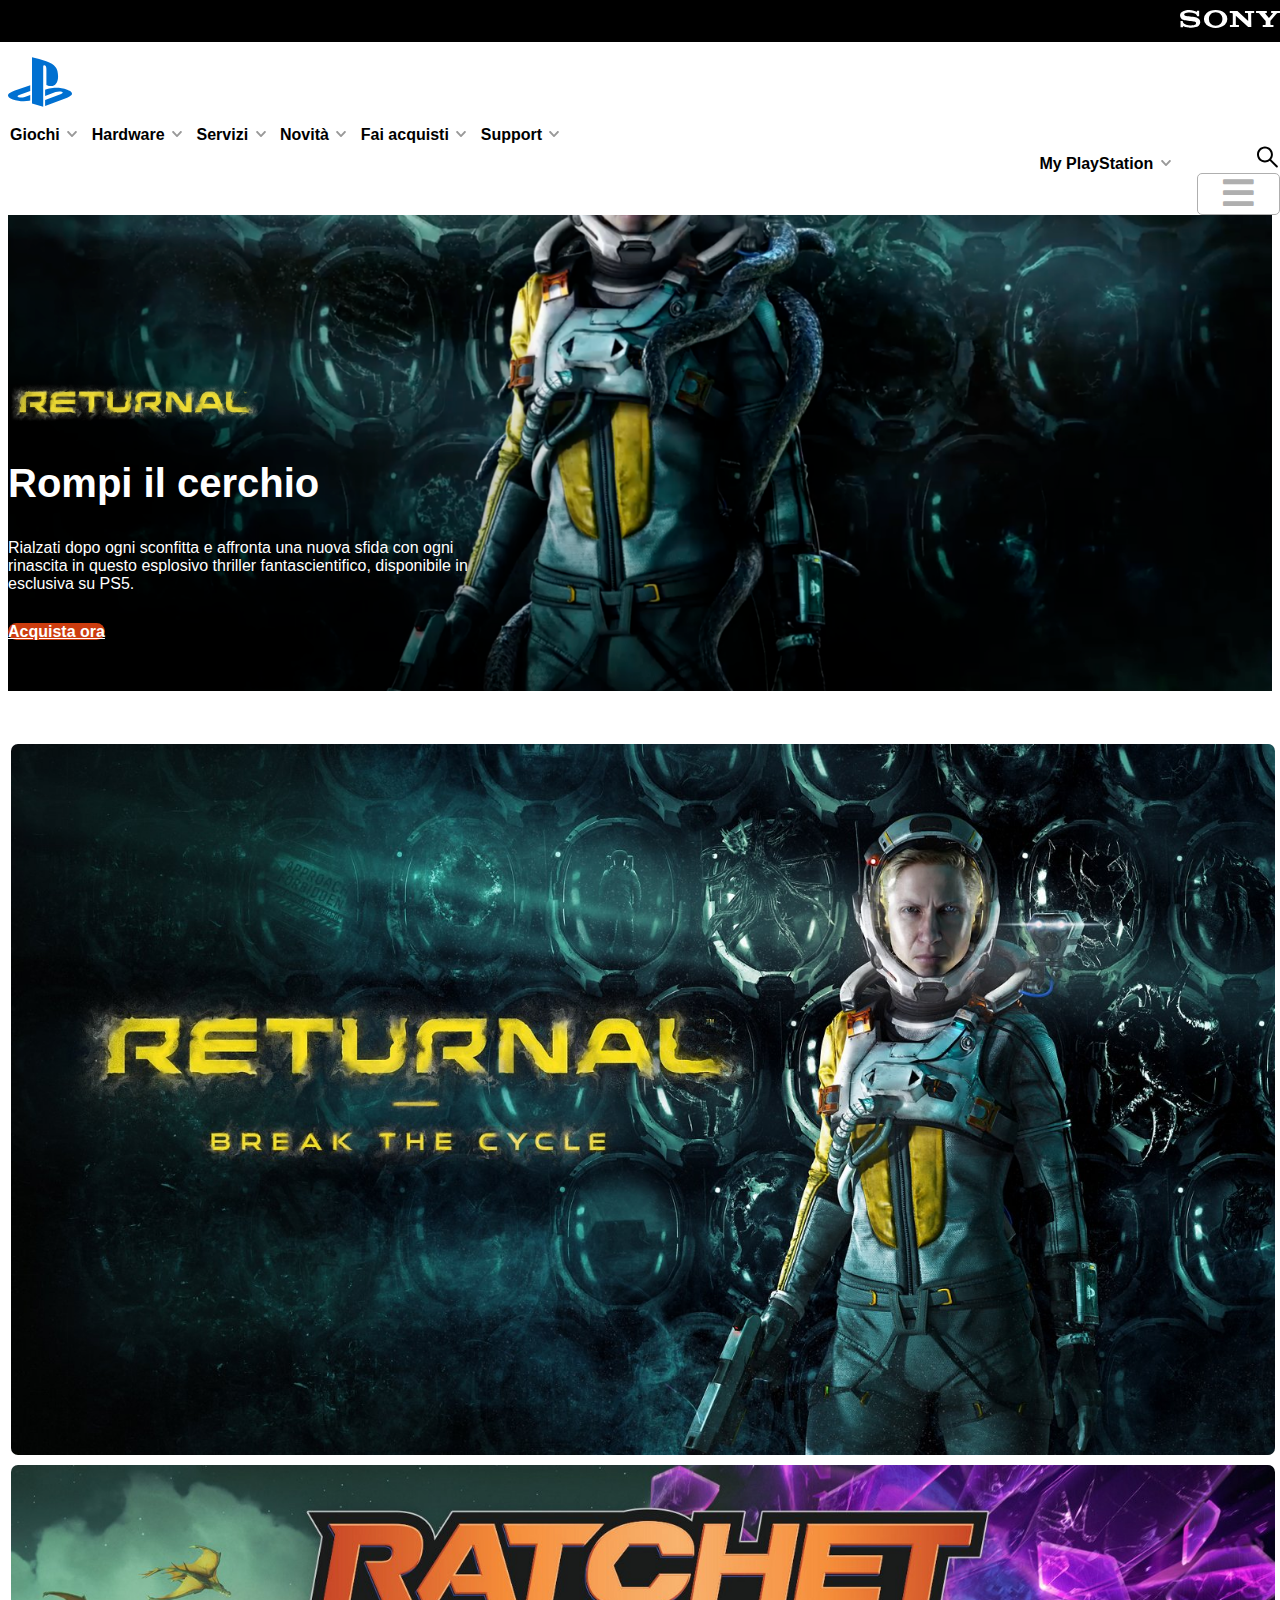
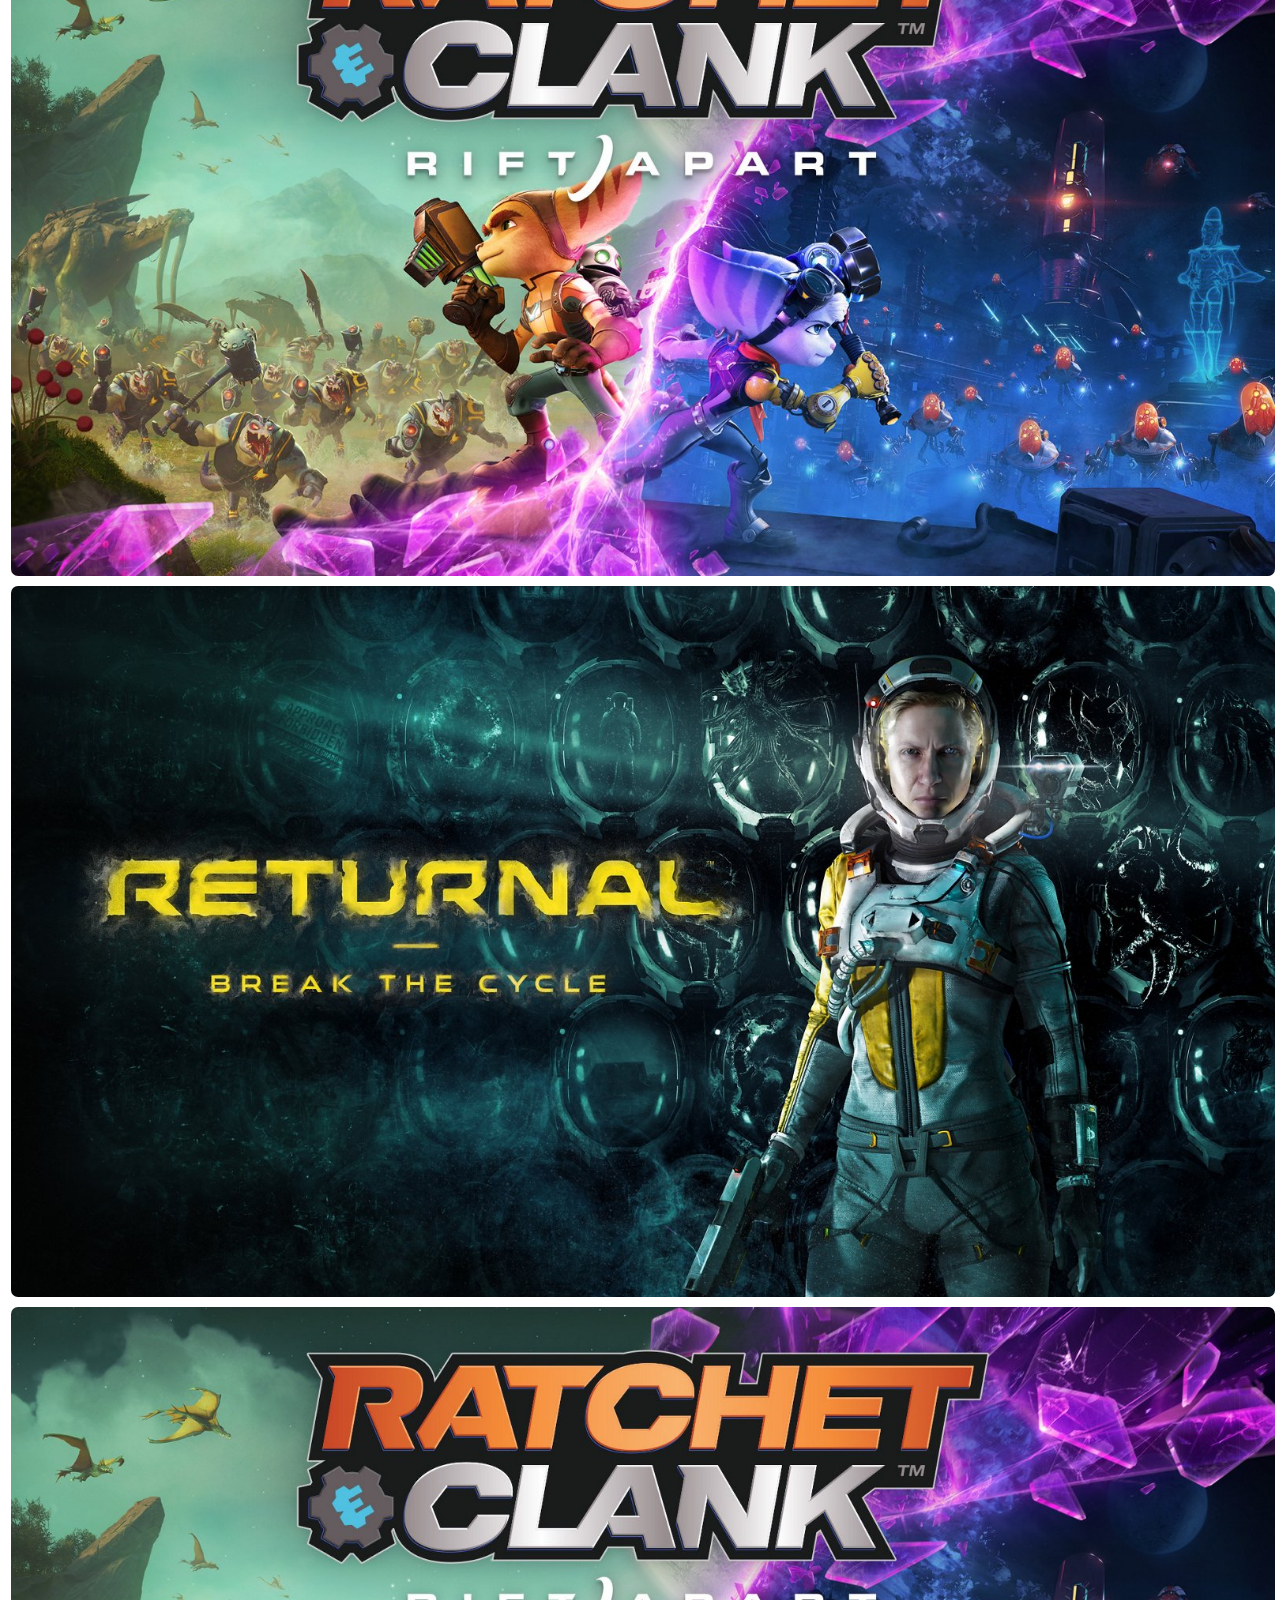
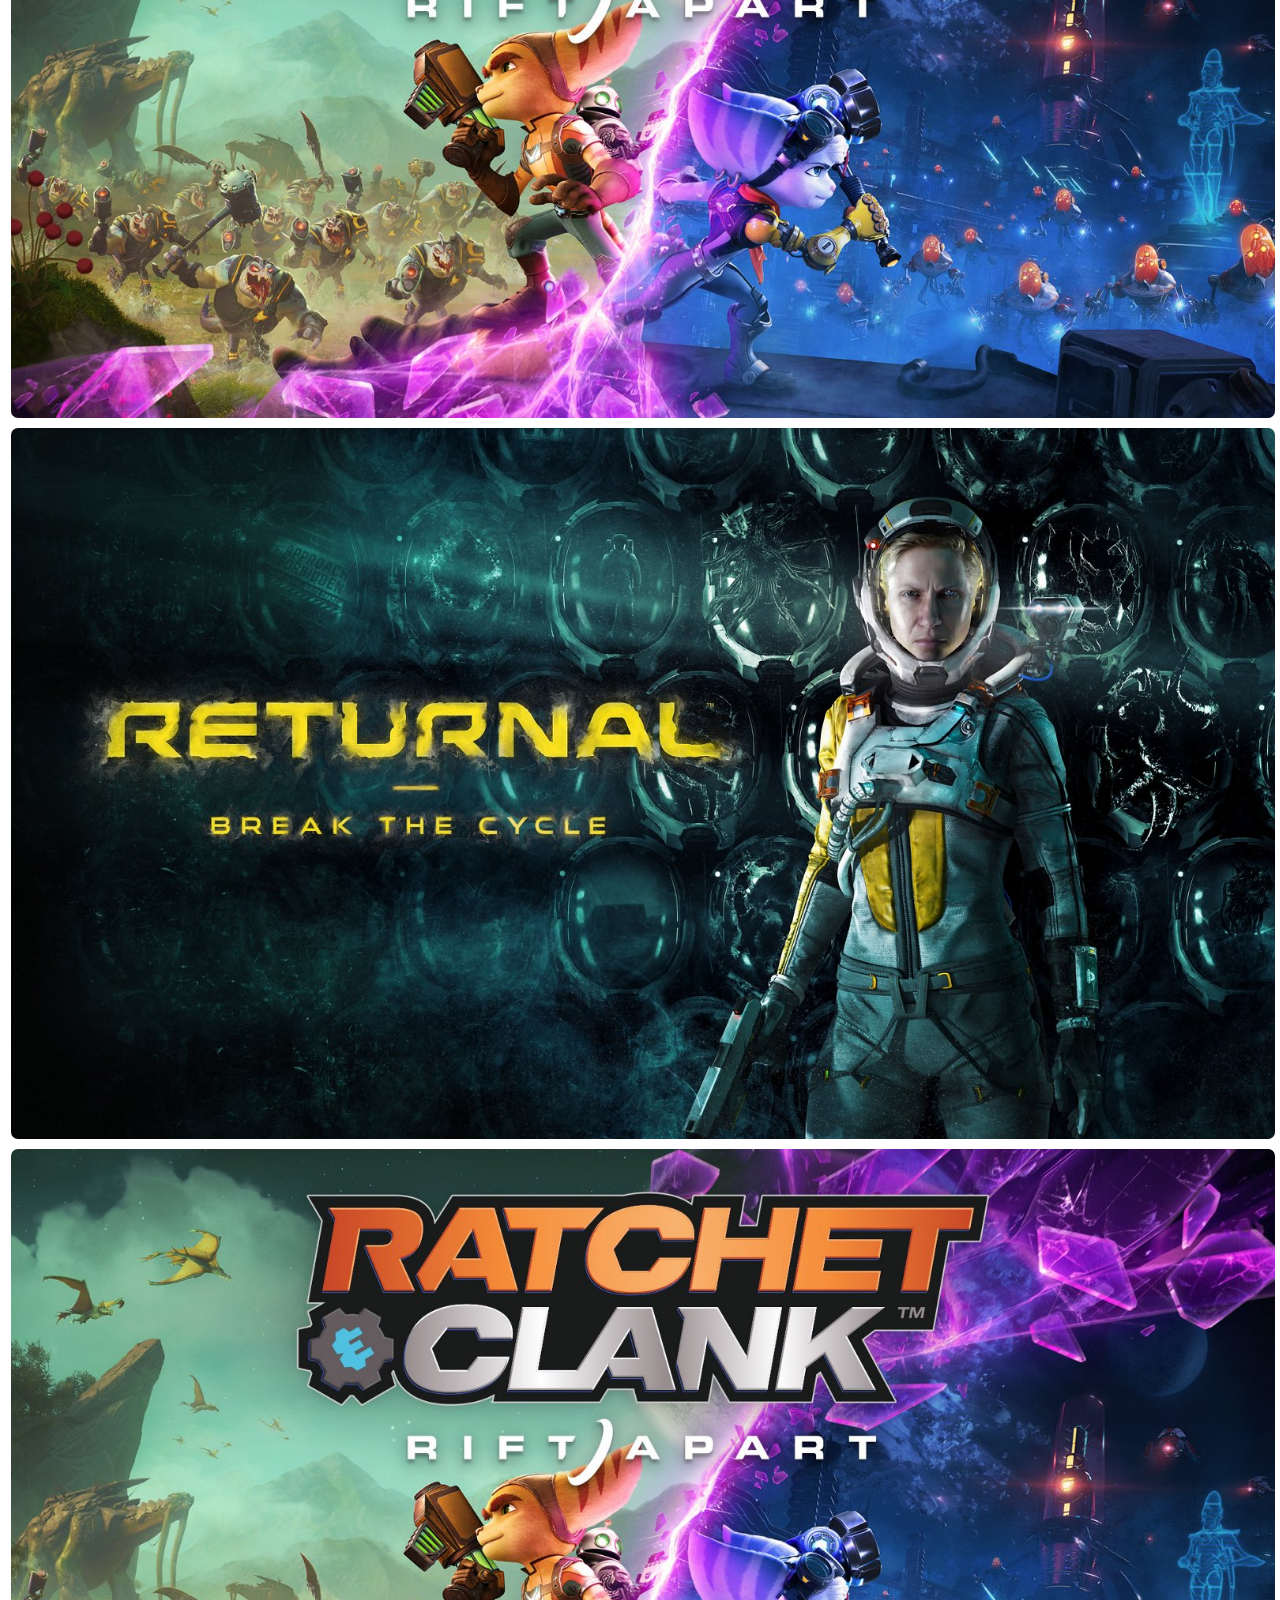
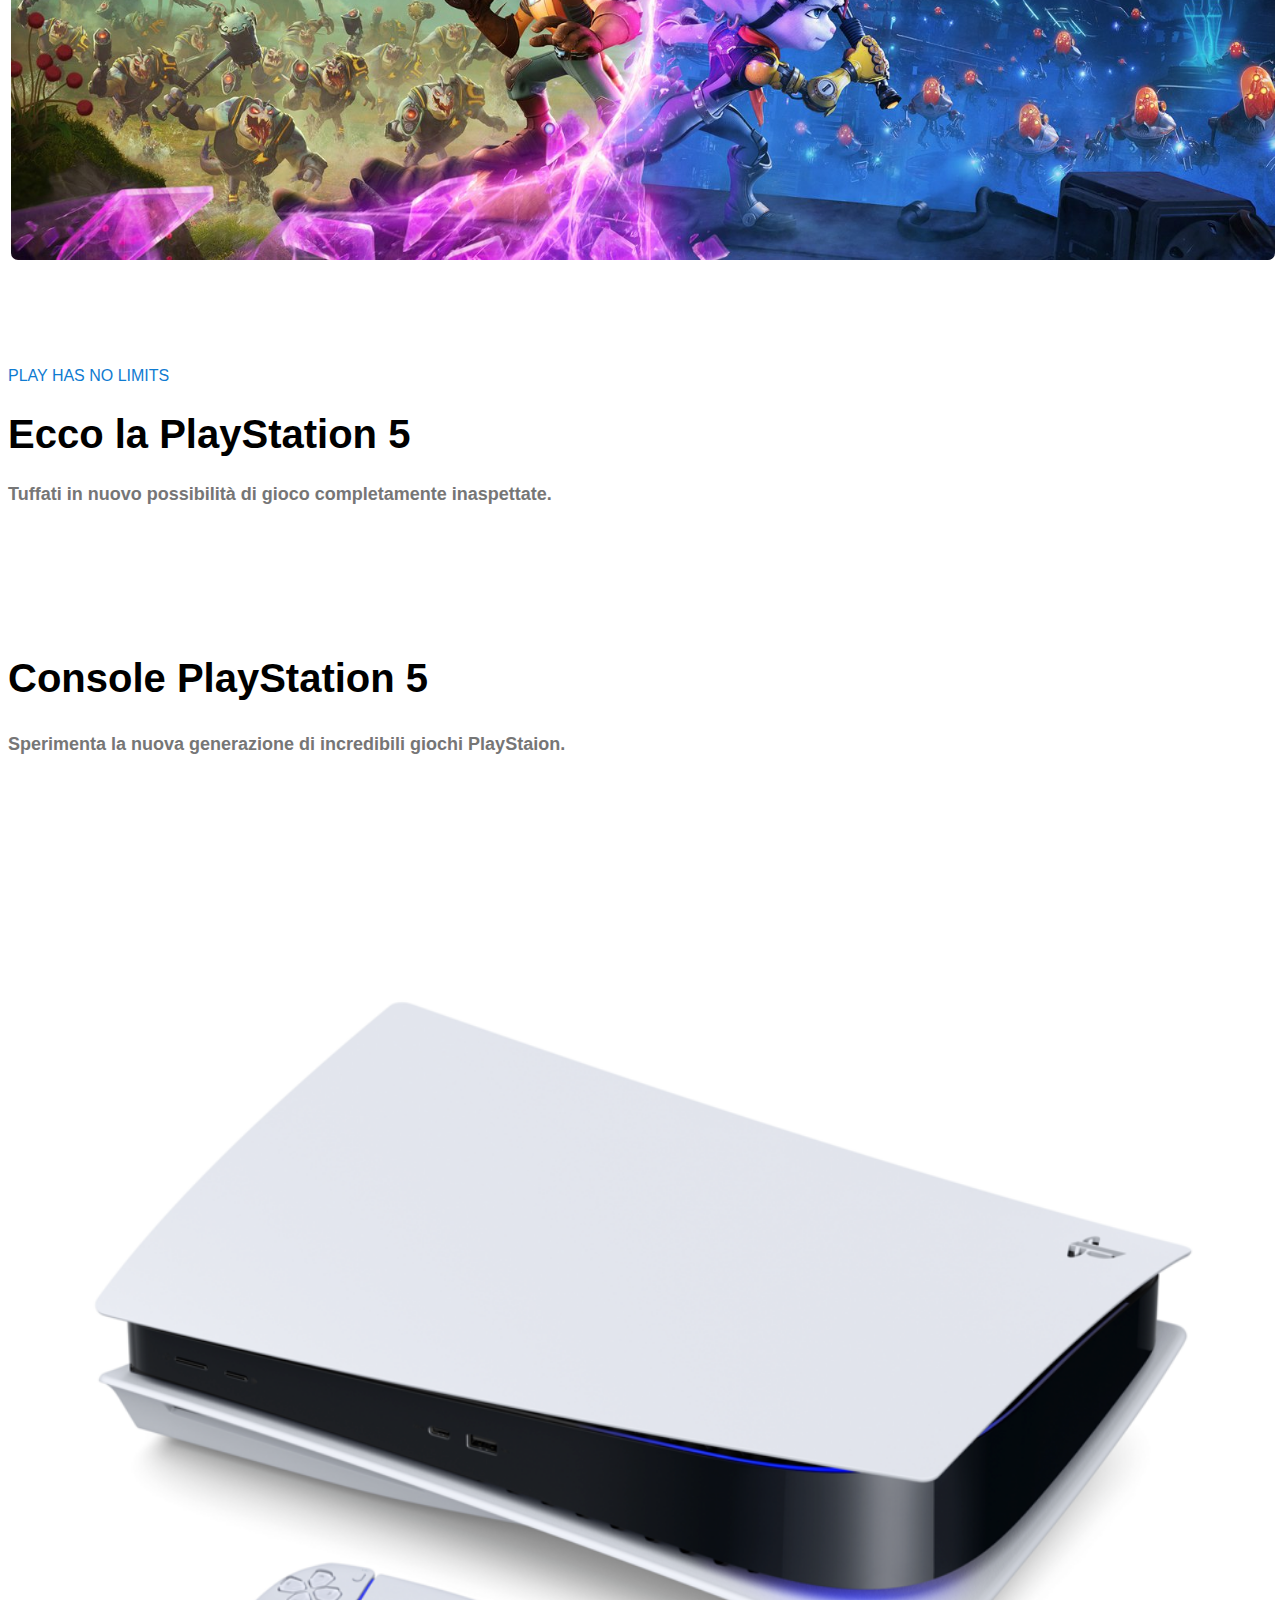
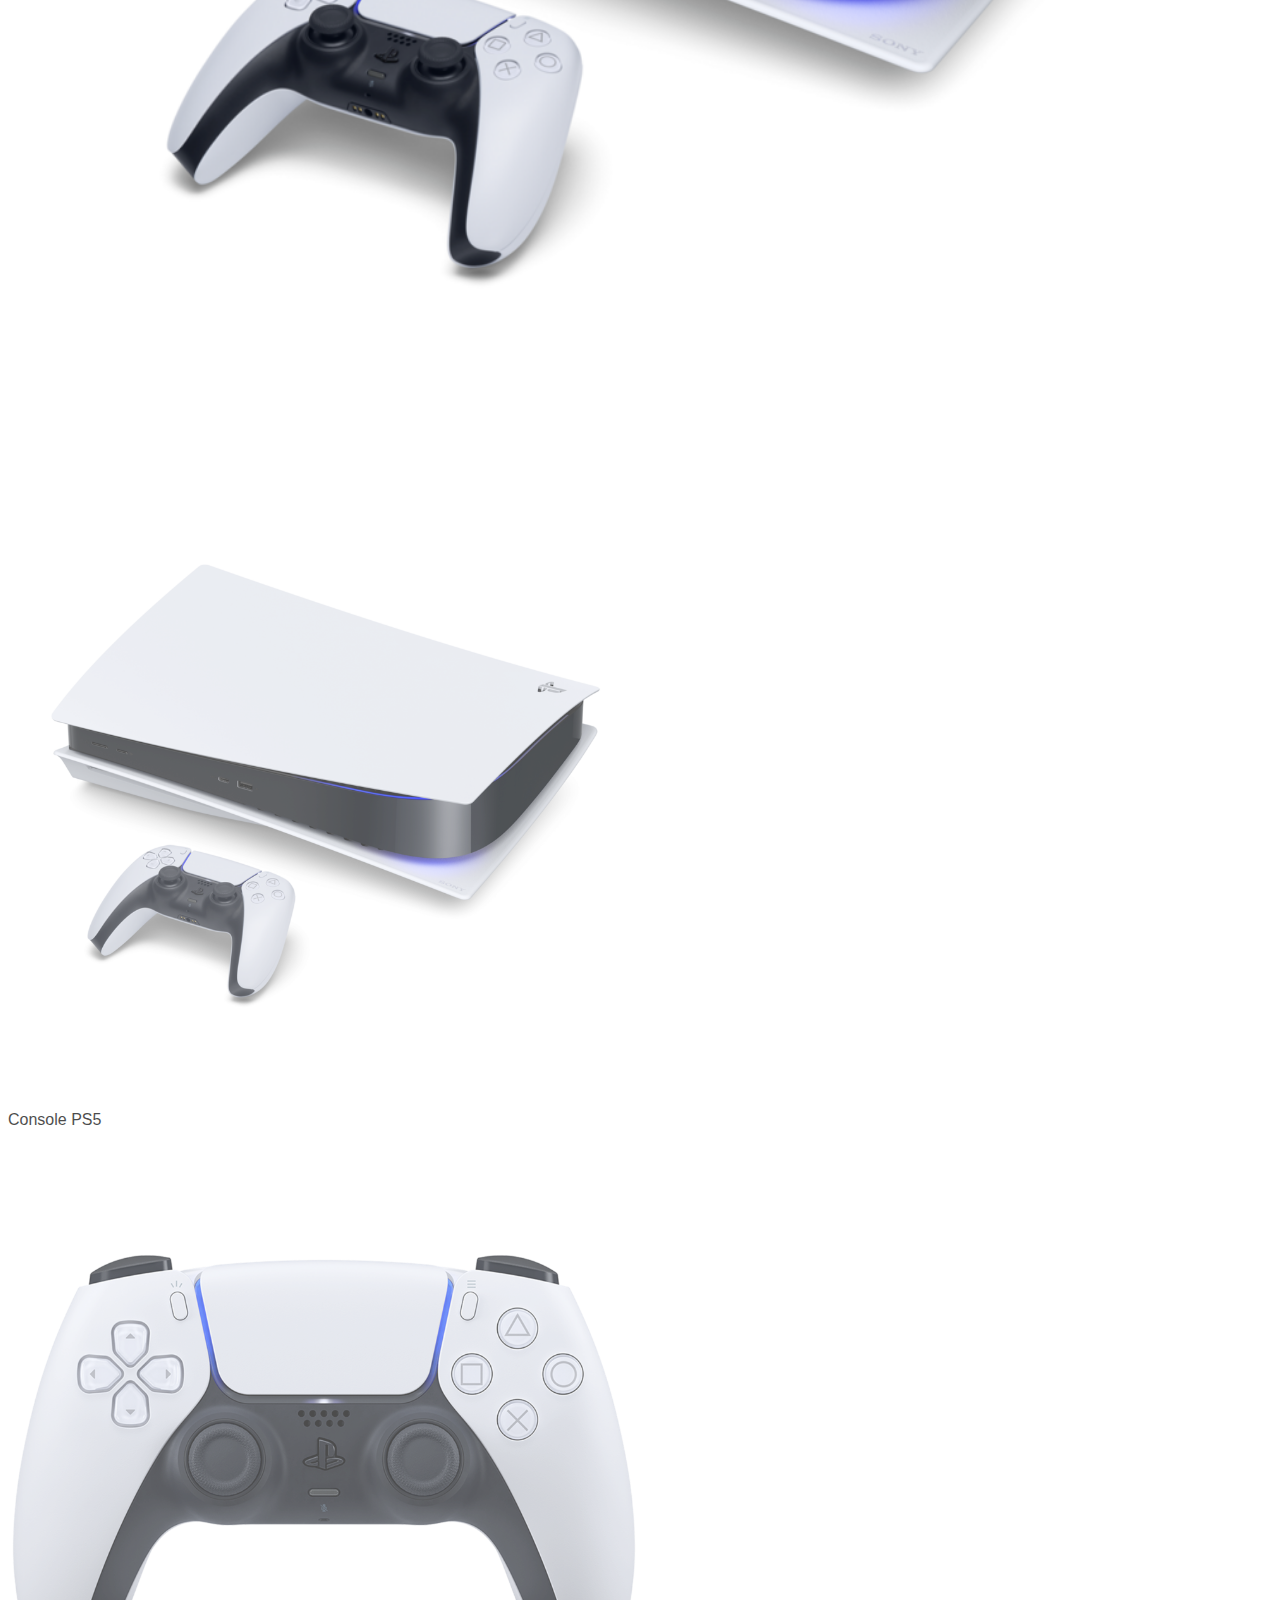
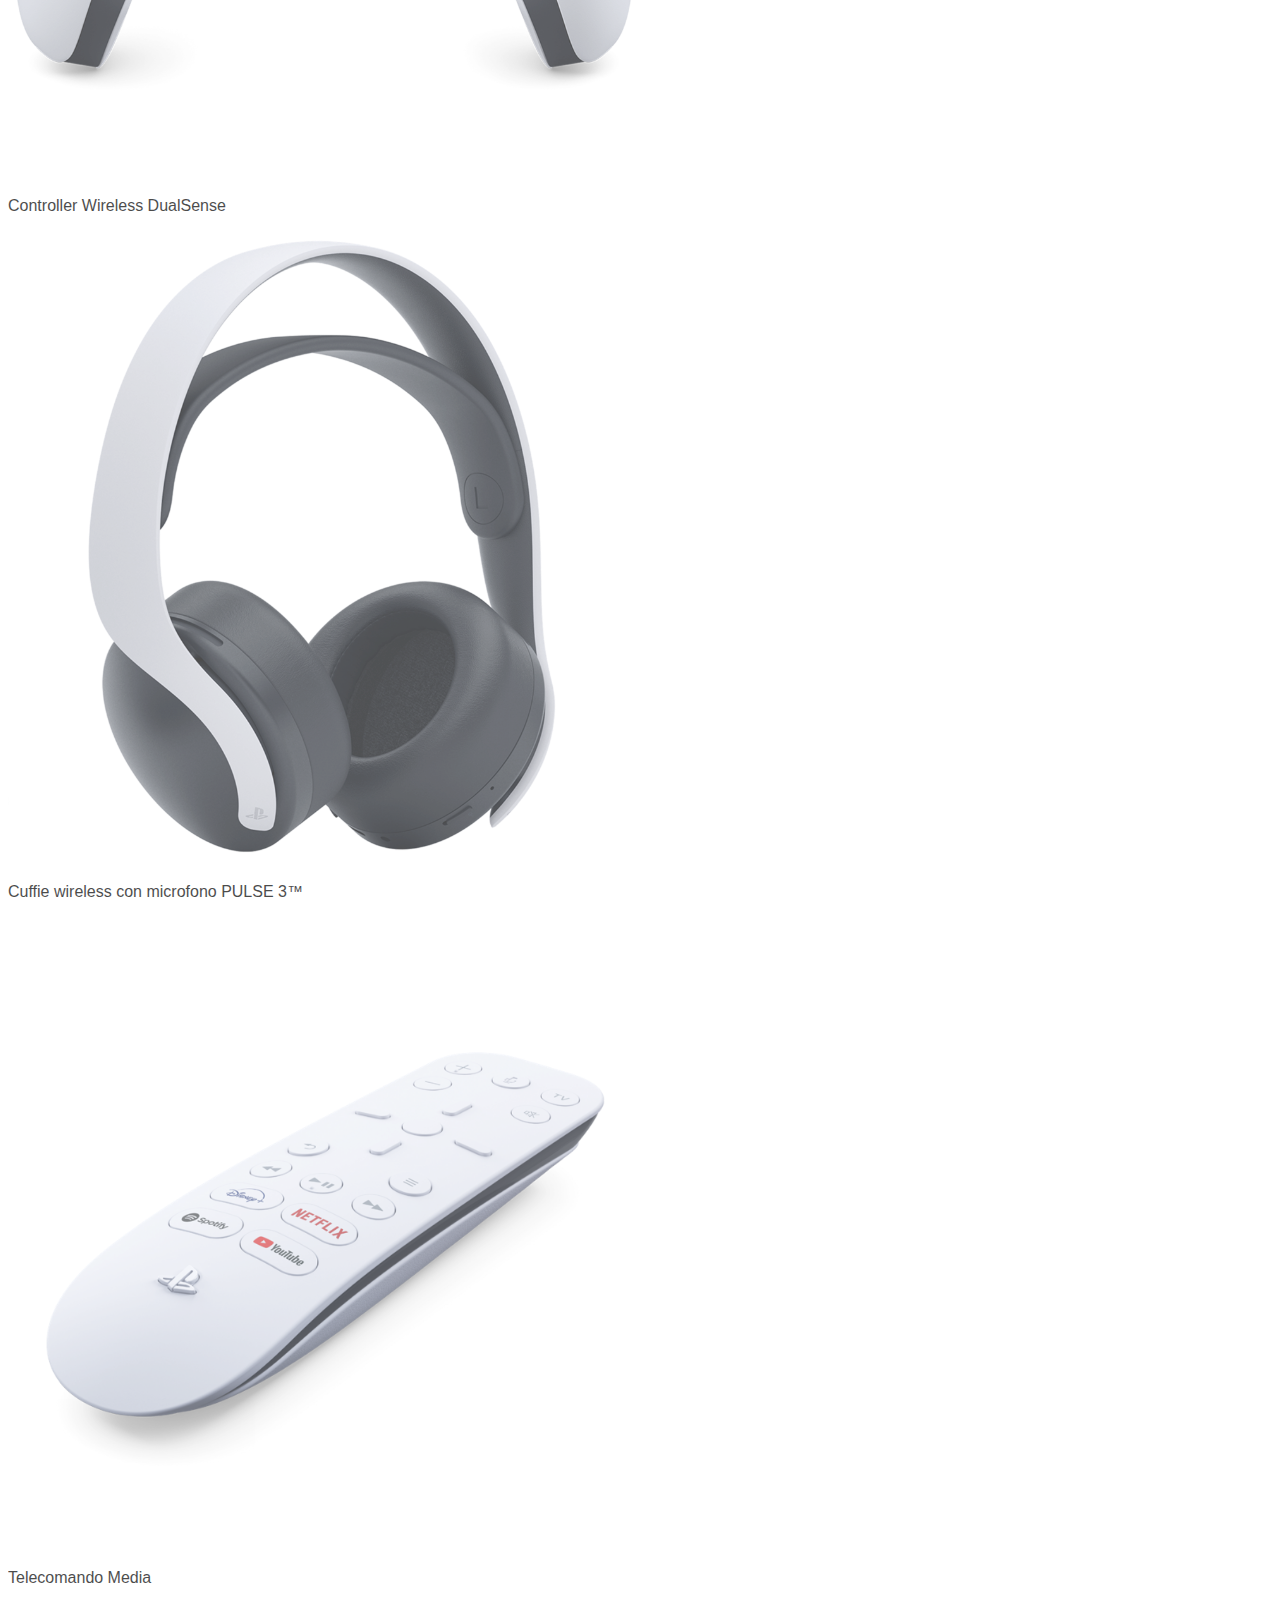
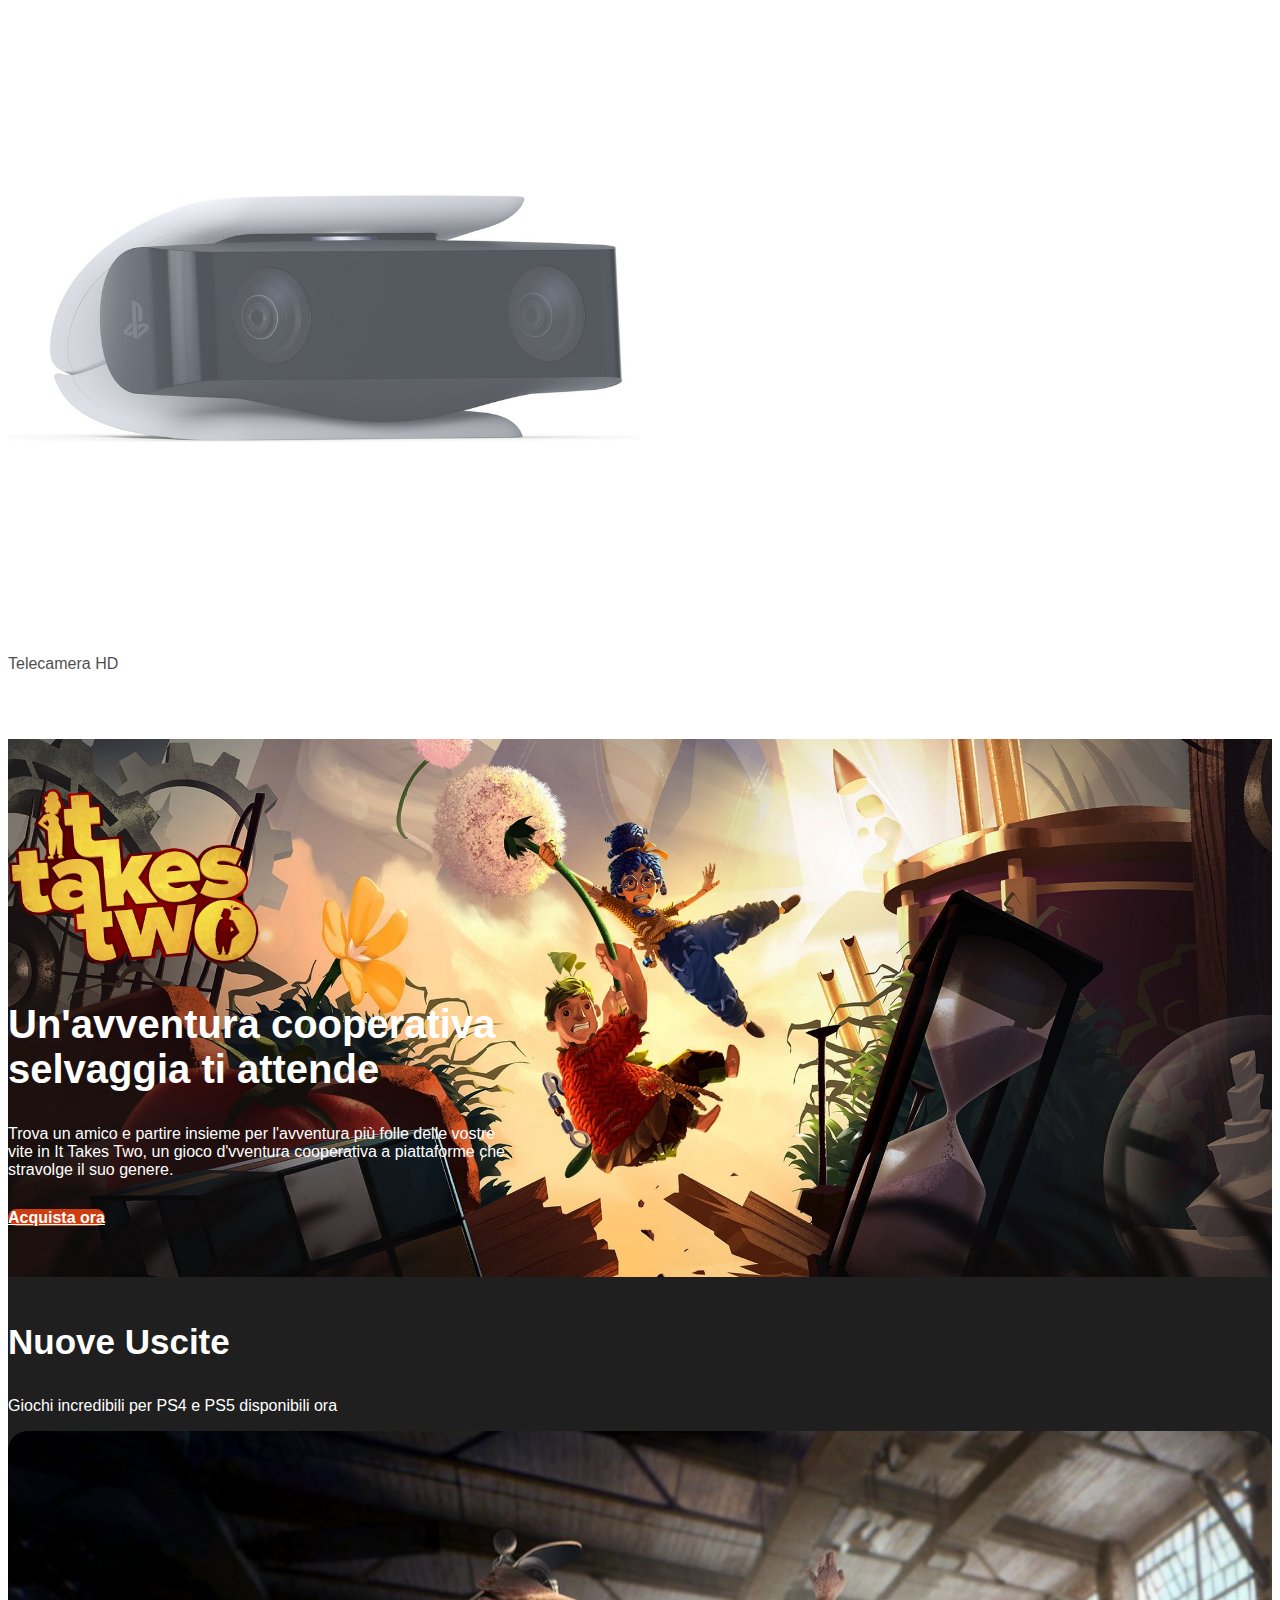
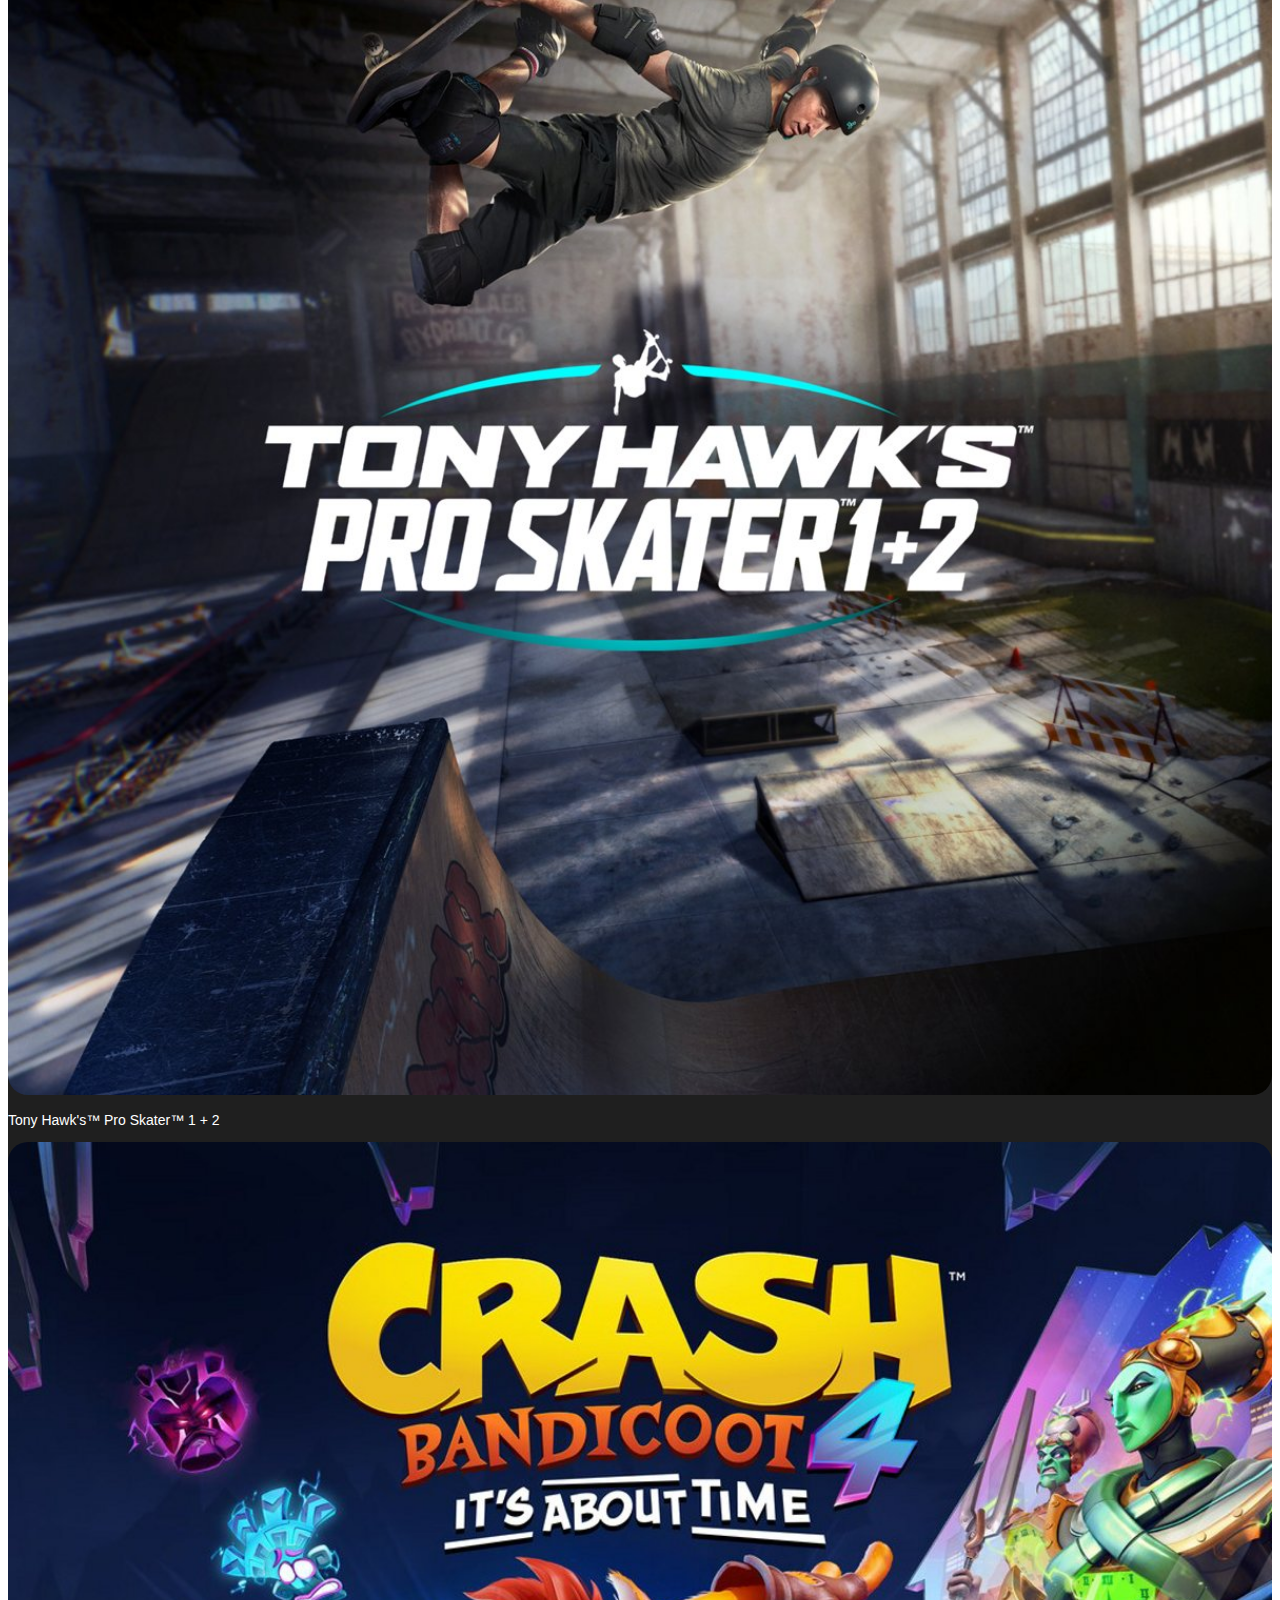
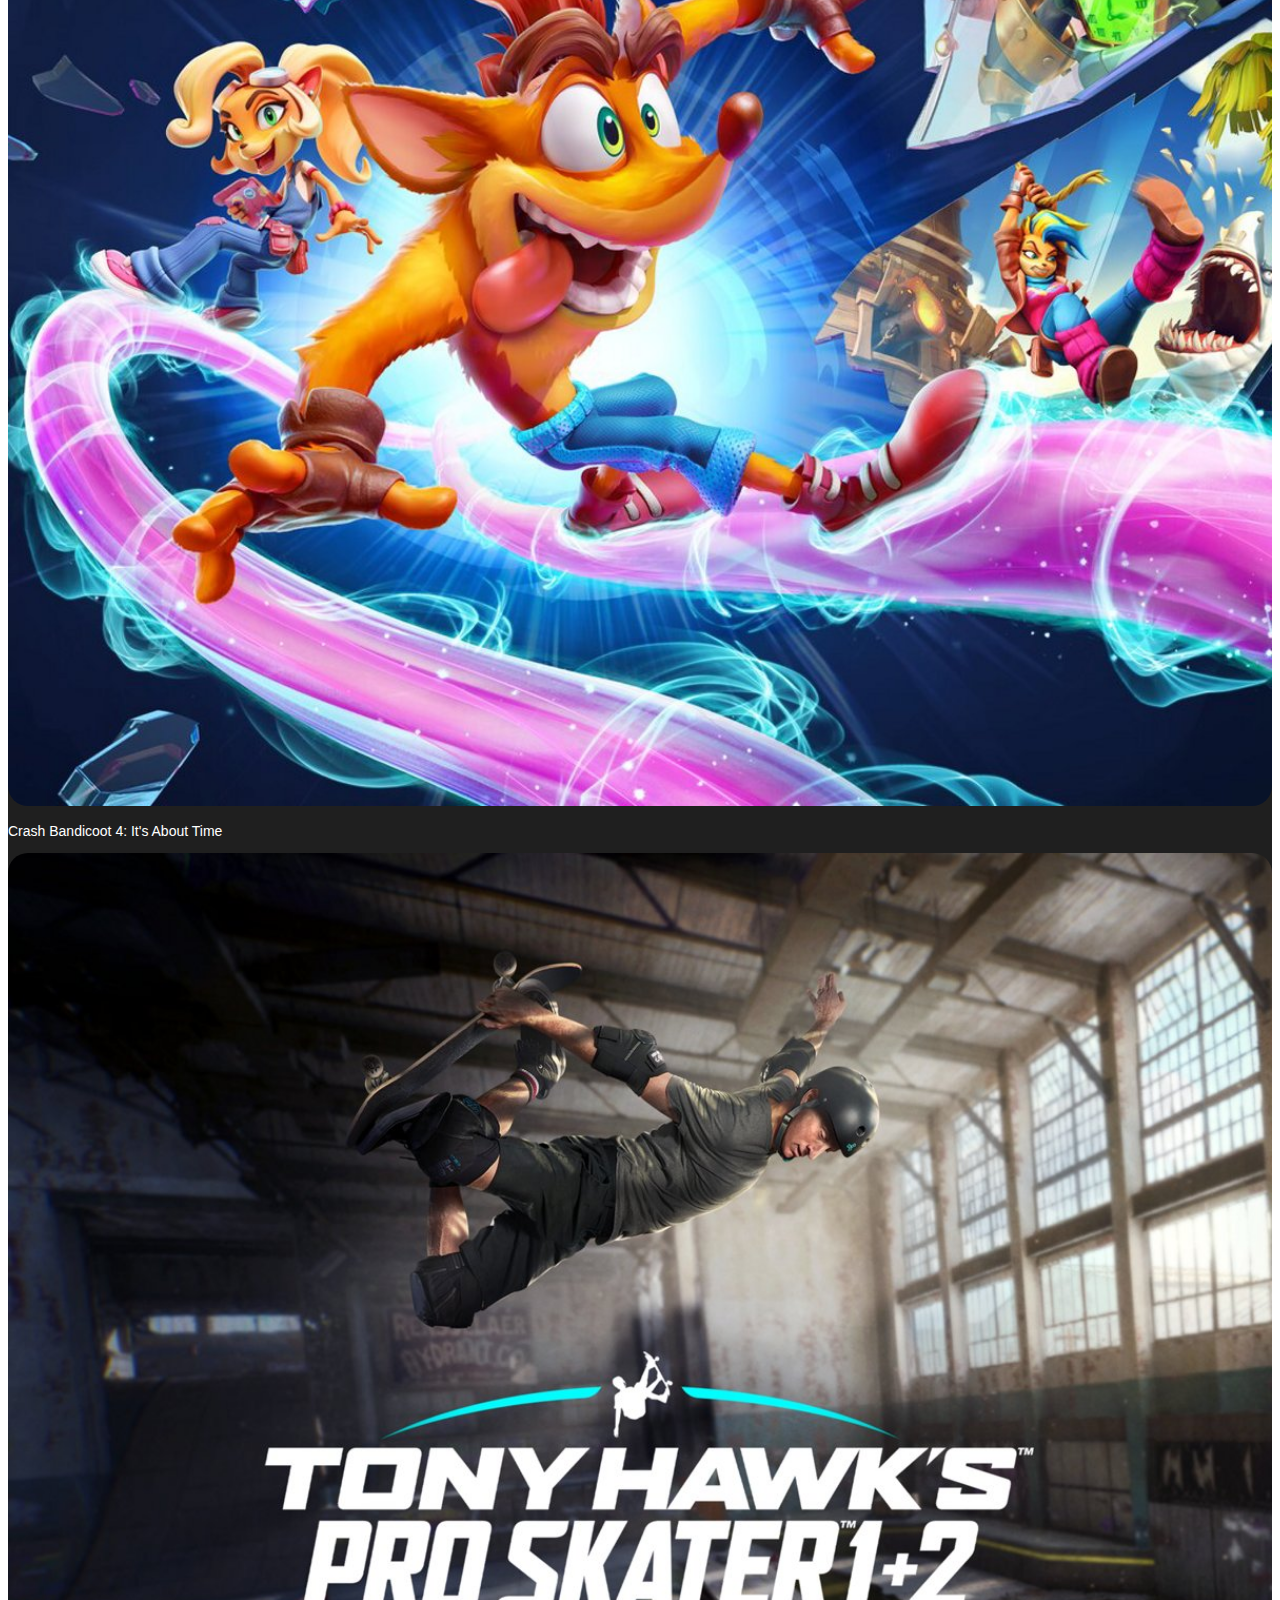
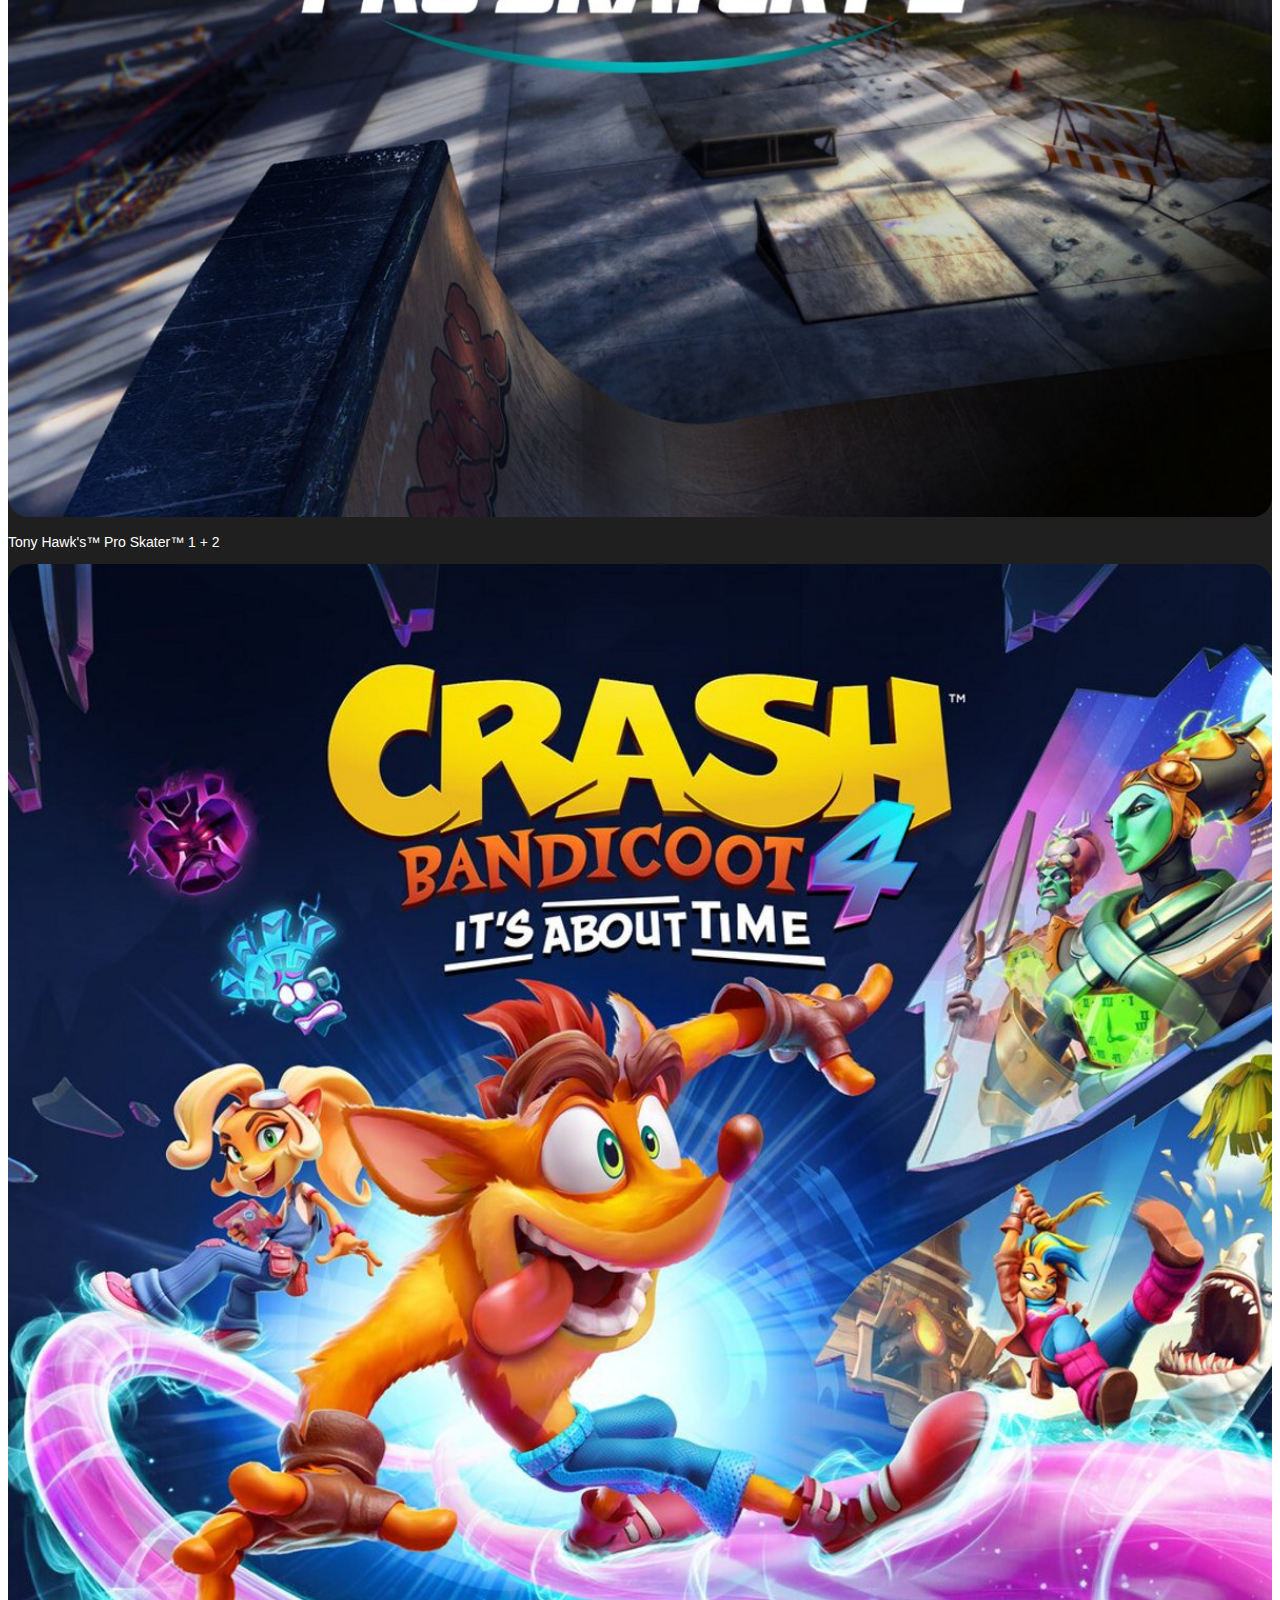
==== index.html @ bf332e0e "social complete" ====
<!DOCTYPE html>
<html lang="en">
<head>
    <meta charset="UTF-8">
    <meta http-equiv="X-UA-Compatible" content="IE=edge">
    <meta name="viewport" content="width=device-width, initial-scale=1.0">

    <link rel="stylesheet" href="https://cdnjs.cloudflare.com/ajax/libs/font-awesome/5.15.4/css/all.min.css" integrity="sha512-1ycn6IcaQQ40/MKBW2W4Rhis/DbILU74C1vSrLJxCq57o941Ym01SwNsOMqvEBFlcgUa6xLiPY/NS5R+E6ztJQ==" crossorigin="anonymous" referrerpolicy="no-referrer" />

    <link href="https://cdn.jsdelivr.net/npm/bootstrap@5.0.2/dist/css/bootstrap.min.css" rel="stylesheet" integrity="sha384-EVSTQN3/azprG1Anm3QDgpJLIm9Nao0Yz1ztcQTwFspd3yD65VohhpuuCOmLASjC" crossorigin="anonymous">

    <link rel="stylesheet" href="css/style.css">

    <title>Playstation</title>
</head>
<body>

    <!-- HEADER -->
    <header>
        <!-- Header top -->
        <div class="header-top">
            <div class="container-fluid">
                <div class="sony-logo">
                    <img src="img/sony_logo.svg" alt="sony logo">
                </div>
            </div>
        </div>

        <!-- Header nav -->
        <nav>
            <div class="container-fluid">
                <div class="row align-items-center">
                    <!-- col nav left -->
                    <div class="col-6 col-lg-1">
                        <div class="nav-logo">
                            <img src="img/play_logo.svg" alt="Playstation logo">
                        </div>
                    </div>

                    <!-- col nav right -->
                    <div class="col-6 col-lg-11">
                        <div class="menu-container d-none d-lg-block">
                            <div class="row align-items-center">
                                <!-- menu left -->
                                <div class="col-8">
                                    <div class="menu-left">
                                        <ul>
                                            <li>
                                                <a href="#">
                                                    Giochi
                                                    <img src="img/chevron-down-solid.svg" alt="Chevron down solid">
                                                </a>
                                            </li>

                                            <li>
                                                <a href="#">
                                                    Hardware
                                                    <img src="img/chevron-down-solid.svg" alt="Chevron down solid">
                                                </a>
                                            </li>

                                            <li>
                                                <a href="#">
                                                    Servizi
                                                    <img src="img/chevron-down-solid.svg" alt="Chevron down solid">
                                                </a>
                                            </li>

                                            <li>
                                                <a href="#">
                                                    Novità
                                                    <img src="img/chevron-down-solid.svg" alt="Chevron down solid">
                                                </a>
                                            </li>

                                            <li>
                                                <a href="#">
                                                    Fai acquisti
                                                    <img src="img/chevron-down-solid.svg" alt="Chevron down solid">
                                                </a>
                                            </li>

                                            <li>
                                                <a href="#">
                                                    Support
                                                    <img src="img/chevron-down-solid.svg" alt="Chevron down solid">
                                                </a>
                                            </li>
                                        </ul>
                                    </div>
                                </div>

                                <!-- menu right -->
                                <div class="col-4">
                                    <div class="menu-right">
                                        <ul>
                                            <li>
                                                <a href="#">
                                                    My PlayStation
                                                    <img src="img/chevron-down-solid.svg" alt="Chevron down solid">
                                                </a>
                                            </li>

                                            <li>
                                                <a href="#" class="btn ms_btn btn-dark" id="white">
                                                    Accedi
                                                </a>
                                            </li>

                                            <li>
                                                <a href="#">
                                                    <img class="lens" src="img/lens.svg" alt="lens">
                                                </a>
                                            </li>
                                        </ul>
                                    </div>
                                </div>
                            </div>
                        </div>

                        <!-- Burger -->
                        <div class="burger d-lg-none">
                            <a href="#">
                                <i class="fas fa-bars"></i>
                            </a>
                        </div>
                    </div>
                </div>
            </div>
        </nav>
    </header>
    <!-- END HEADER -->

    <!-- MAIN -->
    <main>
        <!-- Jumbotron returnal section -->
        <section class="jumbotron bg-returnal">
            <div class="container">
                <div class="jumbotron-content returnal">
                    <div class="card bg-transparent">
                        <img src="img/returnal-hero-banner-logo.png" class="card-img-top" alt="Returnal">
                        <div class="card-body">
                          <h2 class="card-title">Rompi il cerchio</h2>
                          <p class="card-text">Rialzati dopo ogni sconfitta e affronta una nuova sfida con ogni rinascita in questo esplosivo thriller fantascientifico, disponibile in esclusiva su PS5.</p>
                          <a href="#" class="btn ms_btn ms_red_btn">Acquista ora</a>
                        </div>
                    </div>
                </div>
            </div>
        </section>

        <!-- PS5 section -->
        <section>
            <div class="container">
                <div class="ps5">
                    <!-- PS5 elements -->
                    <div class="ps5-elements">
                        <div class="row row-cols-2 row-cols-sm-3 row-cols-lg-6 g-4">
                            <!-- single PS5 element -->
                            <div class="col">
                                <div class="single-ps5-element">
                                    <img src="img/returnal-listing-thumb-01-ps5.jpg" alt="returnal-listing-thumb">
                                </div>
                            </div>
        
                             <!-- single PS5 element -->
                             <div class="col">
                                <div class="single-ps5-element">
                                    <img src="img/ratchet-and-clank-rift-apart-keyart.jpg" alt="ratchet-and-clank">
                                </div>
                            </div>
        
                            <!-- single PS5 element -->
                            <div class="col">
                                <div class="single-ps5-element">
                                    <img src="img/returnal-listing-thumb-01-ps5.jpg" alt="returnal-listing-thumb">
                                </div>
                            </div>
        
                             <!-- single PS5 element -->
                             <div class="col">
                                <div class="single-ps5-element">
                                    <img src="img/ratchet-and-clank-rift-apart-keyart.jpg" alt="ratchet-and-clank">
                                </div>
                            </div>
                            
                            <!-- single PS5 element -->
                            <div class="col">
                                <div class="single-ps5-element">
                                    <img src="img/returnal-listing-thumb-01-ps5.jpg" alt="returnal-listing-thumb">
                                </div>
                            </div>
        
                             <!-- single PS5 element -->
                             <div class="col">
                                <div class="single-ps5-element">
                                    <img src="img/ratchet-and-clank-rift-apart-keyart.jpg" alt="ratchet-and-clank">
                                </div>
                            </div>
                        </div>
                    </div>
                    

                    <!-- PS5 textarea -->
                    <div class="textarea">
                        <div class="card text-center">
                            <div class="card-body">
                              <span class="slogan">Play has no limits</span>  
                              <h1 class="card-title">Ecco la PlayStation 5</h1>
                              <p class="card-text ms_gray">Tuffati in nuovo possibilità di gioco completamente inaspettate.</p>
                            </div>
                        </div>
                    </div>

                </div>
            </div>
        </section>

        <!-- Console Section -->
        <section>
            <div class="container">
                <!-- Cosole top -->
                <div class="console-top">
                    <div class="row row-cols-1 row-cols-md-2 align-items-center">
                        <!-- Console top teaxtarea -->
                        <div class="col">
                            <div class="textarea">
                                <div class="card">
                                    <div class="card-body">
                                      <h2 class="card-title">Console PlayStation 5</h2>
                                      <p class="card-text ms_gray">Sperimenta la nuova generazione di incredibili giochi PlayStaion.</p>
                                      <a href="#" class="btn btn-primary ms_btn">Acquista ora</a>
                                    </div>
                                </div>
                            </div>
                        </div>
                        <!-- Console top image -->
                        <div class="col">
                            <div class="console-top-img">
                                <img src="img/playstation-5-thumb.png" alt="Playstation-5-thumb">
                            </div>
                        </div>
                    </div>
                </div>
                <!-- Console Bottom -->
                <div class="console-bottom">
                    <div class="row row-cols-3 row-cols-md-5">
                        <!-- console bottom single element -->
                        <div class="col">
                            <div class="console-bottom-element">
                                <div class="card text-center">
                                    <img src="img/playstation-5-thumb.png" class="card-img-top" alt="playstation-5-thumb">
                                    <div class="card-body">
                                      <p class="card-text">Console PS5</p>
                                    </div>
                                </div>
                            </div>
                        </div>
                        <!-- console bottom single element -->
                        <div class="col">
                            <div class="console-bottom-element">
                                <div class="card text-center">
                                    <img src="img/joypad-thumb.png" class="card-img-top" alt="joypad-thumb">
                                    <div class="card-body">
                                      <p class="card-text">Controller Wireless DualSense</p>
                                    </div>
                                </div>
                            </div>
                        </div>
                        <!-- console bottom single element -->
                        <div class="col">
                            <div class="console-bottom-element">
                                <div class="card text-center">
                                    <img src="img/headset-thumb.png" class="card-img-top" alt="headset-thumb">
                                    <div class="card-body">
                                      <p class="card-text">Cuffie wireless con microfono PULSE 3&trade;</p>
                                    </div>
                                </div>
                            </div>
                        </div>
                        <!-- console bottom single element -->
                        <div class="col">
                            <div class="console-bottom-element">
                                <div class="card text-center">
                                    <img src="img/remote-thumb.png" class="card-img-top" alt="remote-thumb">
                                    <div class="card-body">
                                      <p class="card-text">Telecomando Media</p>
                                    </div>
                                </div>
                            </div>
                        </div>
                        <!-- console bottom single element -->
                        <div class="col">
                            <div class="console-bottom-element">
                                <div class="card text-center">
                                    <img src="img/camera-thumb.jpg" class="card-img-top" alt="camera-thumb">
                                    <div class="card-body">
                                      <p class="card-text">Telecamera HD</p>
                                    </div>
                                </div>
                            </div> 
                        </div>  
                    </div>
                </div>
            </div>
        </section>

        <!-- Jumbotron Takes-two Section-->
        <section class="jumbotron bg-takes-two">
            <div class="container">
                <div class="jumbotron-content">
                    <div class="card bg-transparent">
                        <img src="img/it-takes-two-logo.png" class="card-img-top" alt="Takes-two-logo">
                        <div class="card-body">
                          <h2 class="card-title">Un'avventura cooperativa selvaggia ti attende</h2>
                          <p class="card-text">Trova un amico e partire insieme per l'avventura più folle delle vostre vite in It Takes Two, un gioco d'vventura cooperativa a piattaforme che stravolge il suo genere.</p>
                          <a href="#" class="btn ms_btn ms_red_btn">Acquista ora</a>
                        </div>
                      </div>
                </div>
            </div>
        </section>

        <!-- New games Section -->
        <section class="new-games">
            <div class="container">
                <div class="card bg-transparent">
                    <div class="card-body">
                    <h3 class="card-title">Nuove Uscite</h3>
                    <p class="card-text">Giochi incredibili per PS4 e PS5 disponibili ora</p>
                    </div>
                </div>

                <div class="new-games-elements">
                    <div class="row row-cols-2 row-cols-sm-3 row-cols-lg-6">
                        <!-- Single new game -->
                        <div class="col">
                            <div class="single-new-game">
                                <div class="card bg-transparent">
                                    <img src="img/tony-hawks-pro-skater-1-2-store-art.jpg" class="card-img-top" alt="tony-hawks-pro-skater-1-2-store-art">
                                    <div class="card-body">
                                      <p class="card-text">Tony Hawk's&trade; Pro Skater&trade; 1 + 2</p>
                                    </div>
                                </div>
                            </div>
                        </div>

                        <!-- Single new game -->
                        <div class="col">
                            <div class="single-new-game">
                                <div class="card bg-transparent">
                                    <img src="img/crash-bandicoot-4-its-about-time-store-art.jpg" class="card-img-top" alt="crash-bandicoot-4-its-about-time-store-art">
                                    <div class="card-body">
                                      <p class="card-text">Crash Bandicoot 4: It's About Time</p>
                                    </div>
                                </div>
                            </div>
                        </div>

                        <!-- Single new game -->
                        <div class="col">
                            <div class="single-new-game">
                                <div class="card bg-transparent">
                                    <img src="img/tony-hawks-pro-skater-1-2-store-art.jpg" class="card-img-top" alt="tony-hawks-pro-skater-1-2-store-art">
                                    <div class="card-body">
                                      <p class="card-text">Tony Hawk's&trade; Pro Skater&trade; 1 + 2</p>
                                    </div>
                                </div>
                            </div>
                        </div>

                        <!-- Single new game -->
                        <div class="col">
                            <div class="single-new-game">
                                <div class="card bg-transparent">
                                    <img src="img/crash-bandicoot-4-its-about-time-store-art.jpg" class="card-img-top" alt="crash-bandicoot-4-its-about-time-store-art">
                                    <div class="card-body">
                                      <p class="card-text">Crash Bandicoot 4: It's About Time</p>
                                    </div>
                                </div>
                            </div>
                        </div>

                        <!-- Single new game -->
                        <div class="col">
                            <div class="single-new-game">
                                <div class="card bg-transparent">
                                    <img src="img/tony-hawks-pro-skater-1-2-store-art.jpg" class="card-img-top" alt="tony-hawks-pro-skater-1-2-store-art">
                                    <div class="card-body">
                                      <p class="card-text">Tony Hawk's&trade; Pro Skater&trade; 1 + 2</p>
                                    </div>
                                </div>
                            </div>
                        </div>

                        <!-- Single new game -->
                        <div class="col">
                            <div class="single-new-game">
                                <div class="card bg-transparent">
                                    <img src="img/crash-bandicoot-4-its-about-time-store-art.jpg" class="card-img-top" alt="crash-bandicoot-4-its-about-time-store-art">
                                    <div class="card-body">
                                      <p class="card-text">Crash Bandicoot 4: It's About Time</p>
                                    </div>
                                </div>
                            </div>
                        </div>

                        <!-- Single new game -->
                        <div class="col">
                            <div class="single-new-game">
                                <div class="card bg-transparent">
                                    <img src="img/tony-hawks-pro-skater-1-2-store-art.jpg" class="card-img-top" alt="tony-hawks-pro-skater-1-2-store-art">
                                    <div class="card-body">
                                      <p class="card-text">Tony Hawk's&trade; Pro Skater&trade; 1 + 2</p>
                                    </div>
                                </div>
                            </div>
                        </div>

                        <!-- Single new game -->
                        <div class="col">
                            <div class="single-new-game">
                                <div class="card bg-transparent">
                                    <img src="img/crash-bandicoot-4-its-about-time-store-art.jpg" class="card-img-top" alt="crash-bandicoot-4-its-about-time-store-art">
                                    <div class="card-body">
                                      <p class="card-text">Crash Bandicoot 4: It's About Time</p>
                                    </div>
                                </div>
                            </div>
                        </div>

                        <!-- Single new game -->
                        <div class="col">
                            <div class="single-new-game">
                                <div class="card bg-transparent">
                                    <img src="img/tony-hawks-pro-skater-1-2-store-art.jpg" class="card-img-top" alt="tony-hawks-pro-skater-1-2-store-art">
                                    <div class="card-body">
                                      <p class="card-text">Tony Hawk's&trade; Pro Skater&trade; 1 + 2</p>
                                    </div>
                                </div>
                            </div>
                        </div>

                        <!-- Single new game -->
                        <div class="col">
                            <div class="single-new-game">
                                <div class="card bg-transparent">
                                    <img src="img/crash-bandicoot-4-its-about-time-store-art.jpg" class="card-img-top" alt="crash-bandicoot-4-its-about-time-store-art">
                                    <div class="card-body">
                                      <p class="card-text">Crash Bandicoot 4: It's About Time</p>
                                    </div>
                                </div>
                            </div>
                        </div>

                        <!-- Single new game -->
                        <div class="col">
                            <div class="single-new-game">
                                <div class="card bg-transparent">
                                    <img src="img/tony-hawks-pro-skater-1-2-store-art.jpg" class="card-img-top" alt="tony-hawks-pro-skater-1-2-store-art">
                                    <div class="card-body">
                                      <p class="card-text">Tony Hawk's&trade; Pro Skater&trade; 1 + 2</p>
                                    </div>
                                </div>
                            </div>
                        </div>

                        <!-- Single new game -->
                        <div class="col">
                            <div class="single-new-game">
                                <div class="card bg-transparent">
                                    <img src="img/crash-bandicoot-4-its-about-time-store-art.jpg" class="card-img-top" alt="crash-bandicoot-4-its-about-time-store-art">
                                    <div class="card-body">
                                      <p class="card-text">Crash Bandicoot 4: It's About Time</p>
                                    </div>
                                </div>
                            </div>
                        </div>

                    </div>
                </div>
            </div>
        </section>

        <!-- PS4 Section -->
        <section>
            <div class="container">
                <div class="ps4">
                    <!-- PS4 textarea -->
                    <div class="textarea">
                        <div class="card text-center">
                            <div class="card-body">
                              <h2 class="card-title">Esplora PlaySation<span class="trademark">&reg;</span> 4</h2>
                              <p class="card-text ms_gray">Giochi icredibili e intrattenimento senza fine.<br> Non c'è mai stato un momento migliore per giocare sulla tua PS4.</p>
                            </div>
                        </div>
                    </div>

                    <!-- PS4 elements -->
                    <div class="elements">
                        <div class="row row-cols-1 row-cols-md-3 g-4">
                            <!-- Single ps4 element -->
                            <div class="col">
                                <div class="single-ps4-element">
                                    <div class="card h-100">
                                        <img src="img/ps4-slim-homepage-image-block.jpg" class="card-img-top" alt="ps4-slim-homepage-image-block">
                                        <div class="card-body">
                                          <h3 class="card-title">PalyStation 4</h3>
                                          <p class="card-text ms_gray">Giochi incredibili live su PS4, con 1 TB di spazio di archiviazione.</p>
                                          <a href="#" class="btn btn-primary ms_btn">Scopri di più</a>
                                        </div>
                                    </div>
                                </div>
                            </div>
                            <!-- Single ps4 element -->
                            <div class="col">
                                <div class="single-ps4-element">
                                    <div class="card h-100">
                                        <img src="img/double11-202010-tw-psvr.jpg" class="card-img-top" alt="double11-202010-tw-psvr">
                                        <div class="card-body">
                                          <h3 class="card-title">PalyStation VR</h3>
                                          <p class="card-text ms_gray">Oltre 500 titoli ed esperienze di gioco. Scoprili tutti.</p>
                                          <a href="#" class="btn btn-primary ms_btn">Scopri di più</a>
                                        </div>
                                    </div>
                                </div>
                            </div>
                            <!-- Single ps4 element -->
                            <div class="col">
                                <div class="single-ps4-element">
                                    <div class="card h-100">
                                        <img src="img/dualshock-4-listing-thumb.jpg" class="card-img-top" alt="dualshock-4">
                                        <div class="card-body">
                                          <h3 class="card-title">Accessori</h3>
                                          <p class="card-text ms_gray">Migliora la tua esperienza PS4 con una gamma di accessori ufficiali.</p>
                                          <a href="#" class="btn btn-primary ms_btn">Scopri di più</a>
                                        </div>
                                    </div>
                                </div>
                            </div>
                            
                        </div>
                    </div>
                </div>
            </div>
        </section>

        <!-- Section Banner PS-Plus -->
        <section class="banner ps-plus">
            <div class="container">
                <div class="row align-items-center">
                    <div class="col">
                        <div class="banner-textarea">
                            <div class="card bg-transparent">
                                <img src="img/ps-plus-logo.png" class="card-img-top" alt="ps-plus-logo">
                                <div class="card-body">
                                  <p class="card-text">Migliora la tua esperienza PlayStation con l'accesso a multigiocatore online, giochi mensili, sconti esclusivi e altro ancora.</p>
                                  <a href="#" class="btn ms_btn ms_btn_plus">Esplora PlayStation Plus</a>
                                </div>
                            </div>
                        </div>
                    </div>

                    <div class="col d-none d-md-block">
                        <div class="banner-img">
                            <img src="img/ps-plus-april-monthly-games-featured-image-block.png" alt="ps-plus">
                        </div>
                    </div>
                </div>
            </div>
        </section>

        <!-- Store Section -->
        <section>
            <div class="container">
                <div class="store">
                    <!-- Store textarea -->
                    <div class="textarea text-center">
                        <div class="card text-center">
                            <div class="card-body">
                              <h2 class="card-title">Nuovi sconti sul PlayStation Store</h2>
                              <p class="card-text ms_gray">Sconti pazzeschi, collezioni curate e saldi stagionali su PS5, PS4 e PS VR, tutti in un unico posto.</p>
                            </div>
                        </div>
                    </div>

                    <!-- Store elements -->
                    <div class="elements">
                        <div class="row row-cols-1 row-cols-md-3 g-4">
                            <!-- Single Store element -->
                            <div class="col">
                              <div class="single-store-element">
                                  <a href="#">
                                      <img src="img/playstation-store-games-under-20-spotlight.jpg" alt="playstation-store-games-under-20-spotlight">
                                  </a> 
                              </div>
                            </div>
                            <!-- Single Store element -->
                            <div class="col">
                                <div class="single-store-element">
                                    <a href="#">
                                        <img src="img/playstation-store-golden-week-sale-spotlight.jpg" alt="playstation-store-golden-week-sale-spotlight">
                                    </a>
                                    
                                </div>
                            </div>
                            <!-- Single Store element -->
                            <div class="col">
                                <div class="single-store-element">
                                    <a href="#">
                                        <img src="img/playstation-store-free-to-play-spotlight.png" alt="playstation-store-free-to-play-spotlight">
                                    </a>
                                </div>
                            </div>
                            
                        </div>
                    </div>
                </div>
            </div>
        </section>

        <!-- Section Banner PS-Now -->
        <section class="banner ps-now">
            <div class="container">
                <div class="row align-items-center">
                    <div class="col">
                        <div class="banner-textarea">
                            <div class="card bg-transparent">
                                <img src="img/ps-now-logo-two-column.png" class="card-img-top" alt="ps-now-logo">
                                <div class="card-body">
                                  <p class="card-text">Migliora la tua esperienza PlayStation con l'accesso a multigiocatore online, giochi mensili, sconti esclusivi e altro ancora.</p>
                                  <a href="#" class="btn ms_btn ms_btn_now">Esplora PlayStation Plus</a>
                                </div>
                            </div>
                        </div>
                    </div>

                    <div class="col d-none d-md-block">
                        <div class="banner-img">
                            <img src="img/ps-now-april-featured-image-block.png" alt="ps-now-april-featured">
                        </div>
                    </div>
                </div>
            </div>
        </section>

        <!-- Social Section -->
        <section>
            <div class="container">
                <div class="social">
                    <!-- Social textarea -->
                    <div class="textarea text-center">
                        <h4>Seguici sui social media</h4>  
                    </div>

                    <!-- Social elements -->
                    <div class="elements">
                        <div class="row row-cols-2 row-cols-sm-4 g-4">
                            <!-- Single Social element -->
                            <div class="col">
                                <div class="single-social-element">
                                    <a href="#">
                                        <img src="img/twitter.jpg" alt="twitter">
                                    </a>
                                </div>
                            </div>
                            <!-- Single Social element -->
                            <div class="col">
                                <div class="single-social-element">
                                    <a href="#">
                                        <img src="img/facebook.jpg" alt="facebook">
                                    </a>
                                </div>
                            </div>
                            <!-- Single Social element -->
                            <div class="col">
                                <div class="single-social-element">
                                    <a href="#">
                                        <img src="img/instagram.jpg" alt="instagram">
                                    </a>
                                </div>
                            </div>

                            <!-- Single Socia element -->
                            <div class="col">
                                <div class="single-social-element">
                                    <a href="#">
                                        <img src="img/youtube.png" alt="youtube">
                                    </a>
                                </div>
                            </div>
                            
                        </div>
                    </div>
                </div>
            </div>
        </section>

    </main>
    <!-- END MAIN -->
    
    
</body>
</html>
---- css/style.css ----
/* COMMON */
body{
    font-family: Arial, sans-serif;
}

/* list */
ul{
    list-style-type: none;
}

/* Images */
img{
    width: 100%;
}

/* Cards */
.card {
    border: none;
}

/* Titel and text */
h1{
    font-size: 40px;
}

h2{
    font-size: 40px;
}

h3{
    font-size: 35px;
}

h4{
    font-weight: bold;
}
/* color */
.ms_gray{
    color: #767676;
}

/* Button */
.ms_btn{
    color:white;
    border-radius: 50px;
    font-weight: 600;
}

.ms_red_btn{
     background-color: #cd3d0f;
}
 
 
/* HEADER */
header{
    font-family: Helvetica, arial, sans-serif;
    position: fixed;
    top: 0;
    left: 0;
    width: 100%;
    background-color: white;
    z-index: 1;
}

header ul{
    margin: 0;
    padding: 0;
}

/* Header top */
.header-top{
    background-color: black;
}

.sony-logo{
    width: 100%;
    text-align: right;
    padding: 10px 0;
}

.sony-logo img{
    width: 100px;
}

/* Nav */
/* Nav logo */
nav {
    padding-top: 15px;
}

@media (min-width: 992px) { 
    nav {
        padding: 0;
    }
}

.nav-logo img{
    width: 80px;
}

/* Burger */
.burger{
    font-size: 35px;
    text-align: right;
}

.burger a{
    display: inline-block;
    color: #afafaf;
    border: 1px solid #afafaf;
    padding: 0 25px;
    border-radius: 5px;
}

/* Menu container*/
.menu-container{
    font-size: 16px;
    font-weight: 600;
}

/* Menu left */
.menu-left img,
.menu-right img{
    width: 10px;
    margin-left: 3px;
}

.menu-left li,
.menu-right li{
    display: inline-block;
    margin-left: 10px;
}

.menu-left a,
.menu-right a{
    display: inline-block;
    color: inherit;
    text-decoration: none;

}

#white{
    color: white;
}

.menu-right .lens{
    width: 25px;
}

/* Menu right */
.menu-right{
    text-align: right;
}

/* MAIN */
main{
    margin-top: 130px;
}

section {
    padding: 50px 0;
}

.textarea p{
    font-size: 18px;
    font-weight: 600;
    margin-top: 20px;
}

/* Jumbotron */
.jumbotron{
    color: white;
    background-size: cover;
    background-repeat: no-repeat;
    background-position: center top;
}

.jumbotron img{
    width: 50%;
}

.jumbotron-content{
    width: 100%;
}

.jumbotron p{
    margin: 30px 0;
}

@media (min-width: 992px) { 
    .jumbotron-content {
        width: 40%;
    }
}

/*Jumbotron Returnal Section */
.bg-returnal{
    background-image: url(../img/jumbo-bg.png);
}

.returnal{
    padding-top: 200px;
}

/* PS5 section */
.single-ps5-element img{
    border-radius: 10px;
    padding: 3px;
}

.single-ps5-element img:hover {
    box-shadow: 0 0 3px 1px rgba(0, 140, 186);
  }

.ps5 .slogan{
    color: #0f7bd1;
    text-transform: uppercase;
}

.ps5 .textarea{
    padding-top: 100px;
}

/* Console Section */
.console-bottom-element{
   opacity: 0.7;
}

.console-bottom-element:hover{
    opacity: 100;
    border-bottom: 2px solid #0f7bd1;
}

.console-bottom-element p{
    display: none;
}

@media (min-width: 768px) { 
    .console-bottom-element p{
        display: block;
    }

    .console-bottom-element img{
        width: 50%;
        margin: auto;
    }
}

/*Jumbotron Takes-two section */
.bg-takes-two{
    background-image: url(../img/it-takes-two-hero-banner-desktop.jpg);
}

/* New games Section */
.new-games{
    padding-top: 10px;
    color: white;
    background-color: #1f1f1f;
}

.new-games-elements{
    font-size: 14px;
}

.single-new-game img{
    border-radius: 20px;
}

/* PS4 Section */
.ps4 .trademark{
    font-size: 16px;
    vertical-align: super;
}

.elements{
    padding: 40px 0;
}

.single-ps4-elements p{
    font-size: 22px;
}

/* Banner*/
.banner{
    padding: 0;
}

.banner-textarea img{
    width: 55%;
}

.banner-textarea{
    font-weight: 600;
    padding-top: 40px;
    padding-bottom: 20px;
}

@media (min-width: 768px) { 
    .banner-textarea{
        padding: 0;
    }
}

/* Banner PS-Plus section */
.banner.ps-plus{
    background-color: #bebcbb;
}

.ms_btn_plus{
    color: #2f65e6;
    background-color: #d9dadc;
}

/* Banner PS-Plus section */
.banner.ps-now{
    background-color: #161c3b;
    color: white;
}

.ms_btn_now{
    color: #161c3b;
    background-color: #d9dadc;
}

/* Social Section */
@media (min-width: 768px) { 
    .social .elements{
        width: 80%;
        margin: auto;
    }
 }

@media (min-width: 992px) { 
    .social .elements{
        width: 60%;
        
    }
 }
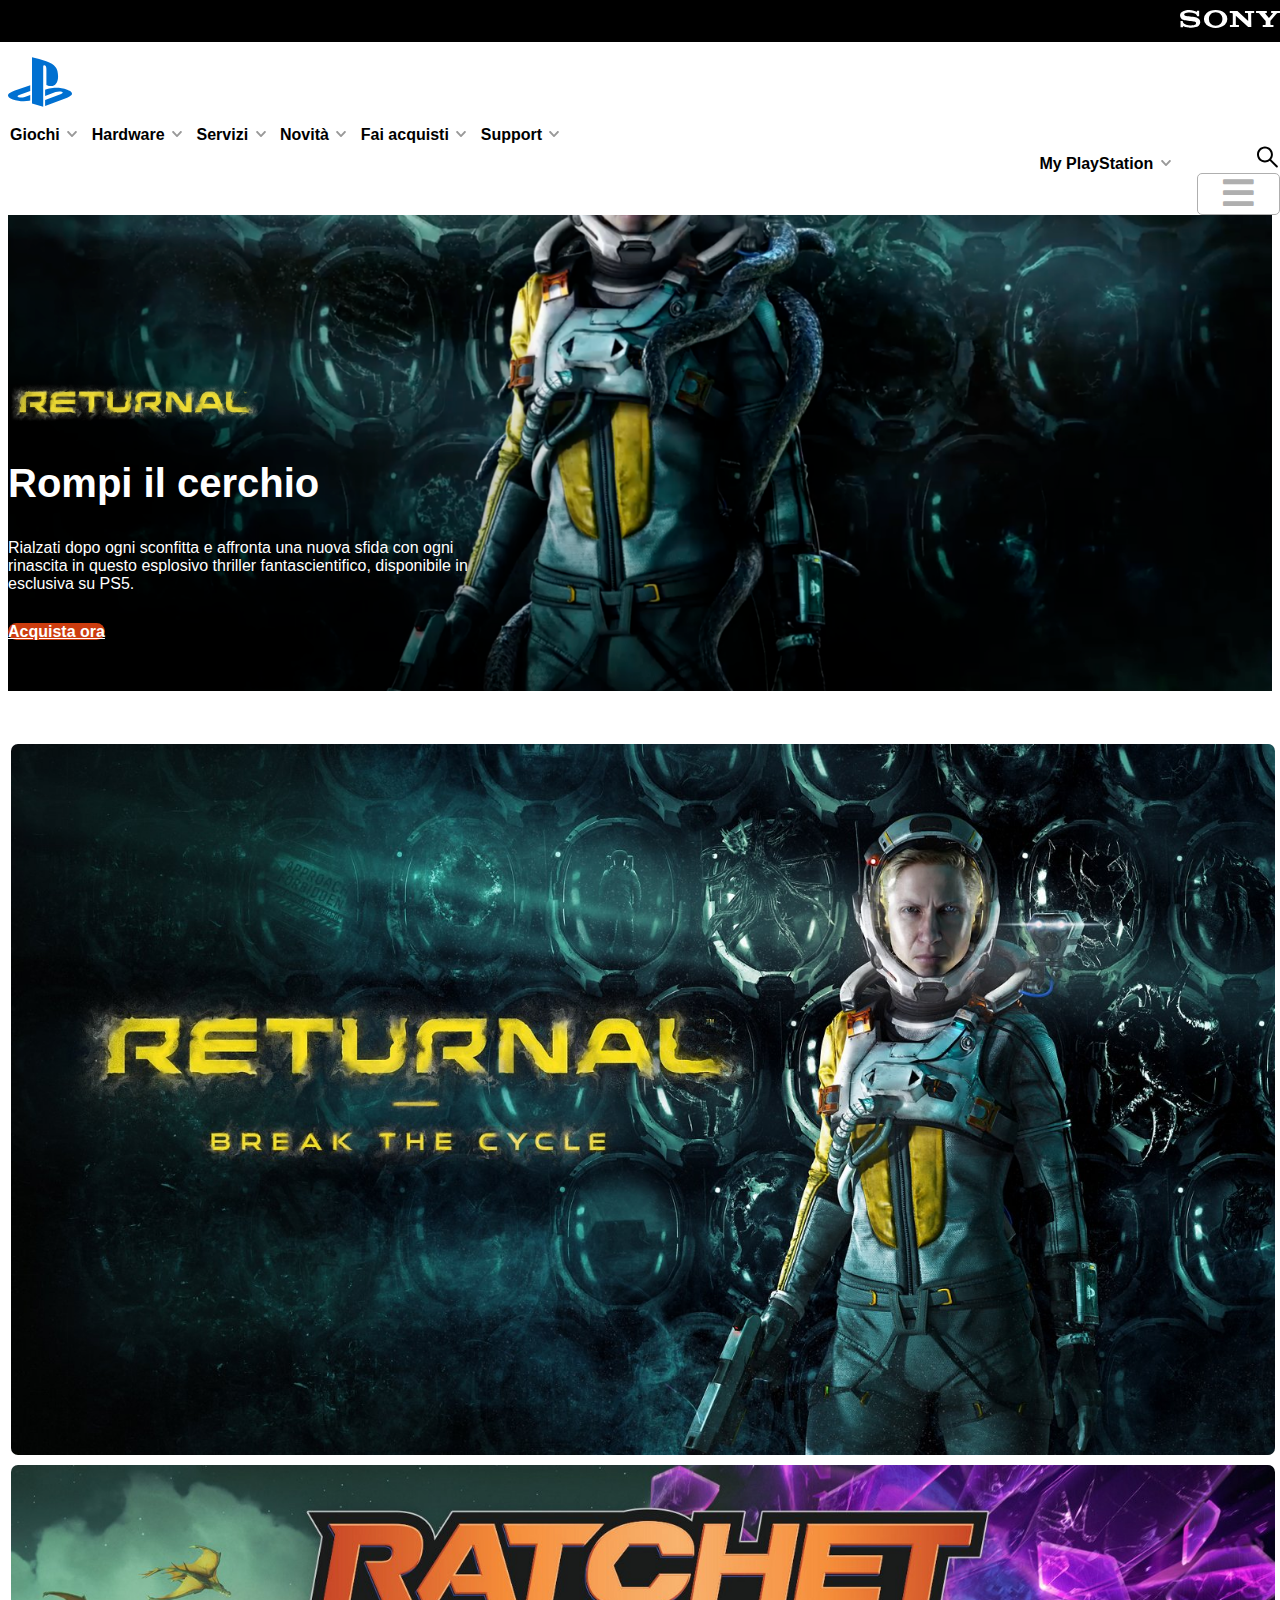
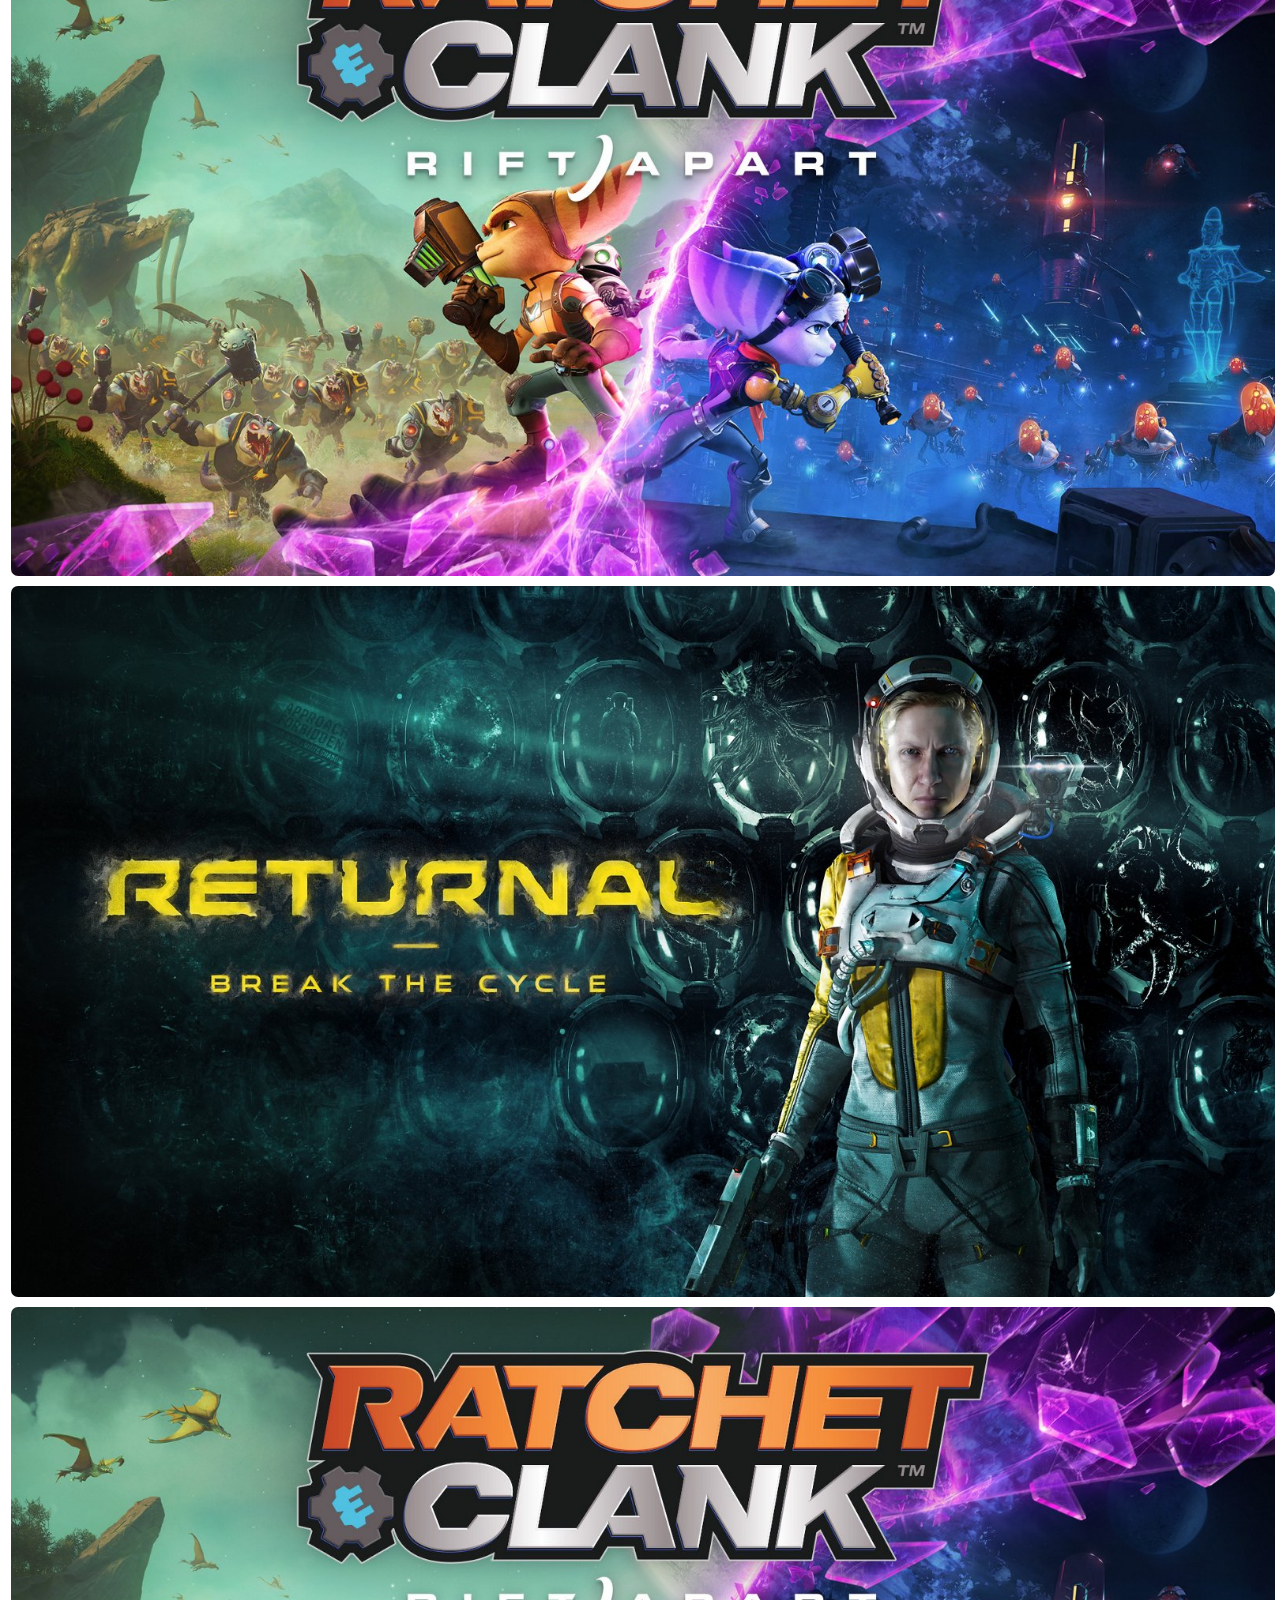
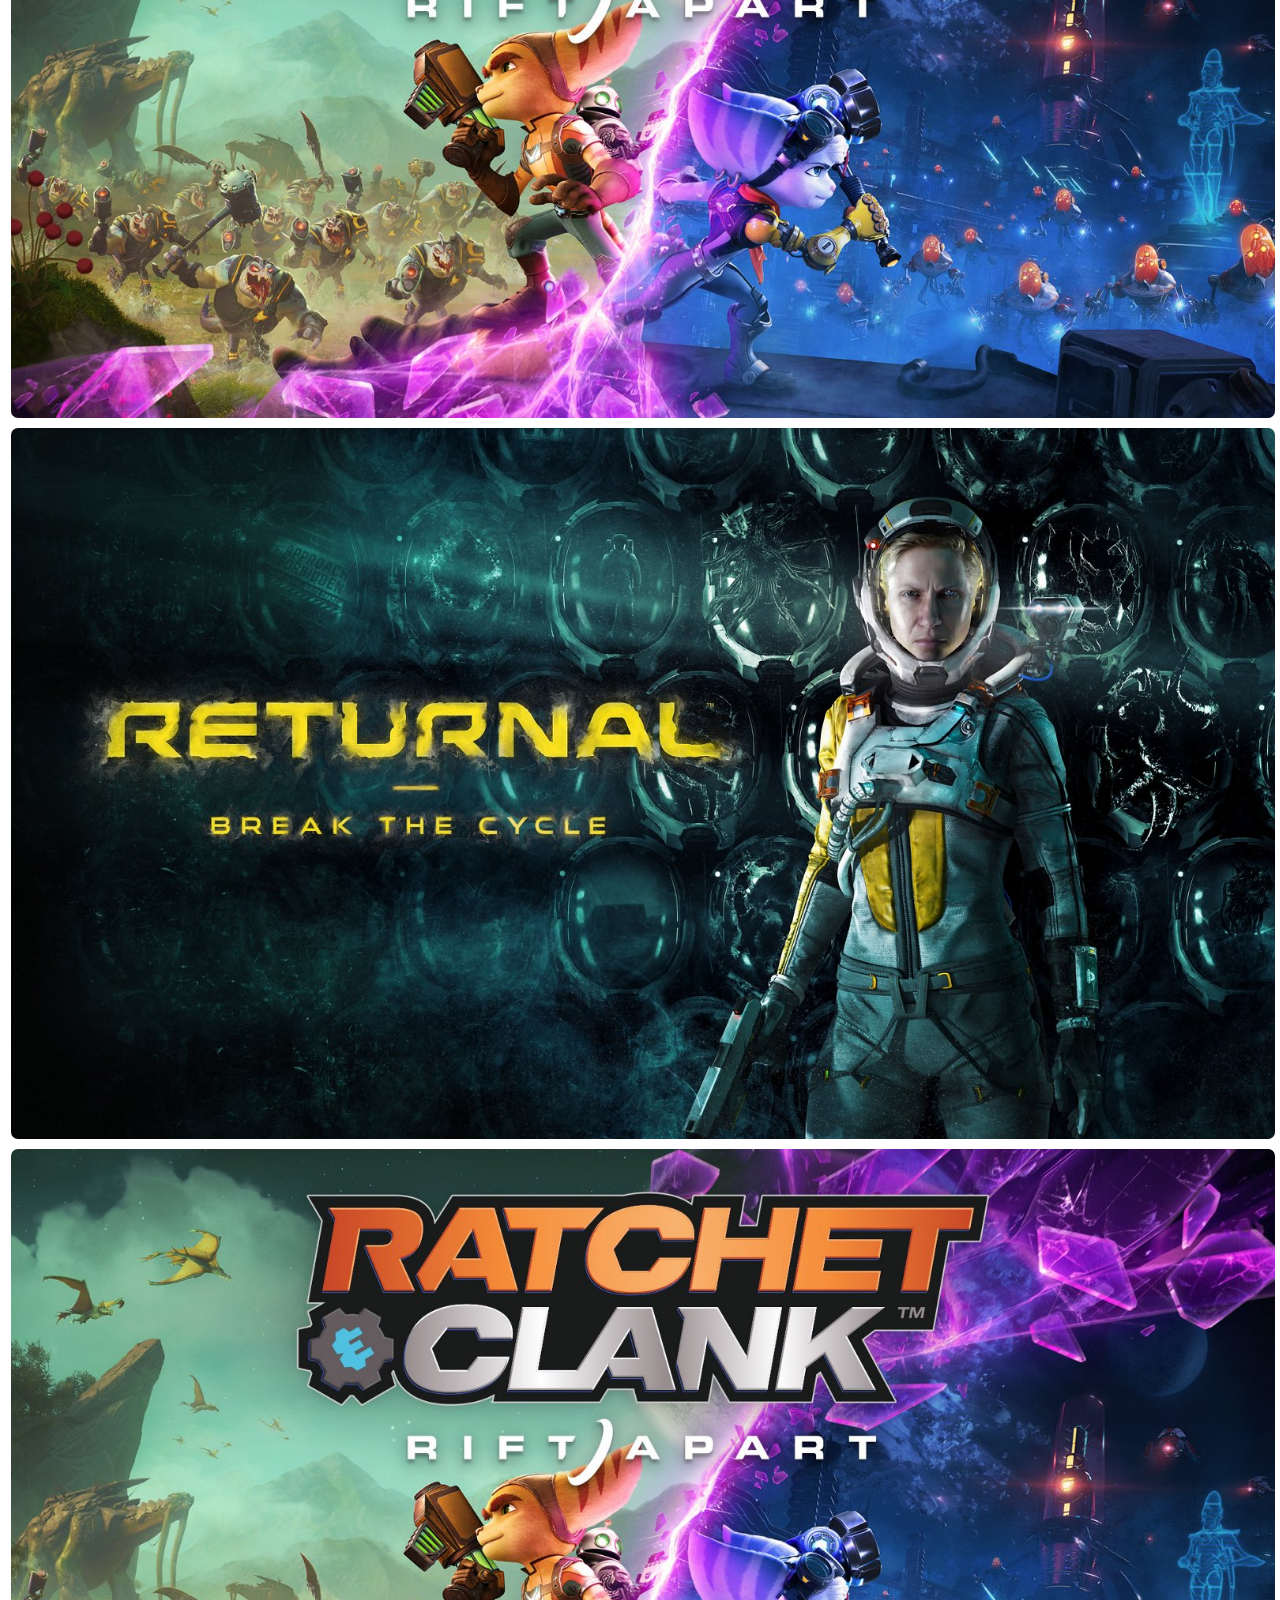
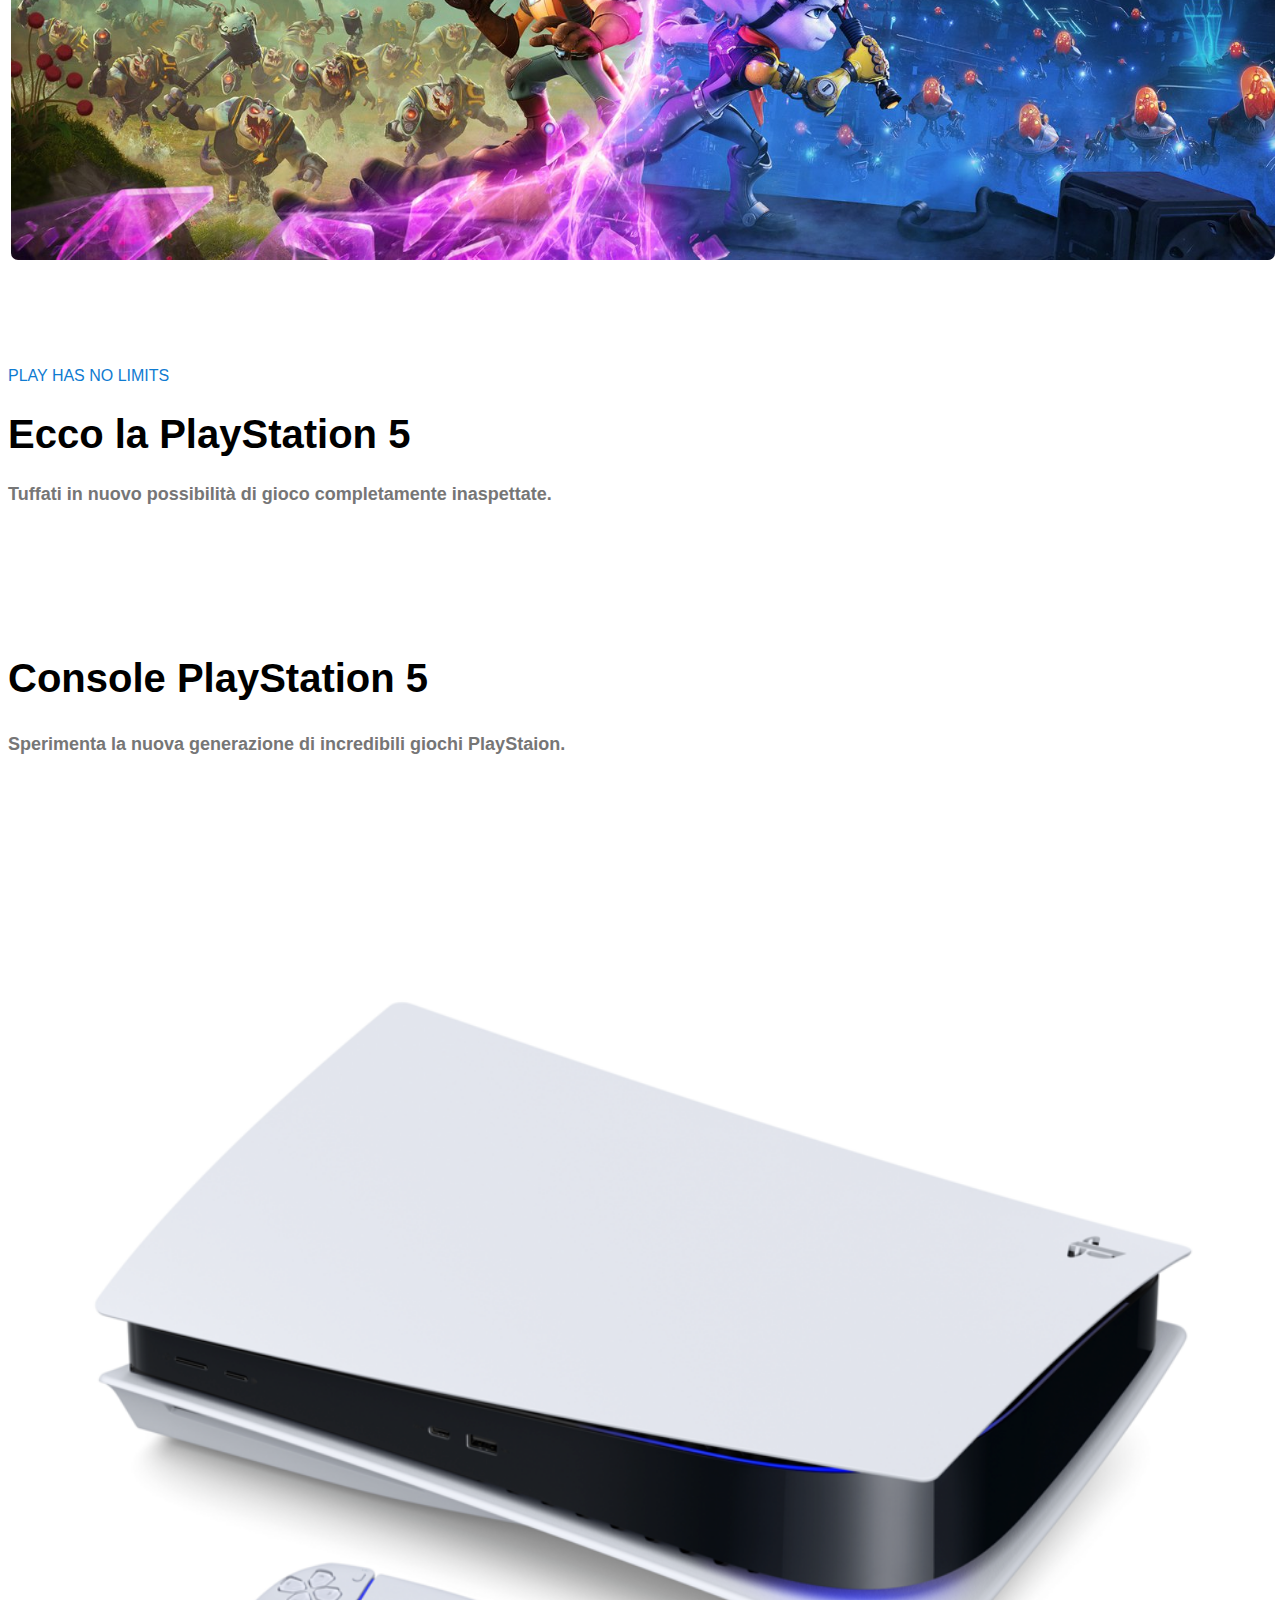
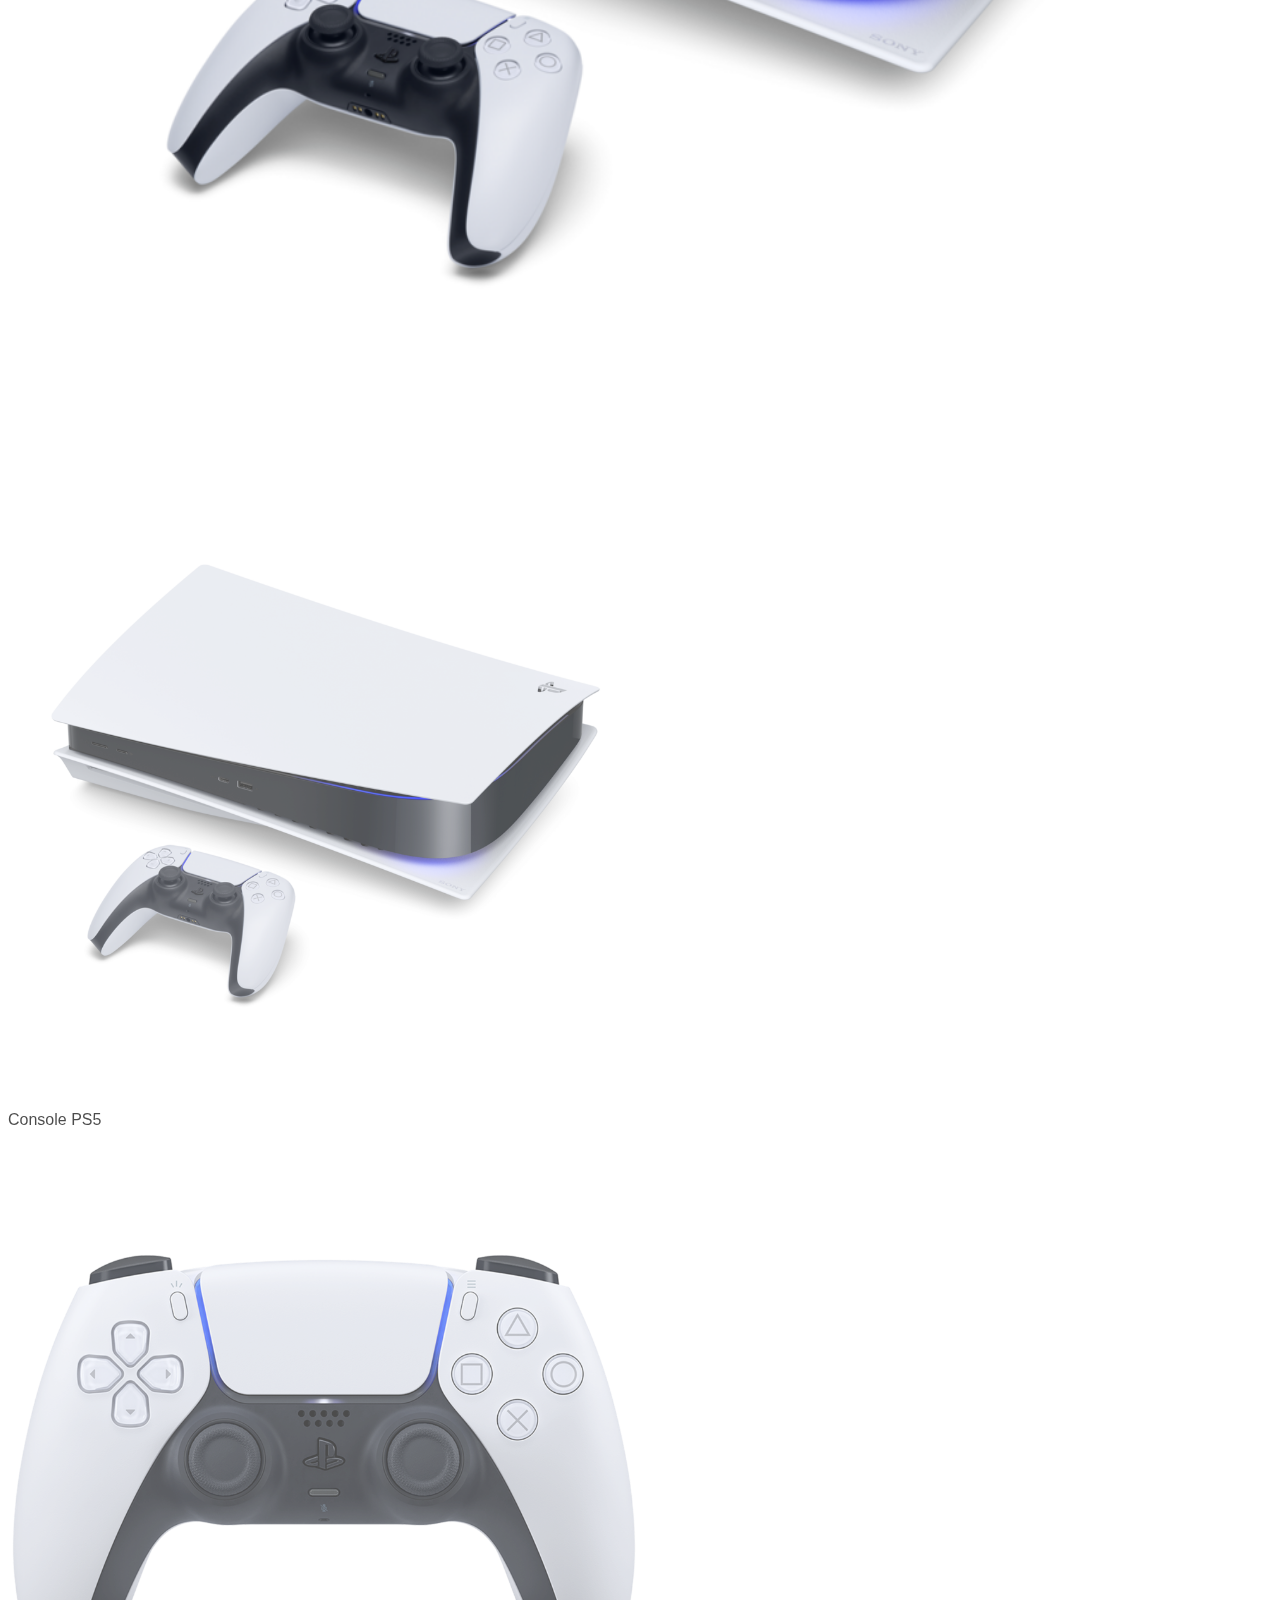
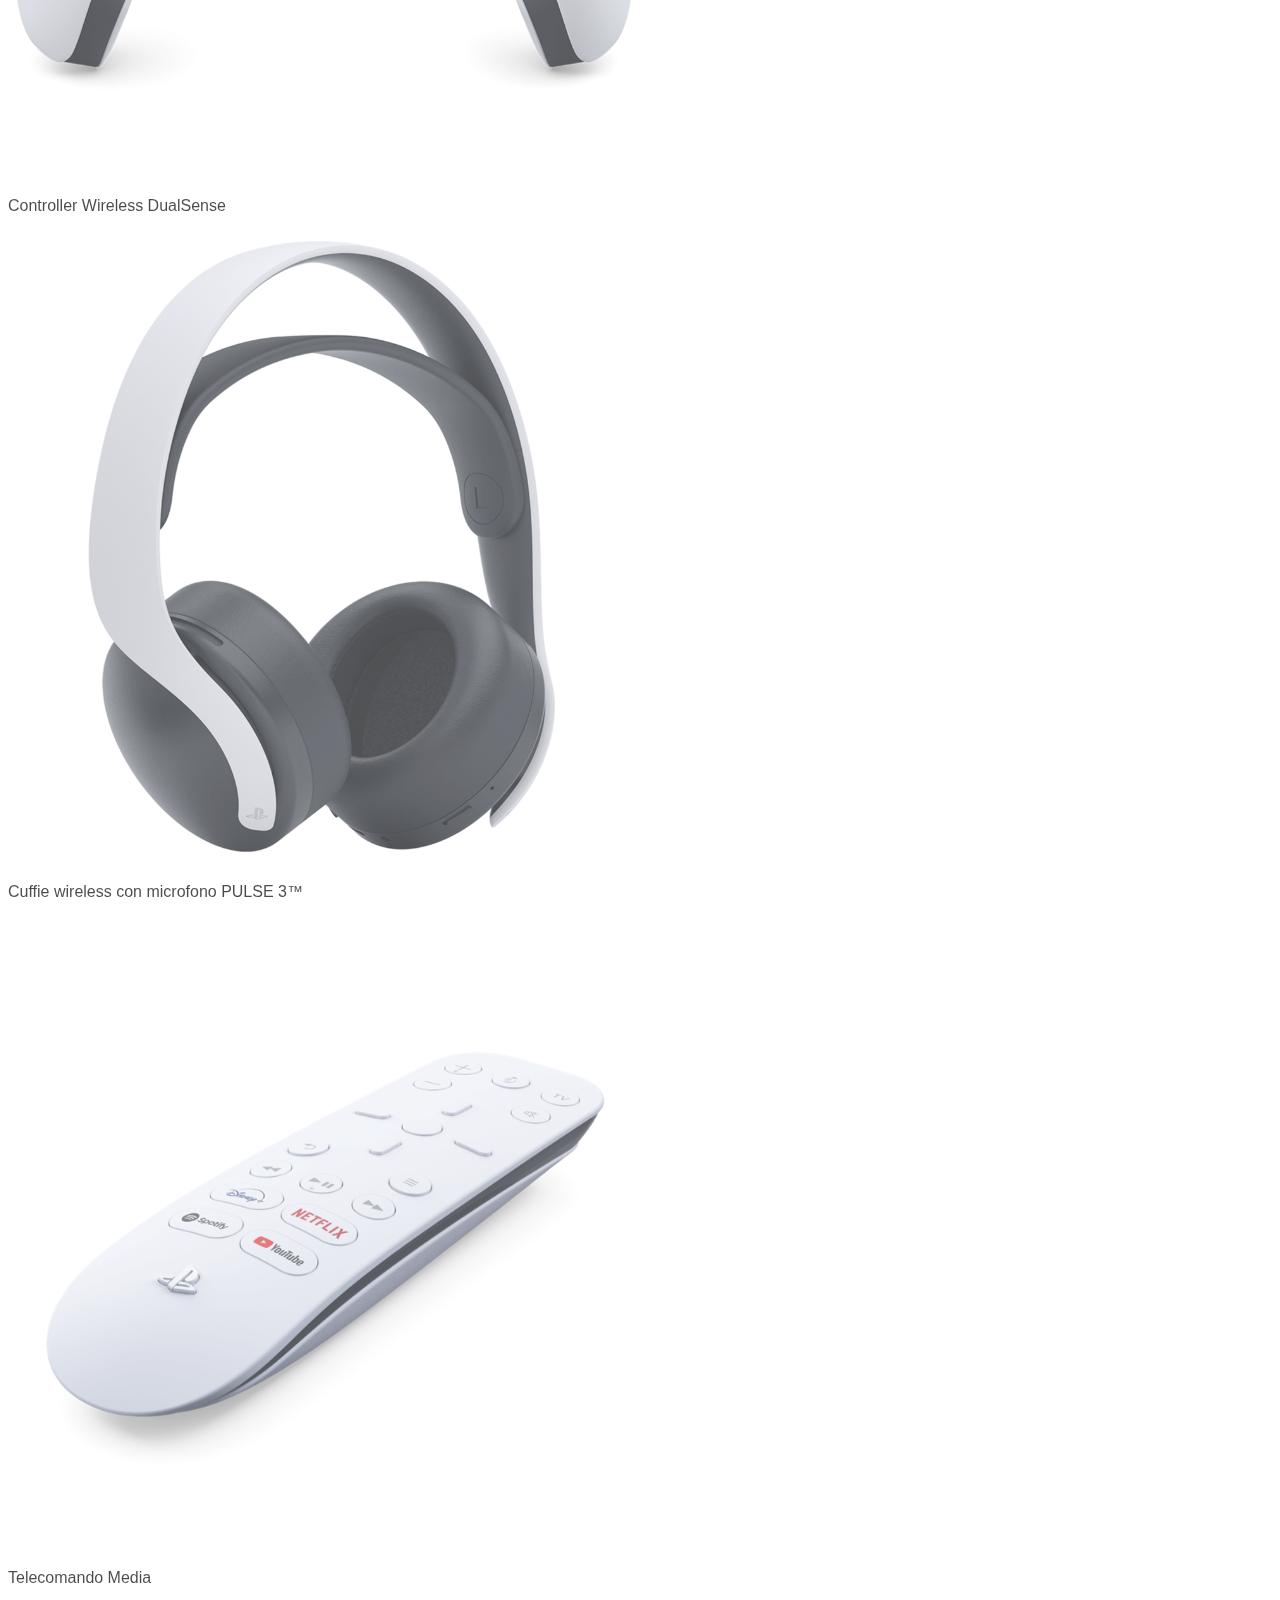
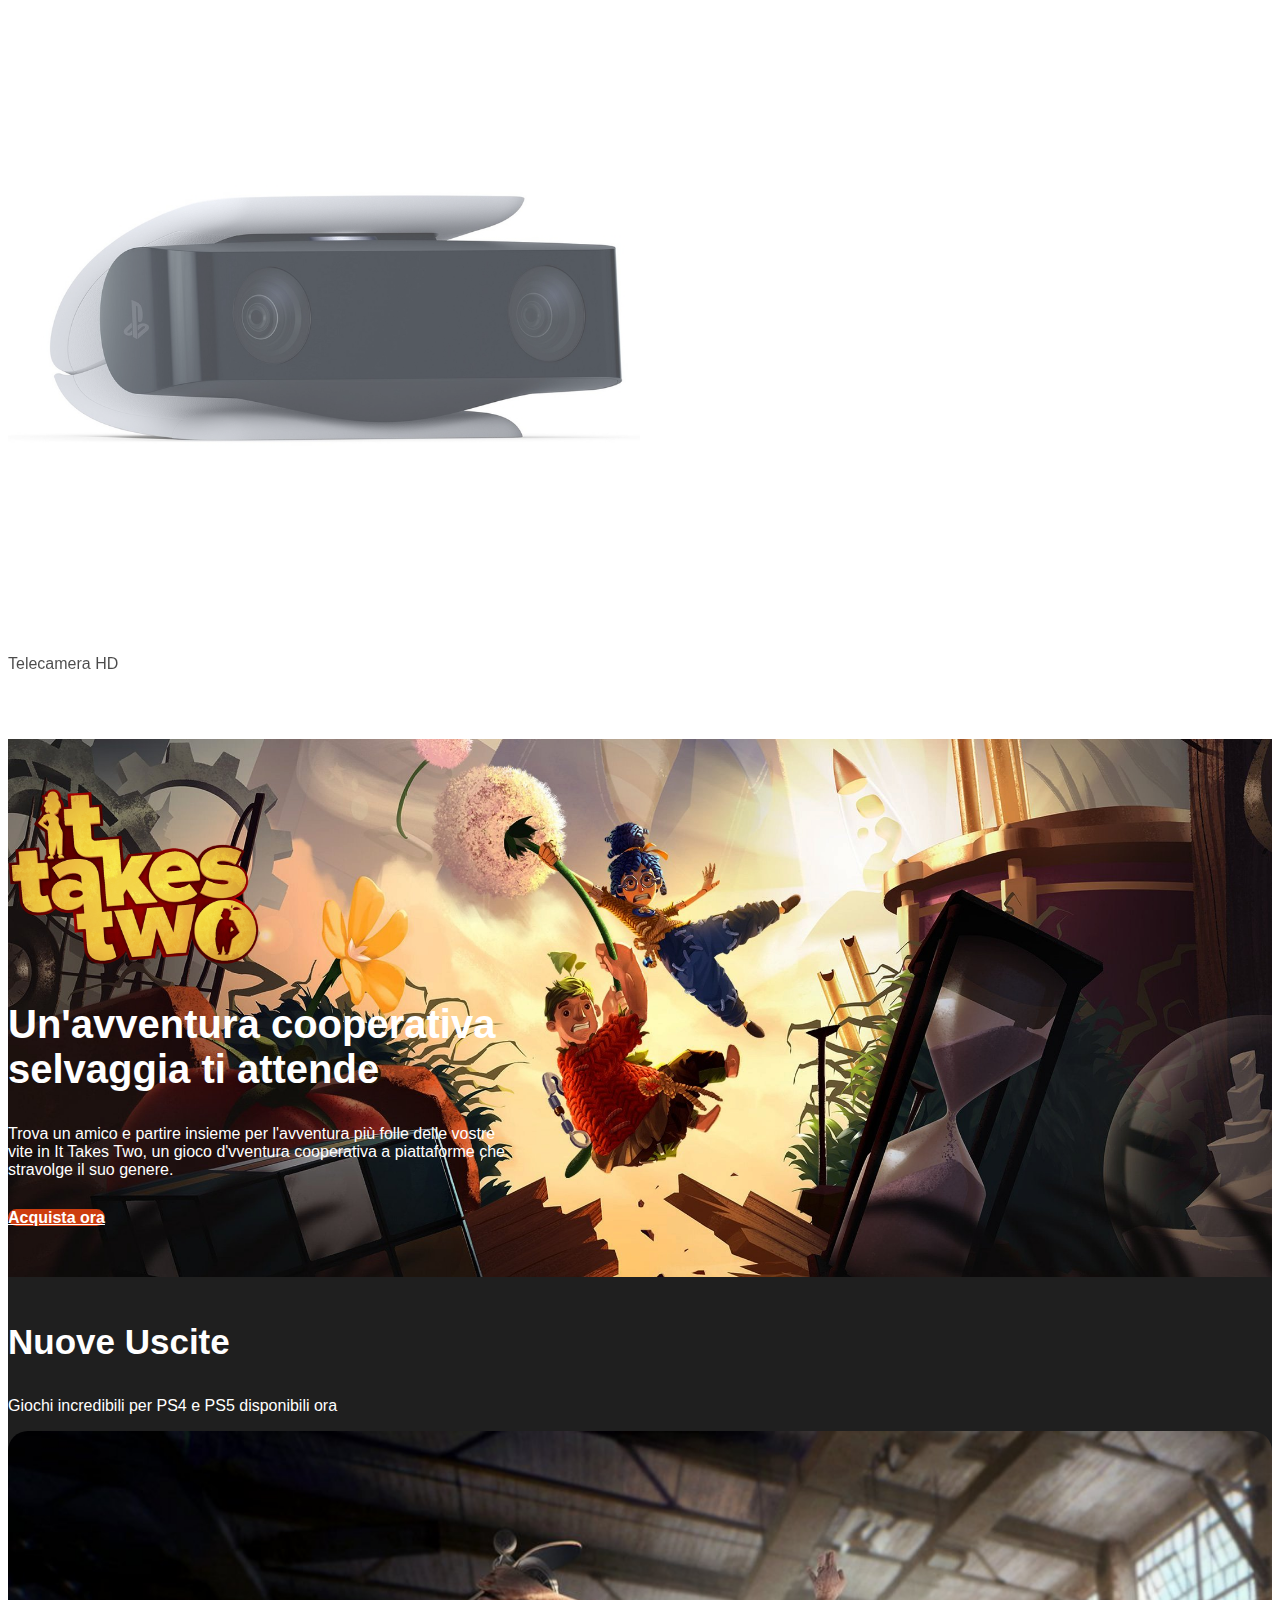
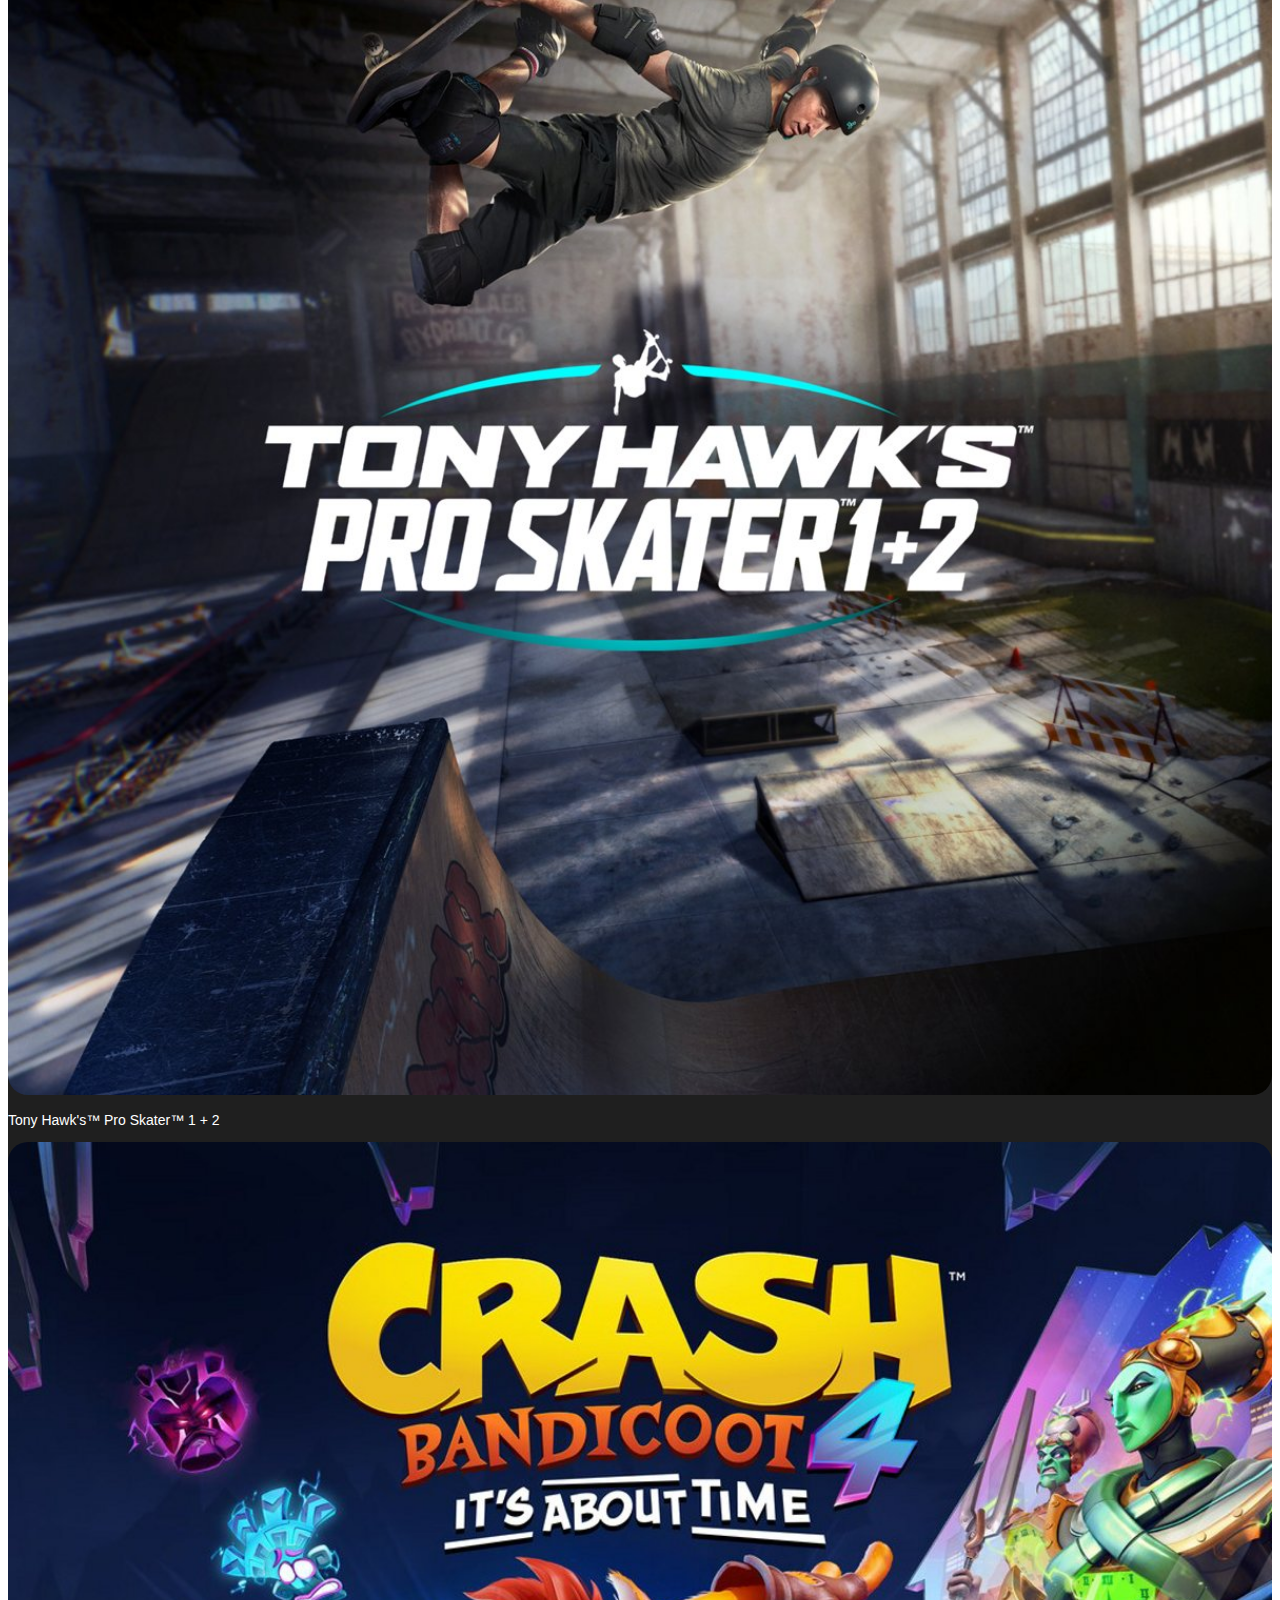
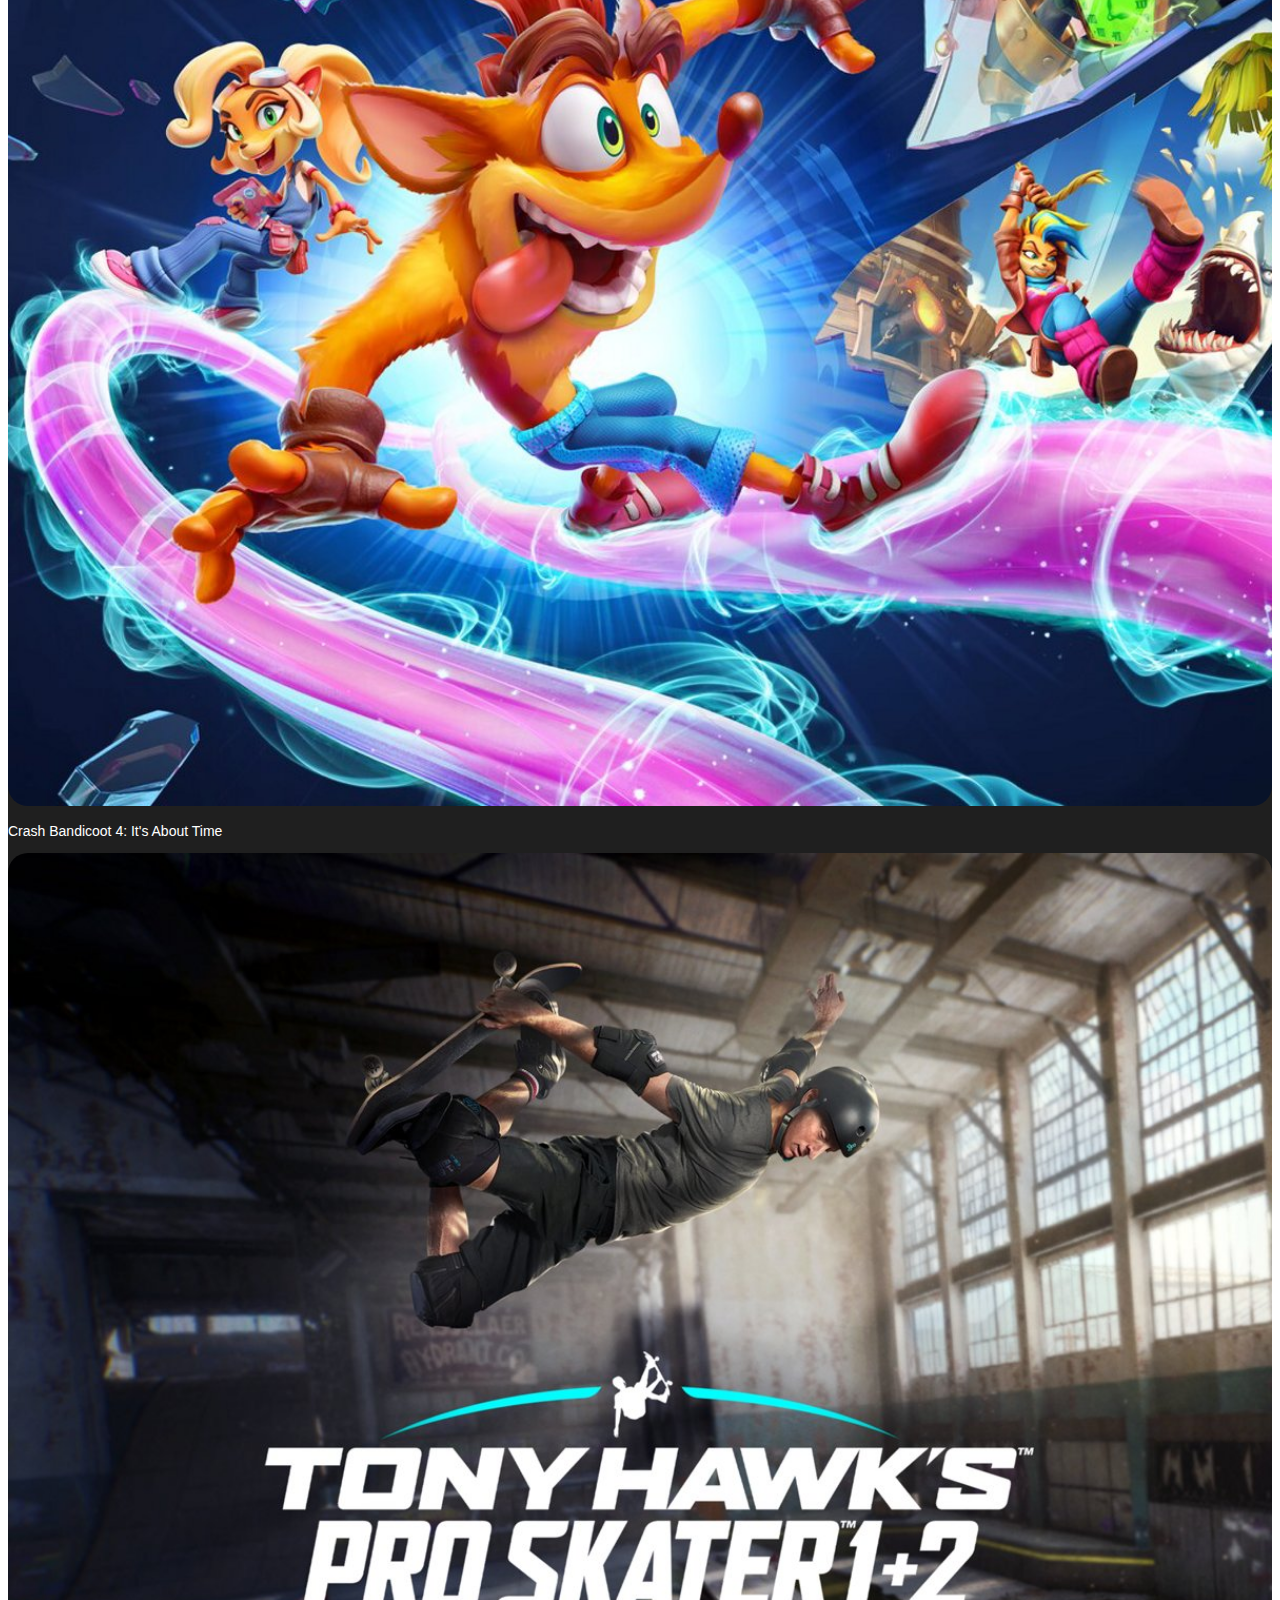
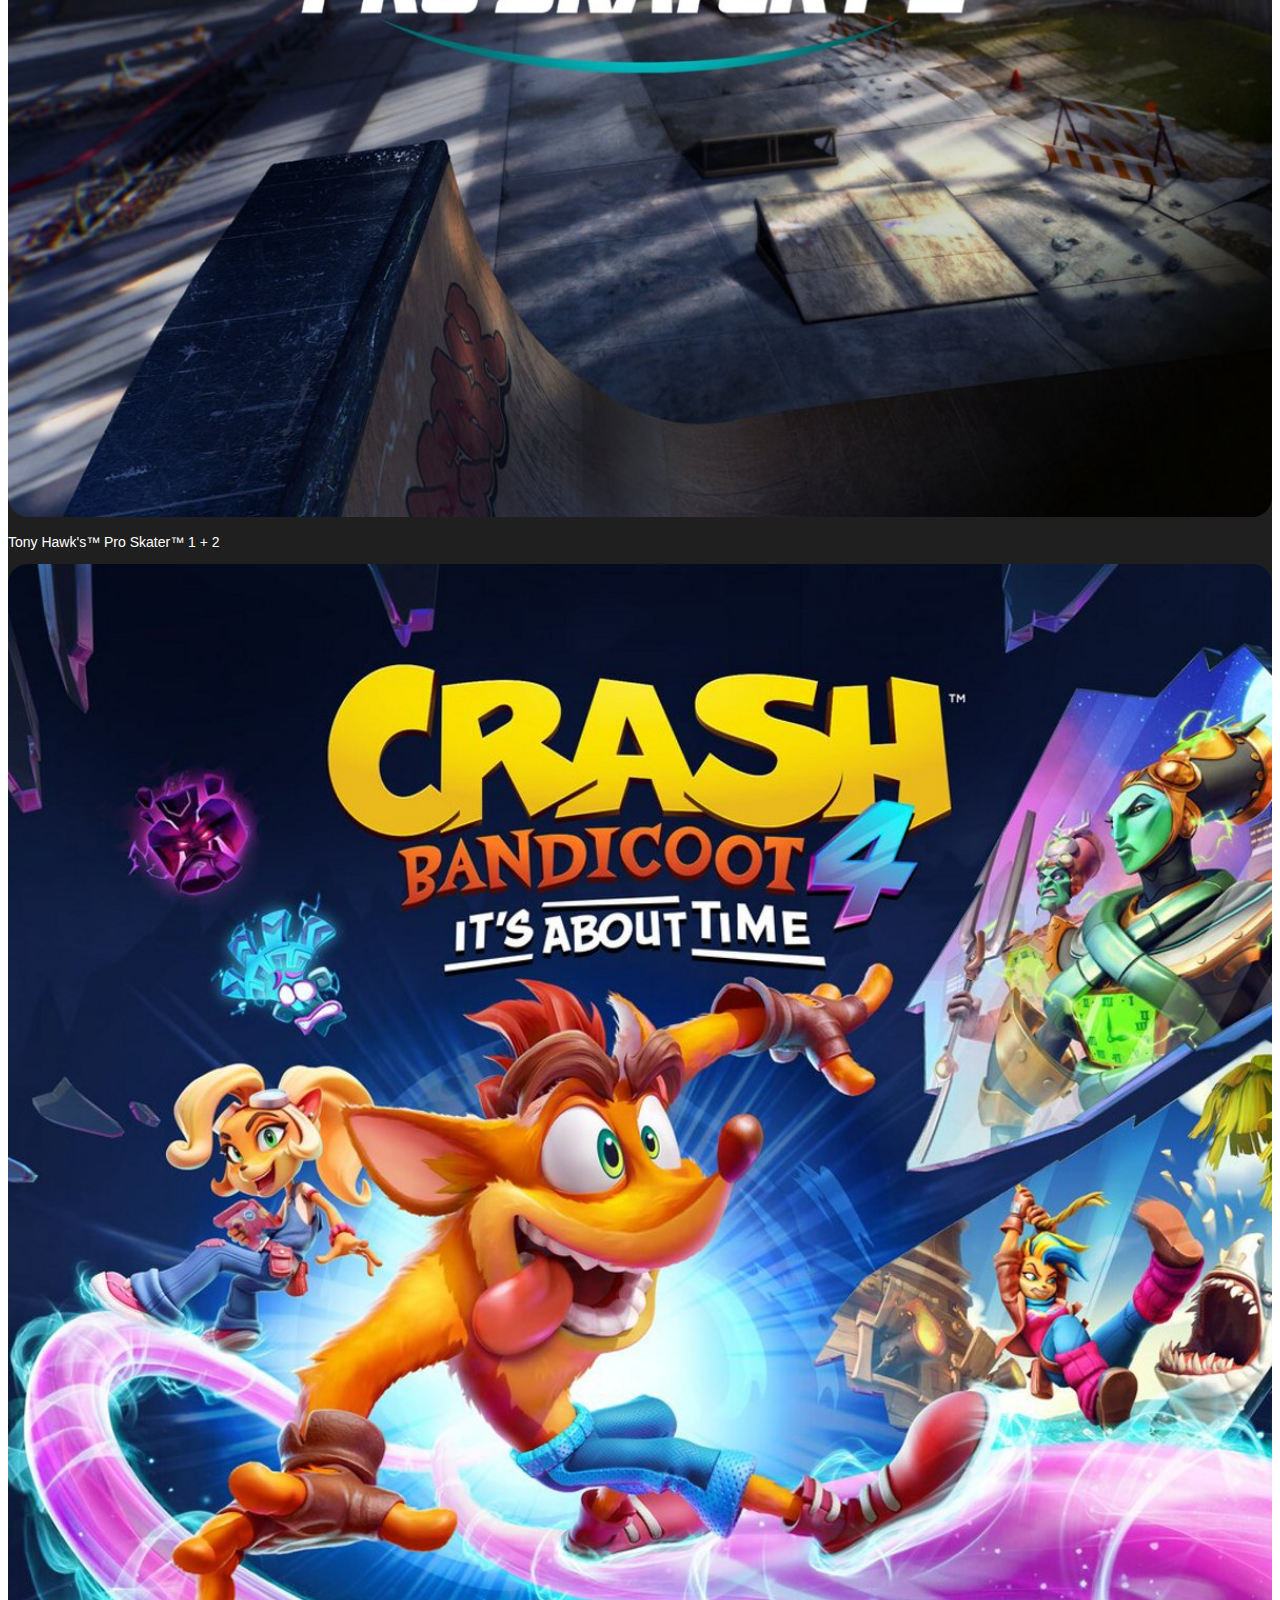
==== commit 237ba609: "complete" ====
--- a/index.html
+++ b/index.html
@@ -698,6 +698,114 @@
 
     </main>
     <!-- END MAIN -->
+
+    <!-- FOOTER -->
+    <footer>
+        <div class="container">
+            <!-- Footer top -->
+            <div class="footer-top">
+                <div class="row row-cols-1 row-cols-lg-2">
+                    <!-- Footer top left -->
+                    <div class="col">
+                        <div class="footer-logo">
+                            <div class="logo-ps">
+                                <img src="img/ps-footer.svg" alt="playstation logo">
+                            </div>
+                            <div class="logo-globe">
+                                <img src="img/language-globe.svg" alt="language-globe">
+                                Contury/Region: Italy
+                            </div>
+                        </div>
+                    </div>
+                    <!-- Footer top right -->
+                    <div class="col">
+                        <div class="footer-links">
+                            <!-- Footer links menu -->
+                            <div class="row row-cols-1 row-cols-md-3">
+                                <!-- footer single menu -->
+                                <div class="col">
+                                    <div class="footer-single-menu">
+                                        <ul>
+                                            <li>
+                                                link footer n
+                                            </li>
+                                            <li>
+                                                link footer n
+                                            </li>
+                                            <li>
+                                                link footer n
+                                            </li>
+                                            <li>
+                                                link footer n
+                                            </li>
+                                            <li>
+                                                link footer n
+                                            </li>
+                                        </ul>
+                                    </div>
+                                </div>
+                                <!-- footer single menu -->
+                                <div class="col">
+                                    <div class="footer-single-menu">
+                                        <ul>
+                                            <li>
+                                                link footer n
+                                            </li>
+                                            <li>
+                                                link footer n
+                                            </li>
+                                            <li>
+                                                link footer n
+                                            </li>
+                                            <li>
+                                                link footer n
+                                            </li>
+                                            <li>
+                                                link footer n
+                                            </li>
+                                            <li>
+                                                link footer n
+                                            </li>
+                                            <li>
+                                                link footer n
+                                            </li>
+                                        </ul>
+                                    </div>
+                                </div>
+                                <!-- footer single menu -->
+                                <div class="col">
+                                    <div class="footer-single-menu">
+                                        <ul>
+                                            <li>
+                                                link footer n
+                                            </li>
+                                            <li>
+                                                link footer n
+                                            </li>
+                                            <li>
+                                                link footer n
+                                            </li>
+                                        </ul>
+                                    </div>
+                                </div>
+                            </div>
+                        </div>
+                    </div>
+                </div>
+            </div>
+
+            <div class="footer-bottom">
+                <div class="sie-logo">
+                    <img src="img/sie-logo.svg" class="img-fluid rounded-start" alt="sie-logo">
+                </div>
+                
+                <p>
+                    Lorem ipsum dolor sit amet consectetur adipisicing elit. Impedit consectetur enim hic nobis officiis natus, laudantium veniam dignissimos, minus doloremque dolorum incidunt alias? Dolores explicabo ex vero nisi tenetur veniam.
+                </p>
+            </div>
+        </div>
+    </footer>
+    <!-- END FOOTER -->
     
     
 </body>
--- a/css/style.css
+++ b/css/style.css
@@ -337,3 +337,54 @@
     }
  }
 
+ /* FOOTER */
+footer{
+     background-color: #00439c;
+     color: white;
+     padding: 60px 0;
+}
+
+/* Footer top */
+.logo-ps img{
+     max-width: 100px;
+}
+
+.logo-globe img{
+    max-width: 20px;
+    margin-right: 8px;
+}
+
+.logo-ps,
+.logo-globe{
+     padding: 20px 0;
+}
+
+.footer-links{
+     margin: 20px 0;
+}
+
+.footer-links li{
+    margin-bottom: 10px;
+}
+
+/* Footer bottom */
+.footer-bottom{
+    padding-top: 20px;
+}
+
+.sie-logo img{
+    max-width: 130px;
+}
+
+.sie-logo{
+    padding: 5px 0;
+}
+
+@media (min-width: 992px) { 
+    .footer-bottom{
+        width: 50%; 
+    }
+}
+
+ 
+
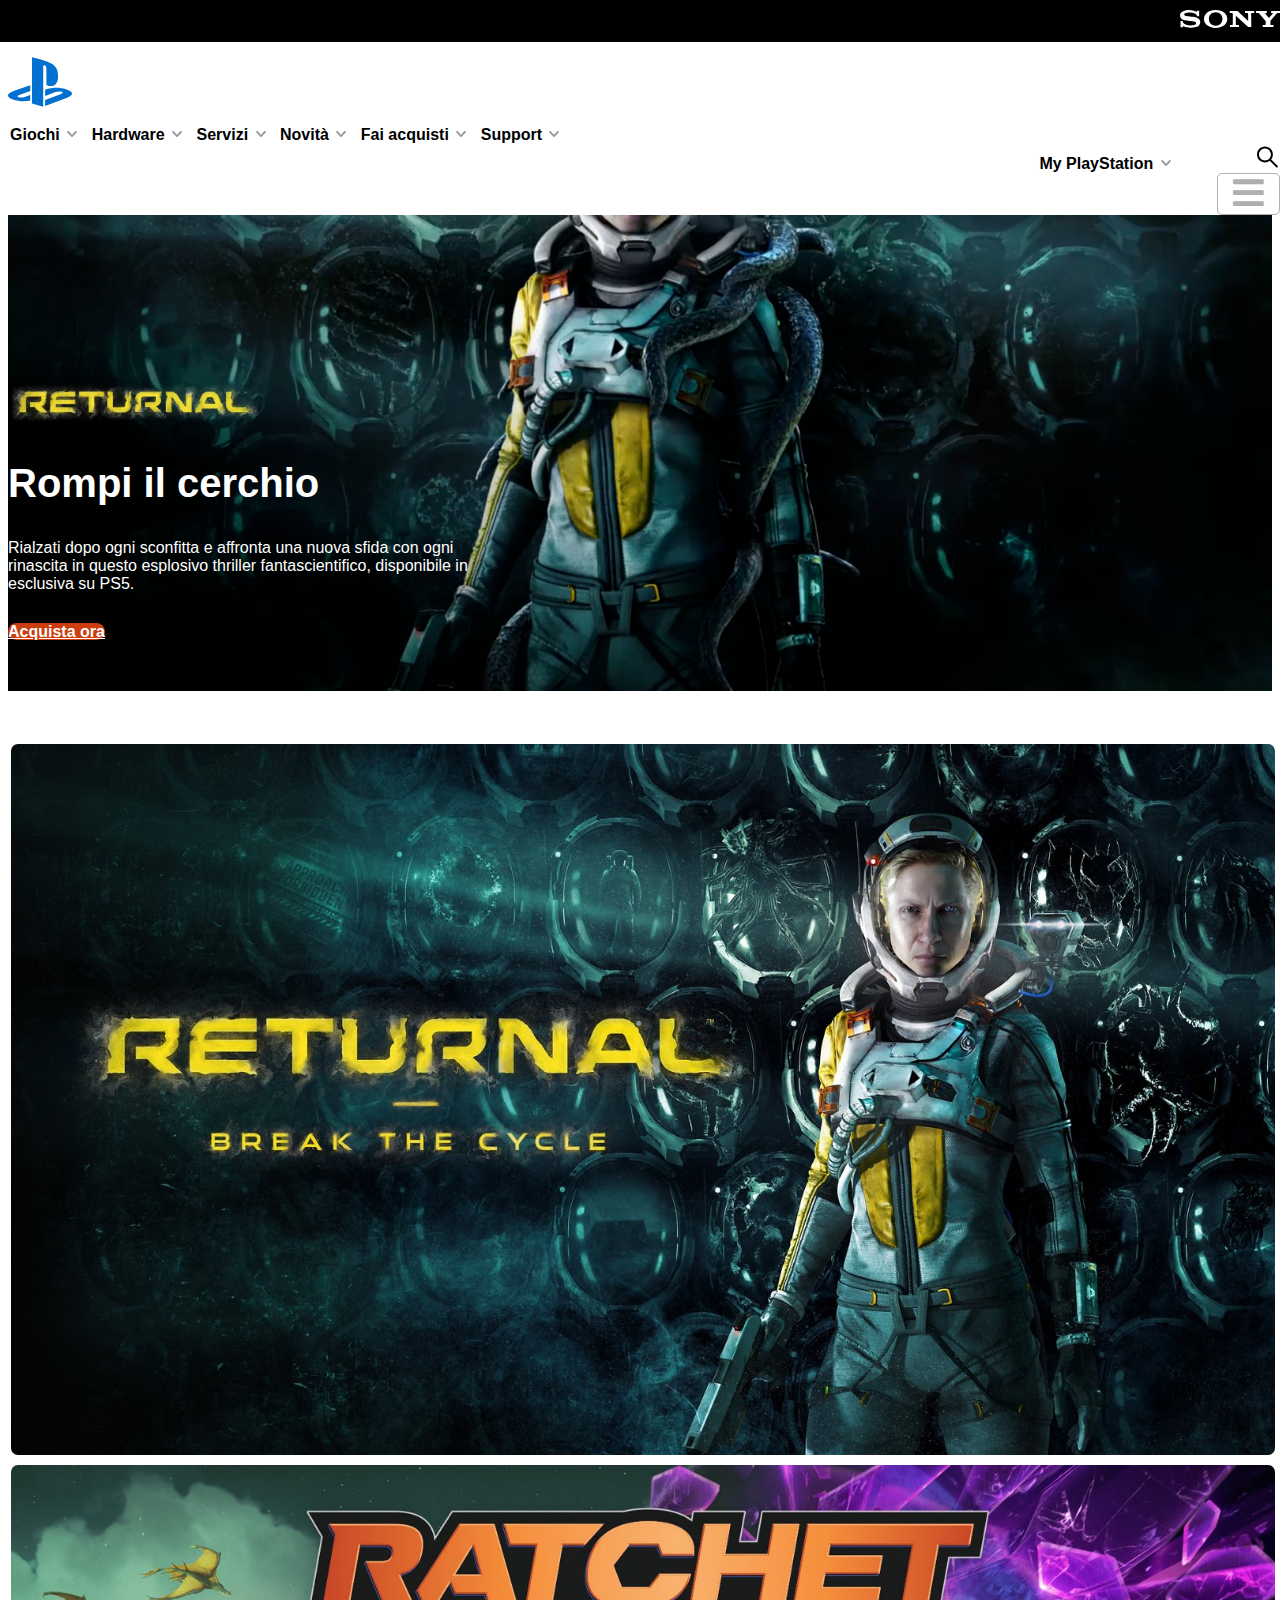
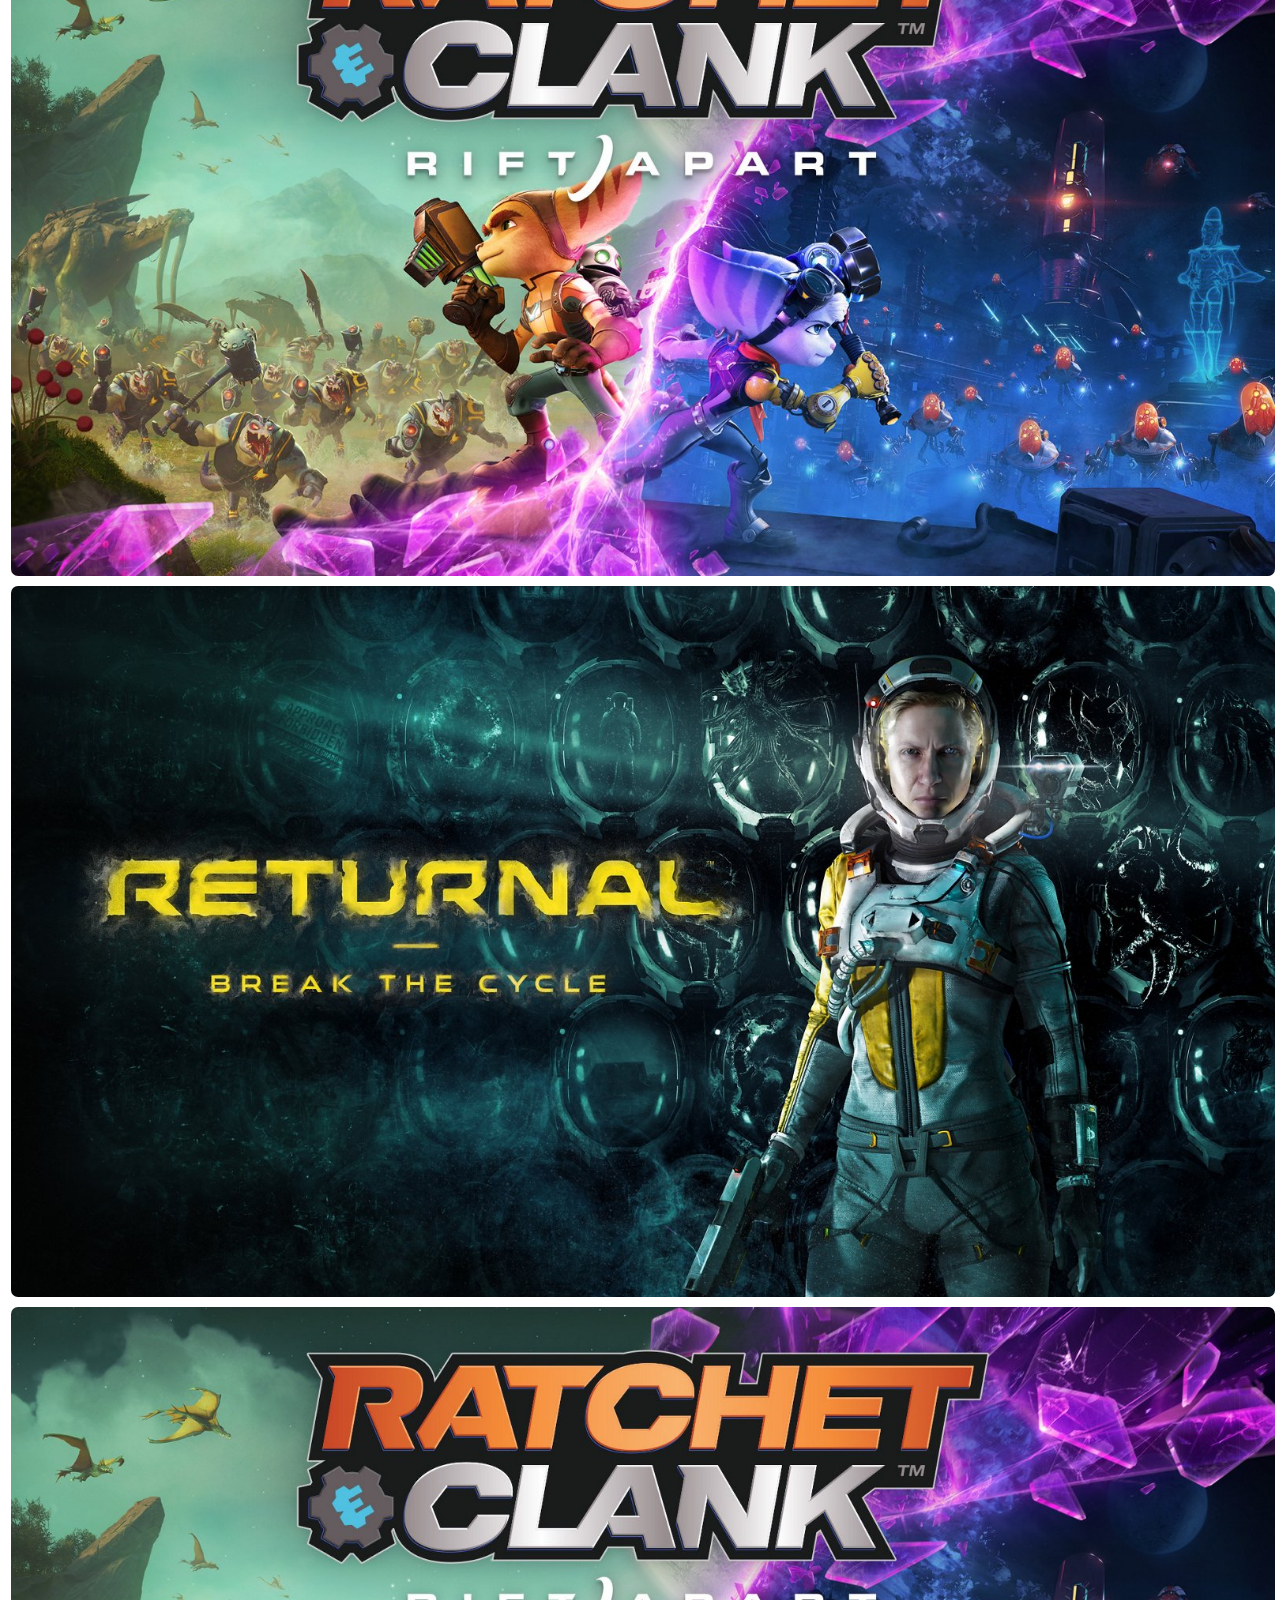
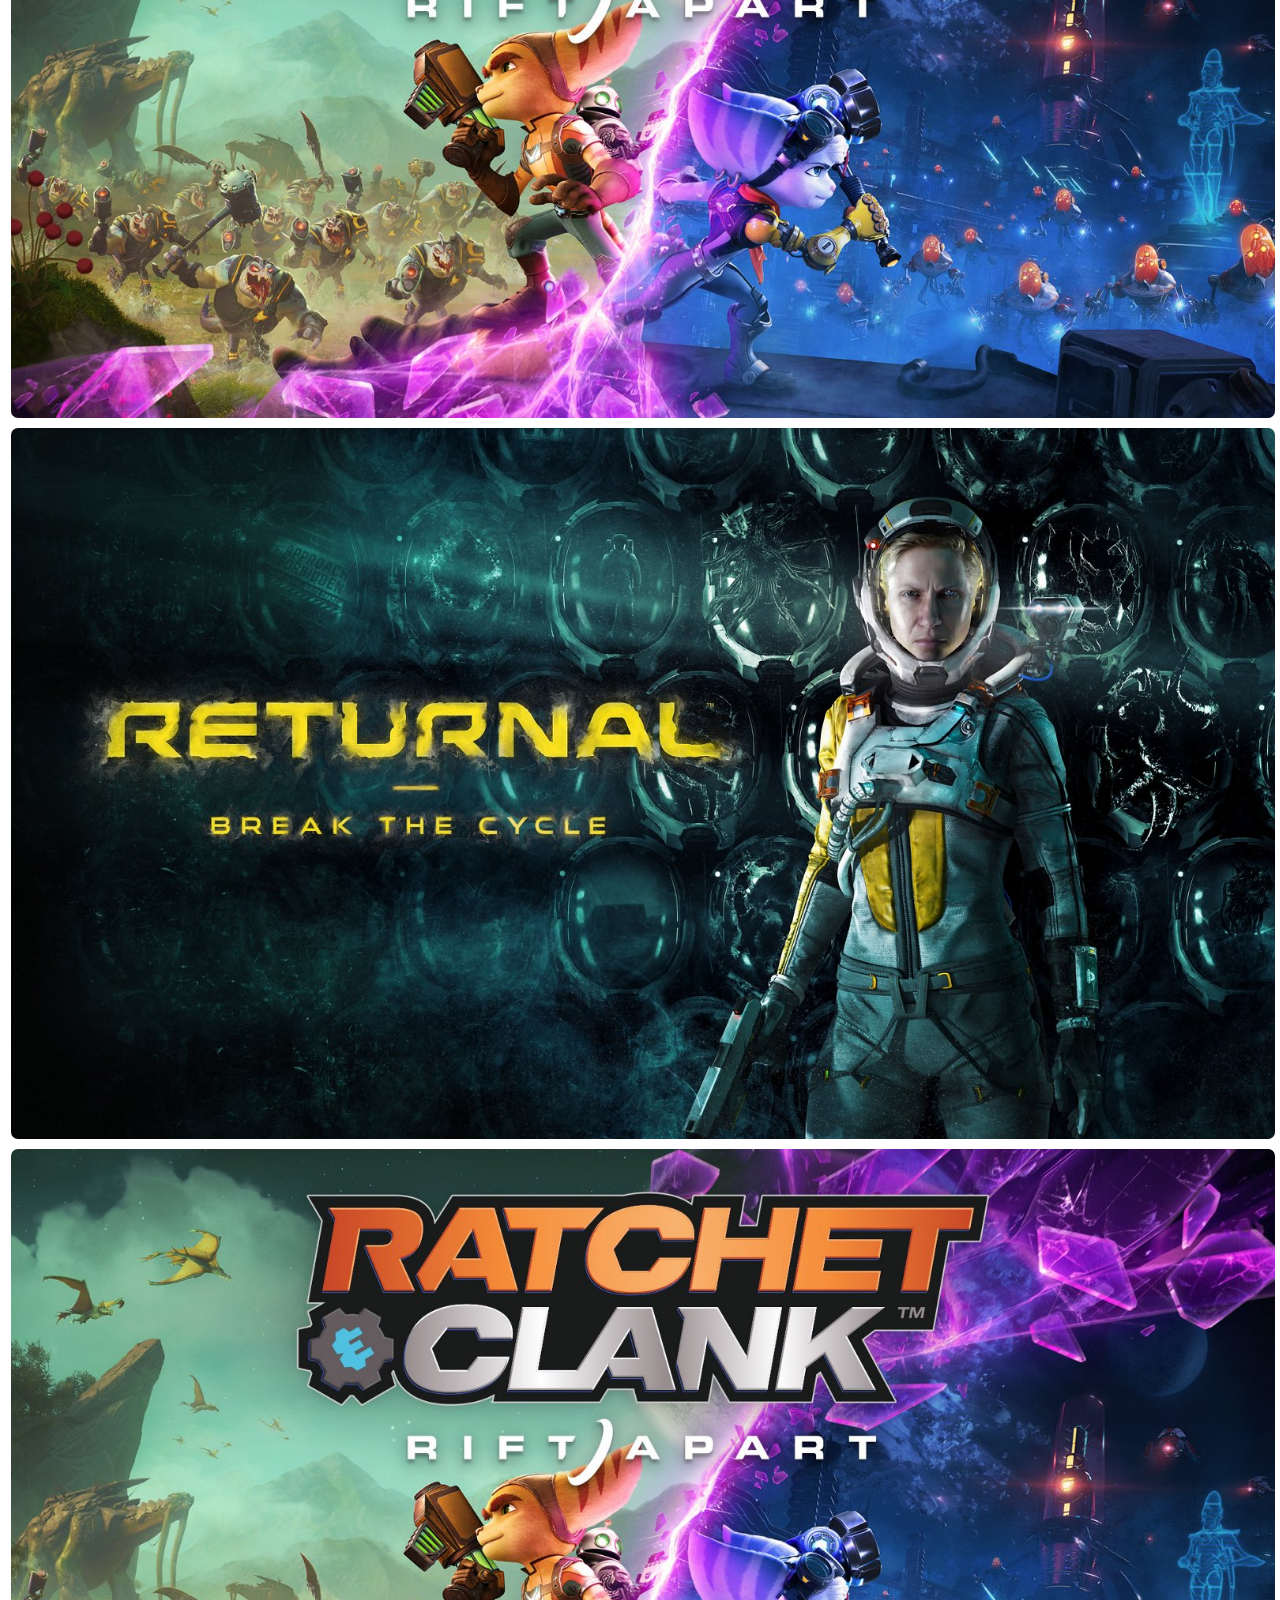
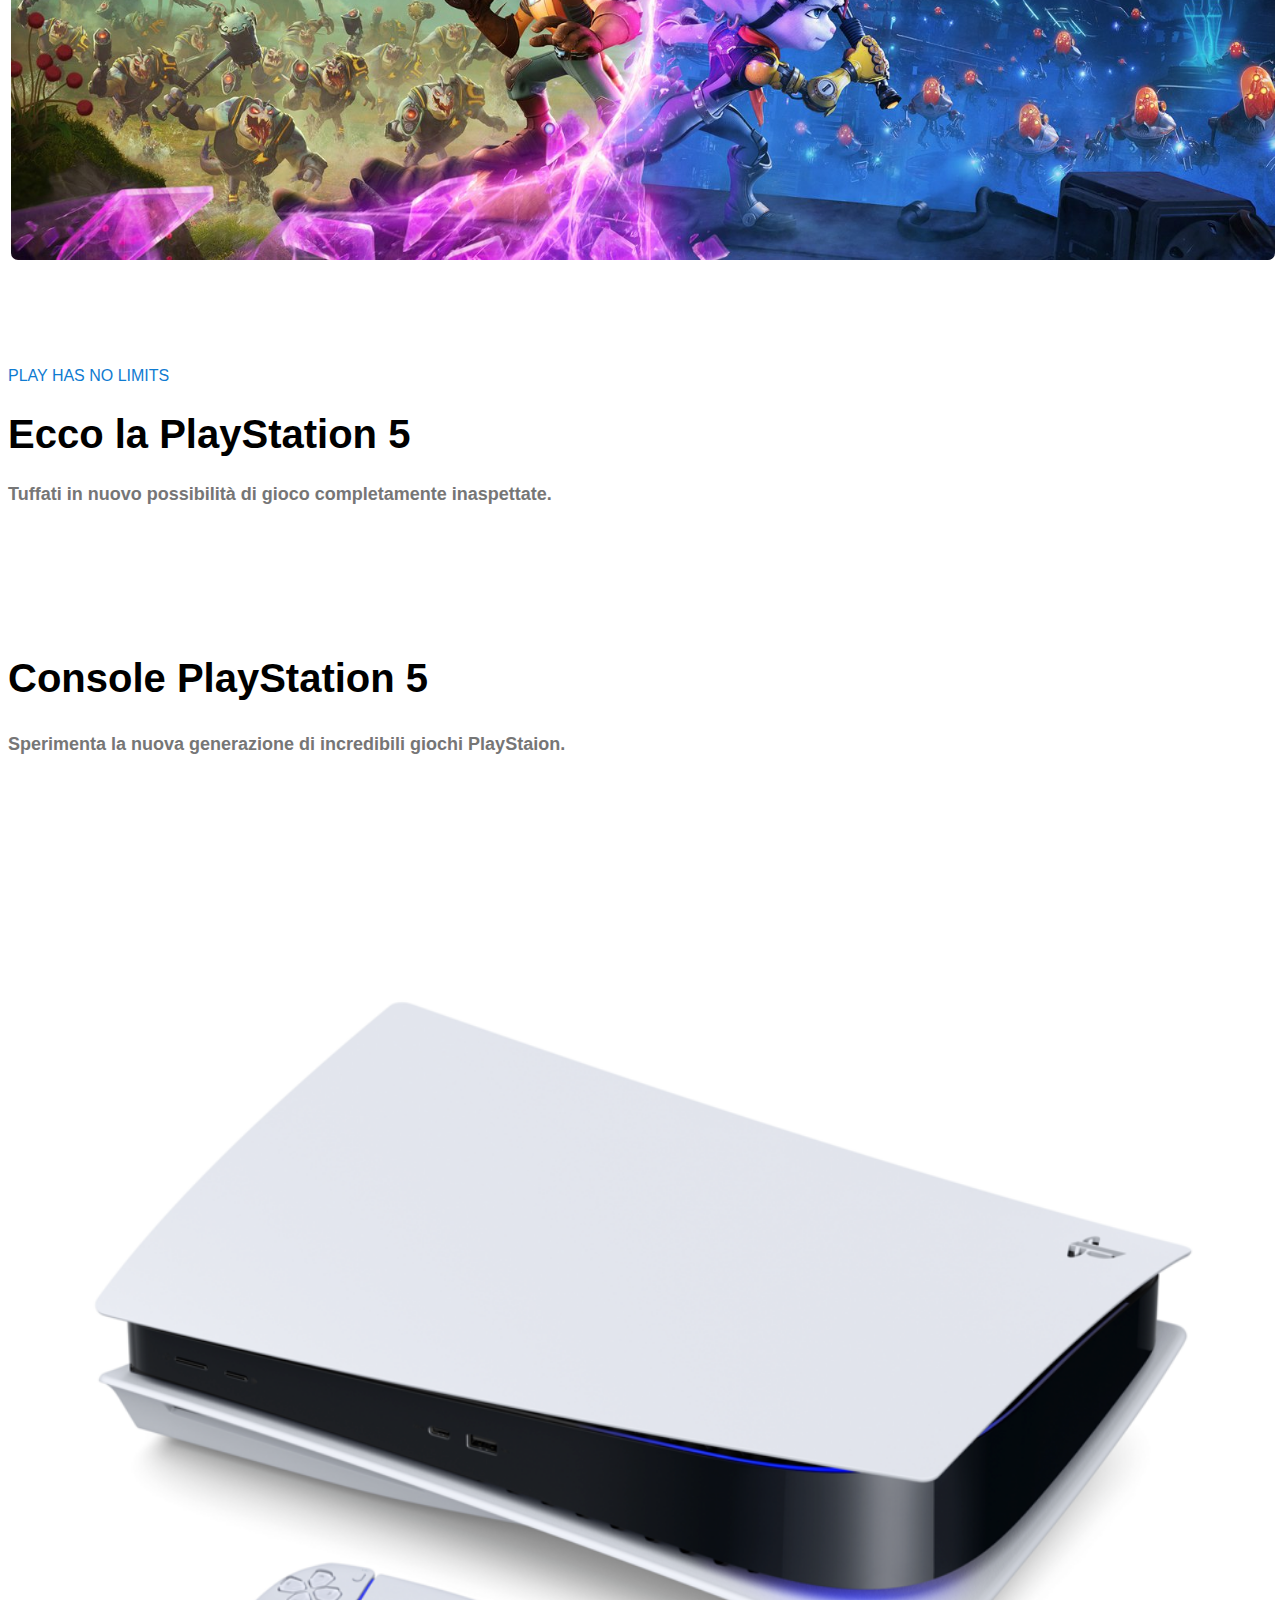
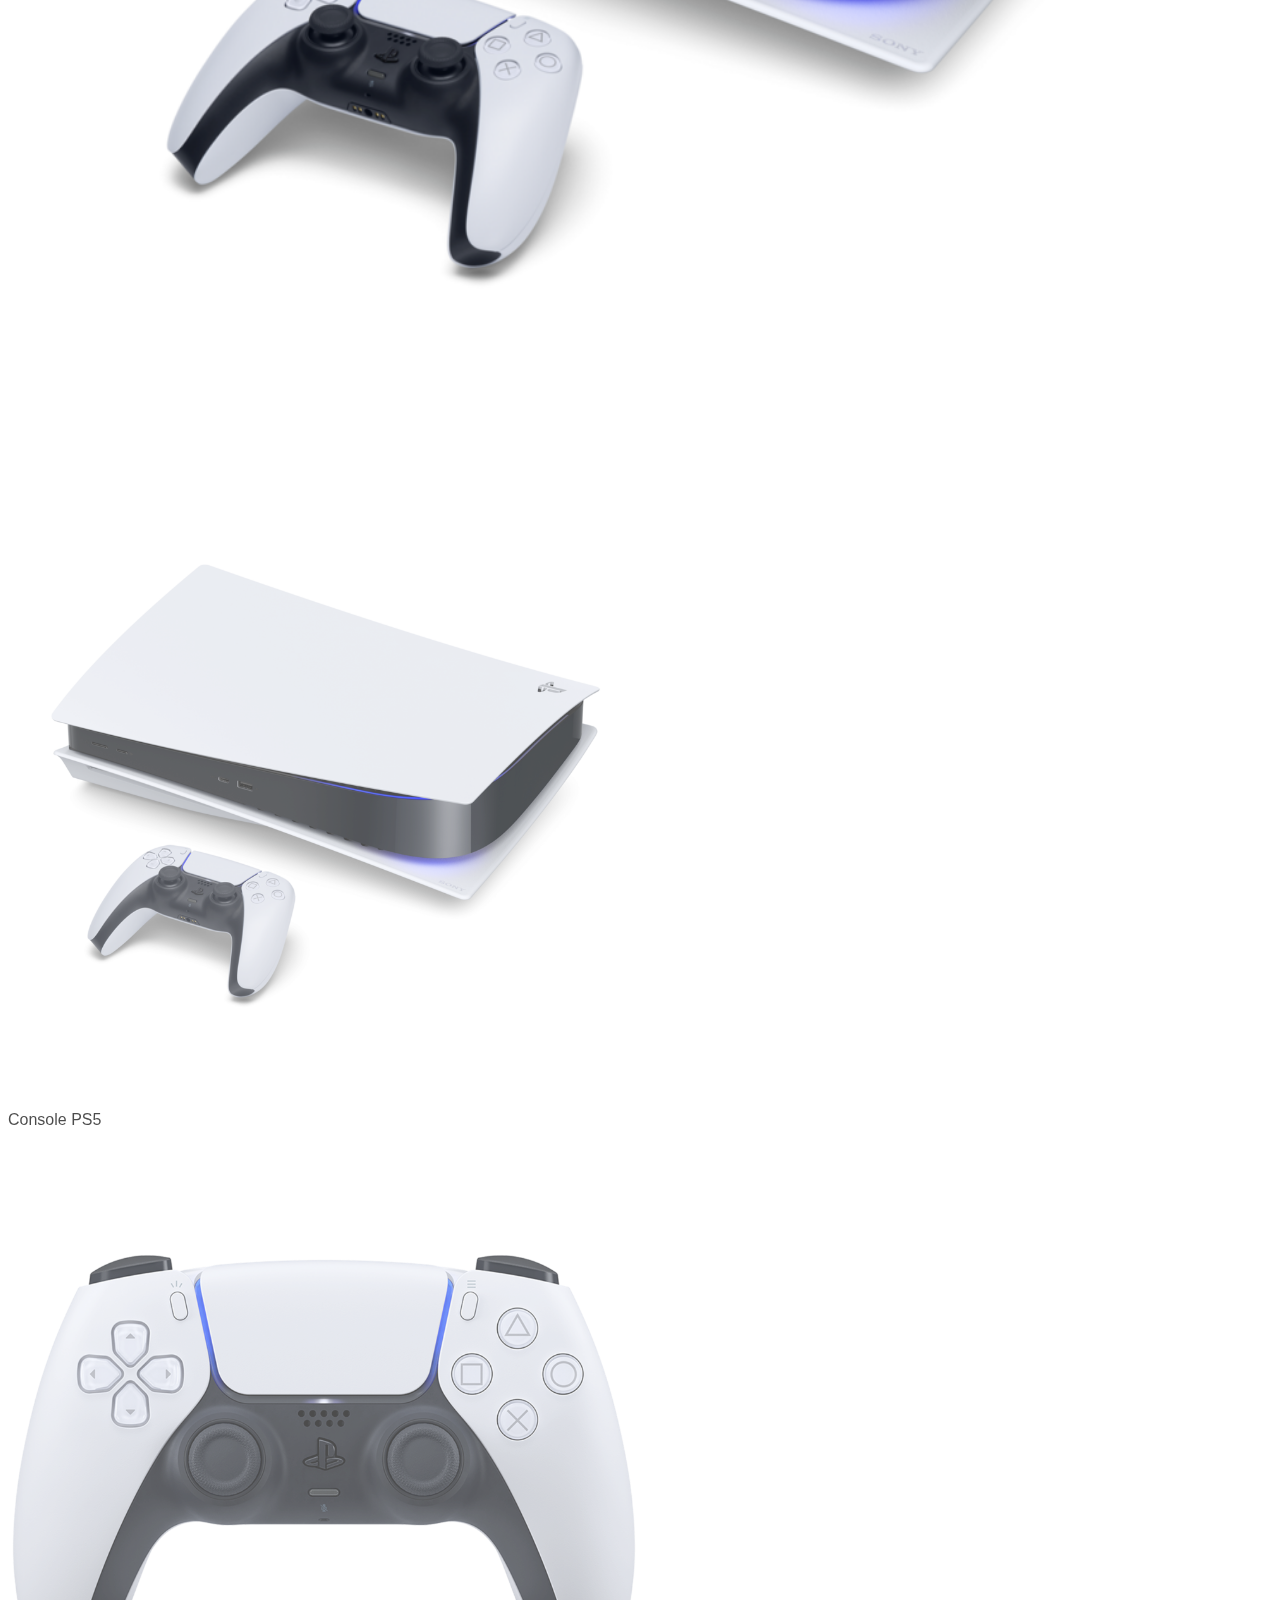
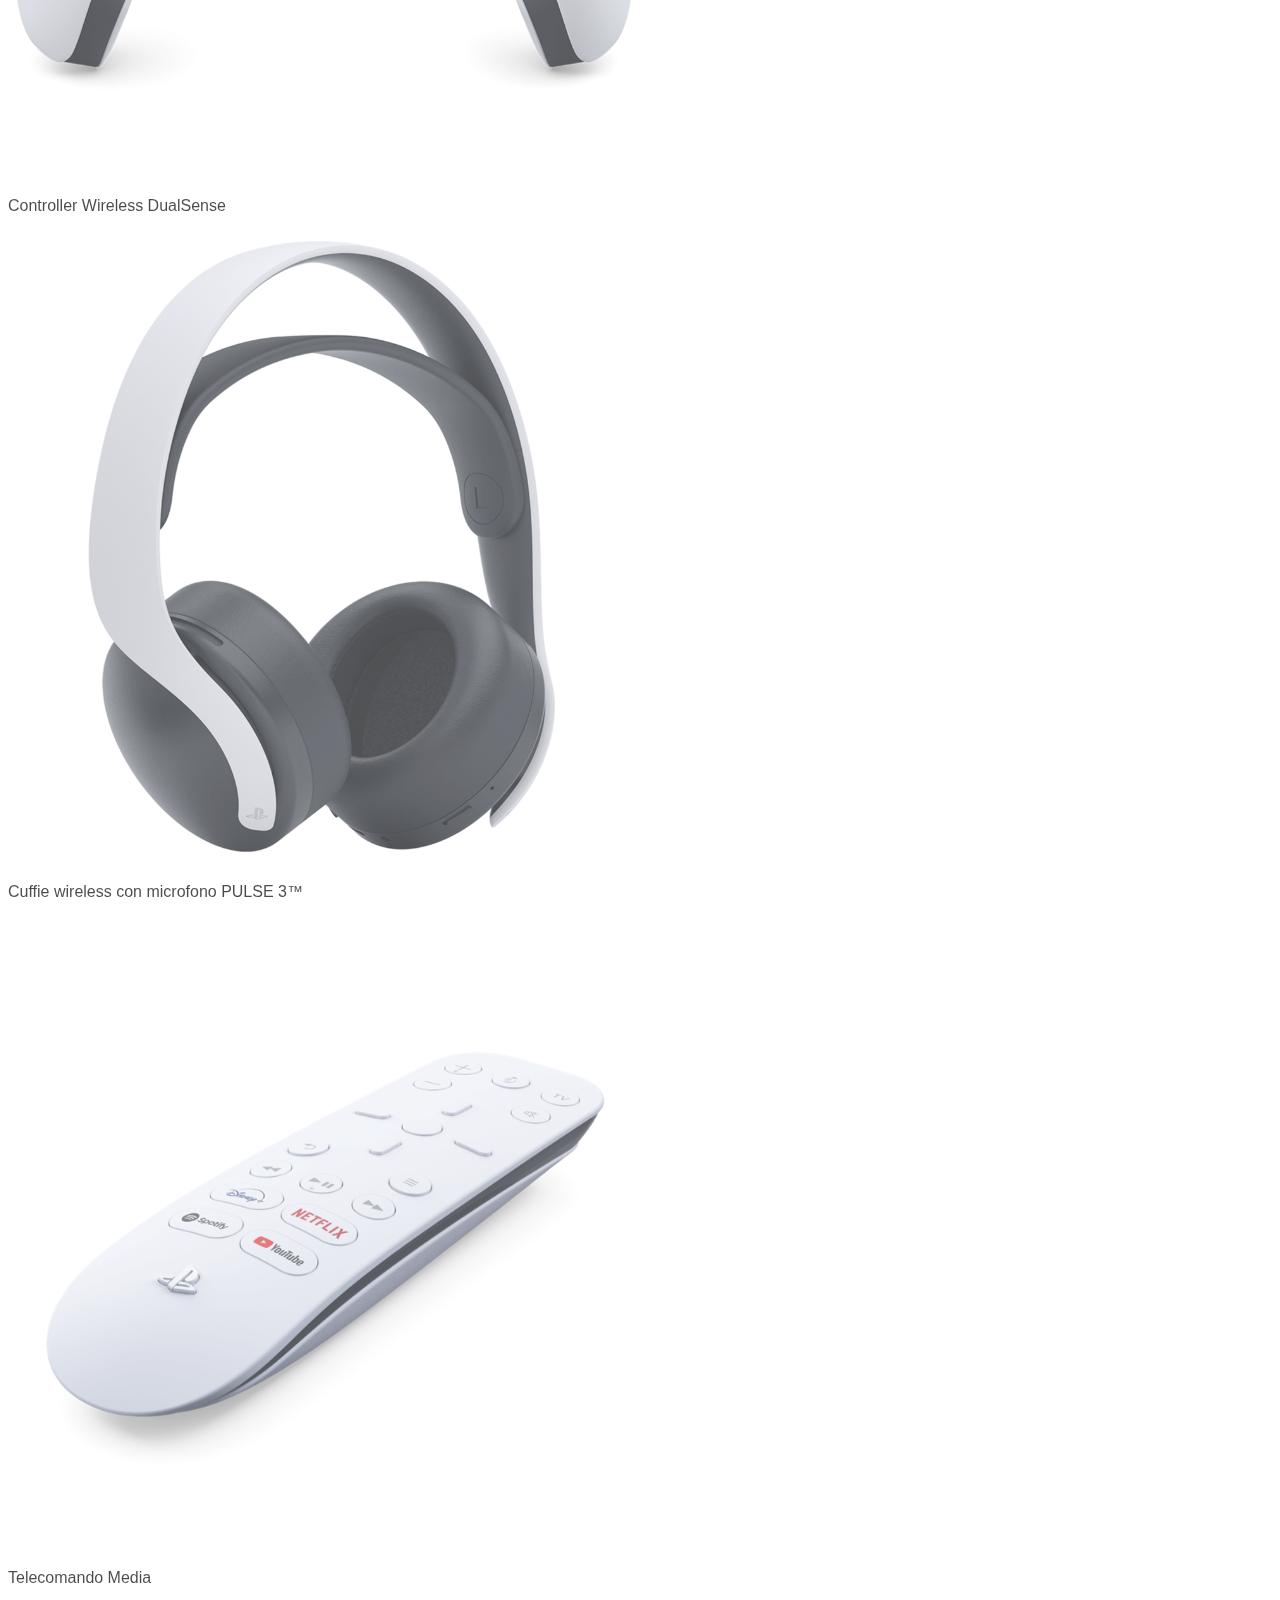
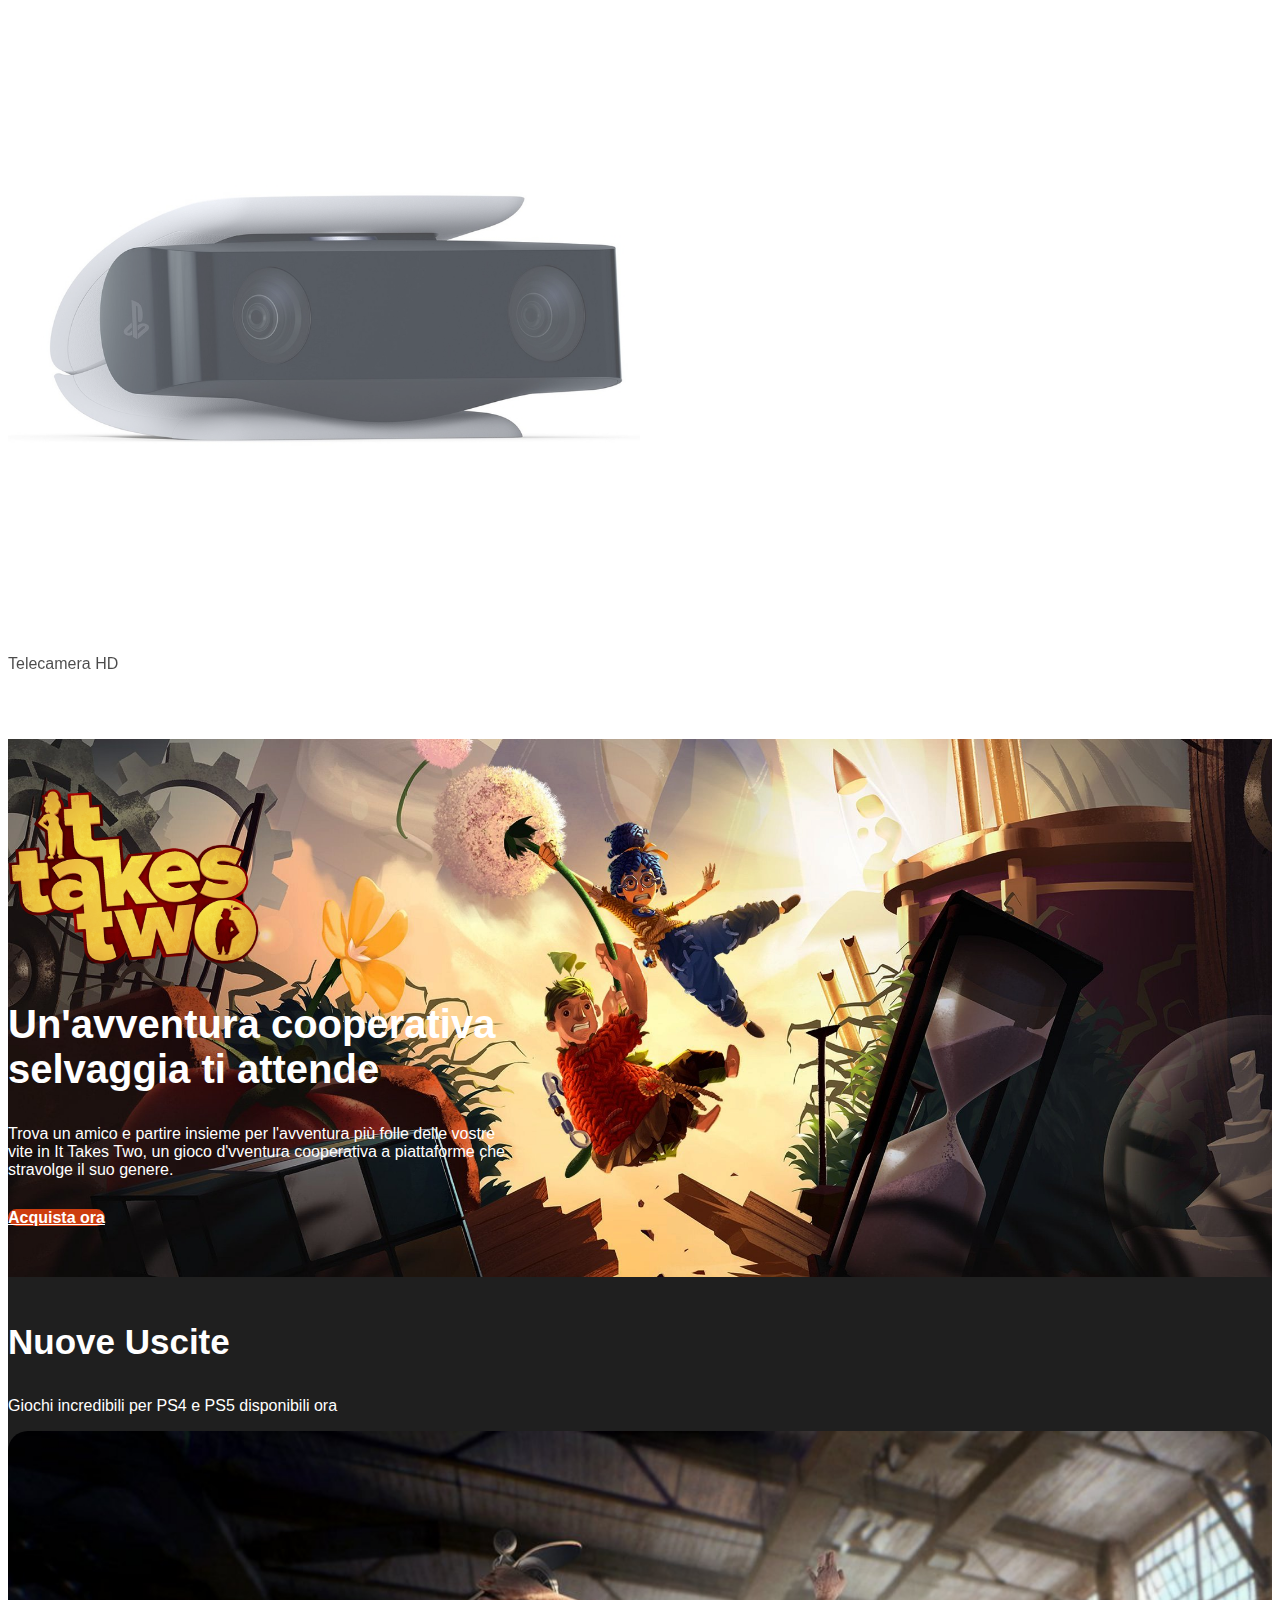
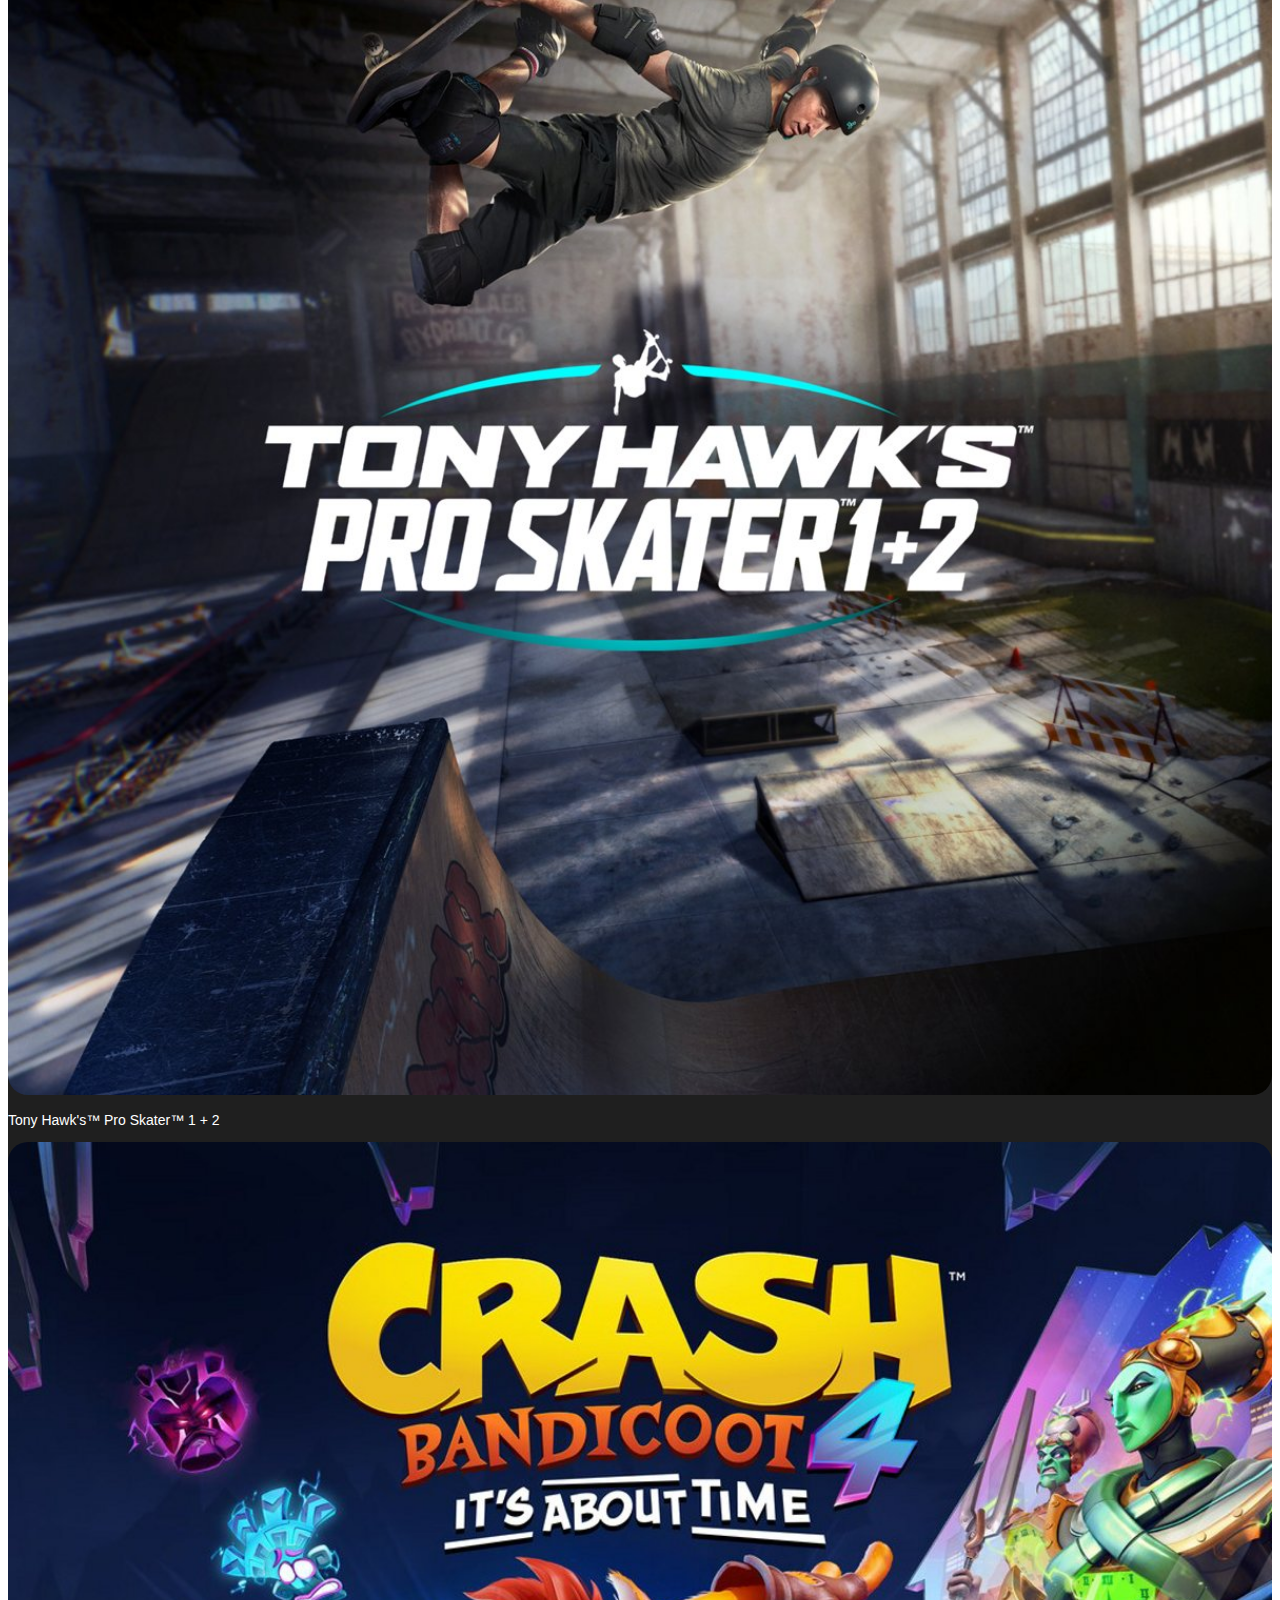
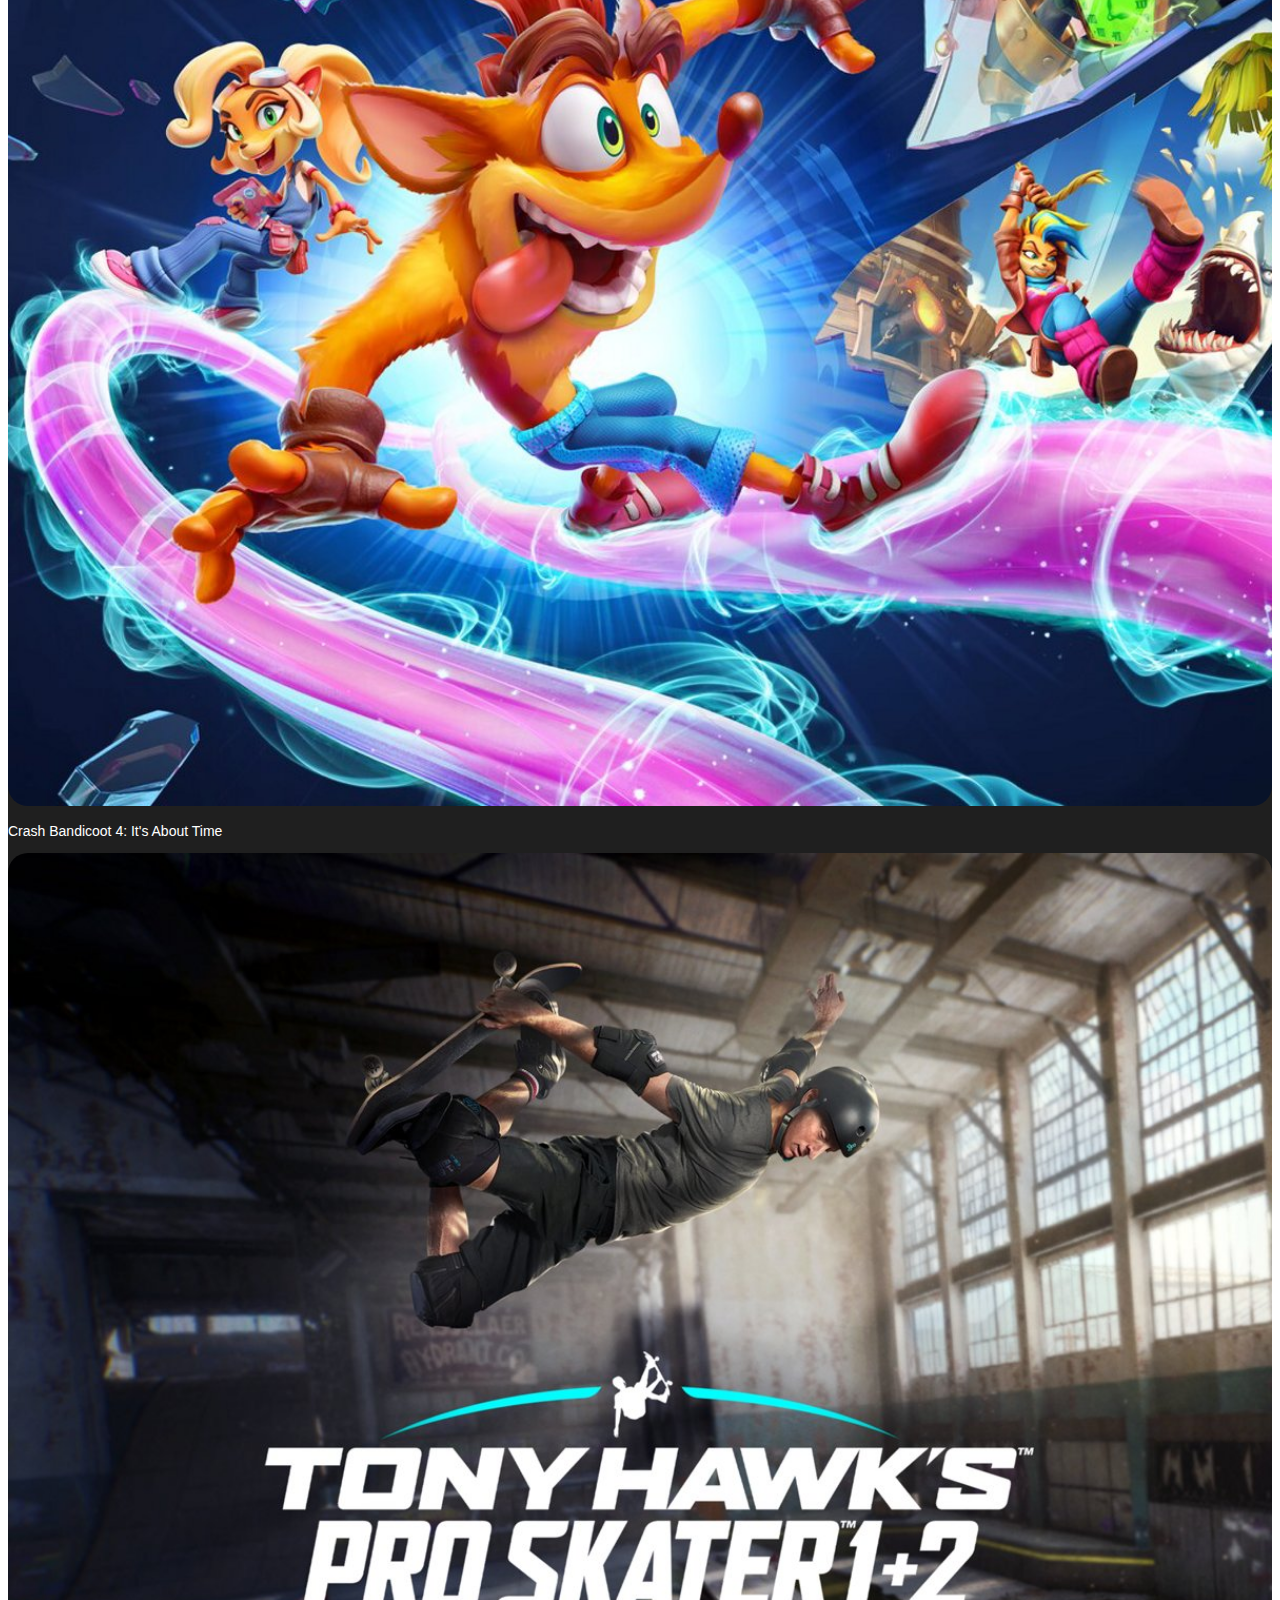
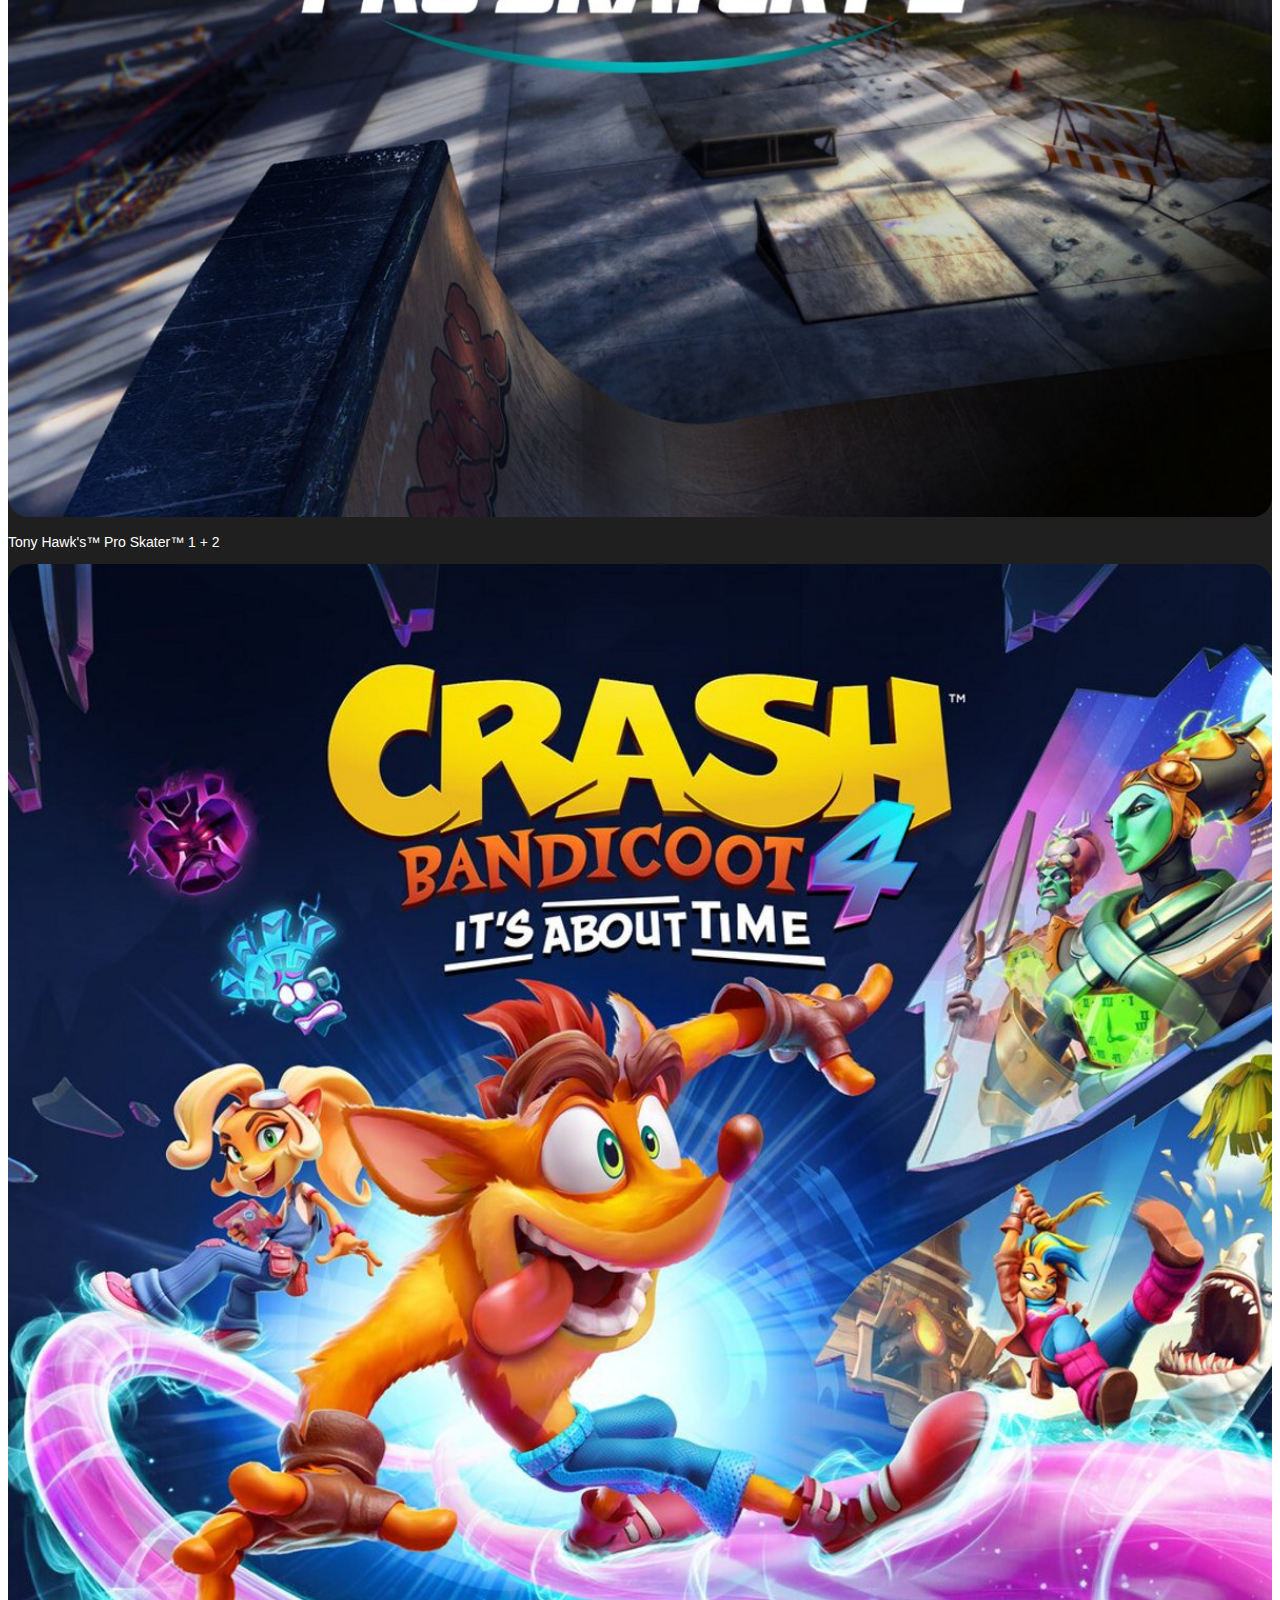
==== commit c4975f27: "add ps-plus-bg and ps-now-bg" ====
--- a/index.html
+++ b/index.html
@@ -548,22 +548,14 @@
         <!-- Section Banner PS-Plus -->
         <section class="banner ps-plus">
             <div class="container">
-                <div class="row align-items-center">
-                    <div class="col">
-                        <div class="banner-textarea">
-                            <div class="card bg-transparent">
-                                <img src="img/ps-plus-logo.png" class="card-img-top" alt="ps-plus-logo">
-                                <div class="card-body">
-                                  <p class="card-text">Migliora la tua esperienza PlayStation con l'accesso a multigiocatore online, giochi mensili, sconti esclusivi e altro ancora.</p>
-                                  <a href="#" class="btn ms_btn ms_btn_plus">Esplora PlayStation Plus</a>
-                                </div>
-                            </div>
-                        </div>
-                    </div>
-
-                    <div class="col d-none d-md-block">
-                        <div class="banner-img">
-                            <img src="img/ps-plus-april-monthly-games-featured-image-block.png" alt="ps-plus">
+                <div class="ps-plus-bg">
+                    <div class="banner-textarea">
+                        <div class="card bg-transparent">
+                            <img src="img/ps-plus-logo.png" class="card-img-top" alt="ps-plus-logo">
+                            <div class="card-body">
+                              <p class="card-text">Migliora la tua esperienza PlayStation con l'accesso a multigiocatore online, giochi mensili, sconti esclusivi e altro ancora.</p>
+                              <a href="#" class="btn ms_btn ms_btn_plus">Esplora PlayStation Plus</a>
+                            </div>
                         </div>
                     </div>
                 </div>
@@ -622,22 +614,14 @@
         <!-- Section Banner PS-Now -->
         <section class="banner ps-now">
             <div class="container">
-                <div class="row align-items-center">
-                    <div class="col">
-                        <div class="banner-textarea">
-                            <div class="card bg-transparent">
-                                <img src="img/ps-now-logo-two-column.png" class="card-img-top" alt="ps-now-logo">
-                                <div class="card-body">
-                                  <p class="card-text">Migliora la tua esperienza PlayStation con l'accesso a multigiocatore online, giochi mensili, sconti esclusivi e altro ancora.</p>
-                                  <a href="#" class="btn ms_btn ms_btn_now">Esplora PlayStation Plus</a>
-                                </div>
-                            </div>
-                        </div>
-                    </div>
-
-                    <div class="col d-none d-md-block">
-                        <div class="banner-img">
-                            <img src="img/ps-now-april-featured-image-block.png" alt="ps-now-april-featured">
+                <div class="ps-now-bg">
+                    <div class="banner-textarea">
+                        <div class="card bg-transparent">
+                            <img src="img/ps-now-logo-two-column.png" class="card-img-top" alt="ps-now-logo">
+                            <div class="card-body">
+                              <p class="card-text">Migliora la tua esperienza PlayStation con l'accesso a multigiocatore online, giochi mensili, sconti esclusivi e altro ancora.</p>
+                              <a href="#" class="btn ms_btn ms_btn_now">Esplora PlayStation Plus</a>
+                            </div>
                         </div>
                     </div>
                 </div>
@@ -722,7 +706,7 @@
                         <div class="footer-links">
                             <!-- Footer links menu -->
                             <div class="row row-cols-1 row-cols-md-3">
-                                <!-- footer single menu -->
+                                <!-- Footer single menu -->
                                 <div class="col">
                                     <div class="footer-single-menu">
                                         <ul>
@@ -744,7 +728,7 @@
                                         </ul>
                                     </div>
                                 </div>
-                                <!-- footer single menu -->
+                                <!-- Footer single menu -->
                                 <div class="col">
                                     <div class="footer-single-menu">
                                         <ul>
@@ -772,7 +756,7 @@
                                         </ul>
                                     </div>
                                 </div>
-                                <!-- footer single menu -->
+                                <!-- Footer single menu -->
                                 <div class="col">
                                     <div class="footer-single-menu">
                                         <ul>
@@ -793,14 +777,15 @@
                     </div>
                 </div>
             </div>
-
+            <!-- Footer bottom -->
             <div class="footer-bottom">
                 <div class="sie-logo">
                     <img src="img/sie-logo.svg" class="img-fluid rounded-start" alt="sie-logo">
                 </div>
                 
                 <p>
-                    Lorem ipsum dolor sit amet consectetur adipisicing elit. Impedit consectetur enim hic nobis officiis natus, laudantium veniam dignissimos, minus doloremque dolorum incidunt alias? Dolores explicabo ex vero nisi tenetur veniam.
+                   Website &copy;2021 Sony Interactive Entertainment Europe Limited. Tutti i contenuti, nomi dei giochi, nomi commerciali e/o di abbigliamento, marchi registrati, grafica e immagini associati sono marchi registrati e/o materiale protetto da copyright dei rispettivi proprietari. Tutti i diritti. 
+                   <a href="#">Maggiori info</a> 
                 </p>
             </div>
         </div>
--- a/css/style.css
+++ b/css/style.css
@@ -34,6 +34,13 @@
 h4{
     font-weight: bold;
 }
+
+/* Symbols */
+.trademark{
+    font-size: 16px;
+    vertical-align: super;
+}
+
 /* color */
 .ms_gray{
     color: #767676;
@@ -108,7 +115,7 @@
     display: inline-block;
     color: #afafaf;
     border: 1px solid #afafaf;
-    padding: 0 25px;
+    padding: 0 15px;
     border-radius: 5px;
 }
 
@@ -136,7 +143,6 @@
     display: inline-block;
     color: inherit;
     text-decoration: none;
-
 }
 
 #white{
@@ -210,7 +216,7 @@
 
 .single-ps5-element img:hover {
     box-shadow: 0 0 3px 1px rgba(0, 140, 186);
-  }
+}
 
 .ps5 .slogan{
     color: #0f7bd1;
@@ -267,11 +273,6 @@
 }
 
 /* PS4 Section */
-.ps4 .trademark{
-    font-size: 16px;
-    vertical-align: super;
-}
-
 .elements{
     padding: 40px 0;
 }
@@ -290,14 +291,13 @@
 }
 
 .banner-textarea{
-    font-weight: 600;
-    padding-top: 40px;
-    padding-bottom: 20px;
+   width: 100%;
+   padding: 20px 0;
 }
 
 @media (min-width: 768px) { 
     .banner-textarea{
-        padding: 0;
+        width: 50%;
     }
 }
 
@@ -306,15 +306,33 @@
     background-color: #bebcbb;
 }
 
+@media (min-width: 768px) { 
+    .ps-plus-bg{
+        background-image: url(../img/ps-plus-april-monthly-games-featured-image-block.png);
+        background-size: contain;
+        background-repeat: no-repeat;
+        background-position: right;
+    }
+}
+
 .ms_btn_plus{
     color: #2f65e6;
     background-color: #d9dadc;
 }
 
-/* Banner PS-Plus section */
+/* Banner PS-now section */
 .banner.ps-now{
     background-color: #161c3b;
     color: white;
+}
+
+@media (min-width: 768px) { 
+    .ps-now-bg{
+        background-image: url(../img/ps-now-april-featured-image-block.png);
+        background-size: contain;
+        background-repeat: no-repeat;
+        background-position: right;
+    }
 }
 
 .ms_btn_now{
@@ -328,14 +346,14 @@
         width: 80%;
         margin: auto;
     }
- }
+}
 
 @media (min-width: 992px) { 
     .social .elements{
         width: 60%;
         
     }
- }
+}
 
  /* FOOTER */
 footer{
@@ -356,11 +374,11 @@
 
 .logo-ps,
 .logo-globe{
-     padding: 20px 0;
+    padding: 20px 0;
 }
 
 .footer-links{
-     margin: 20px 0;
+    margin: 20px 0;
 }
 
 .footer-links li{
@@ -380,6 +398,10 @@
     padding: 5px 0;
 }
 
+.footer-bottom a{
+    color:inherit;
+}
+
 @media (min-width: 992px) { 
     .footer-bottom{
         width: 50%; 
